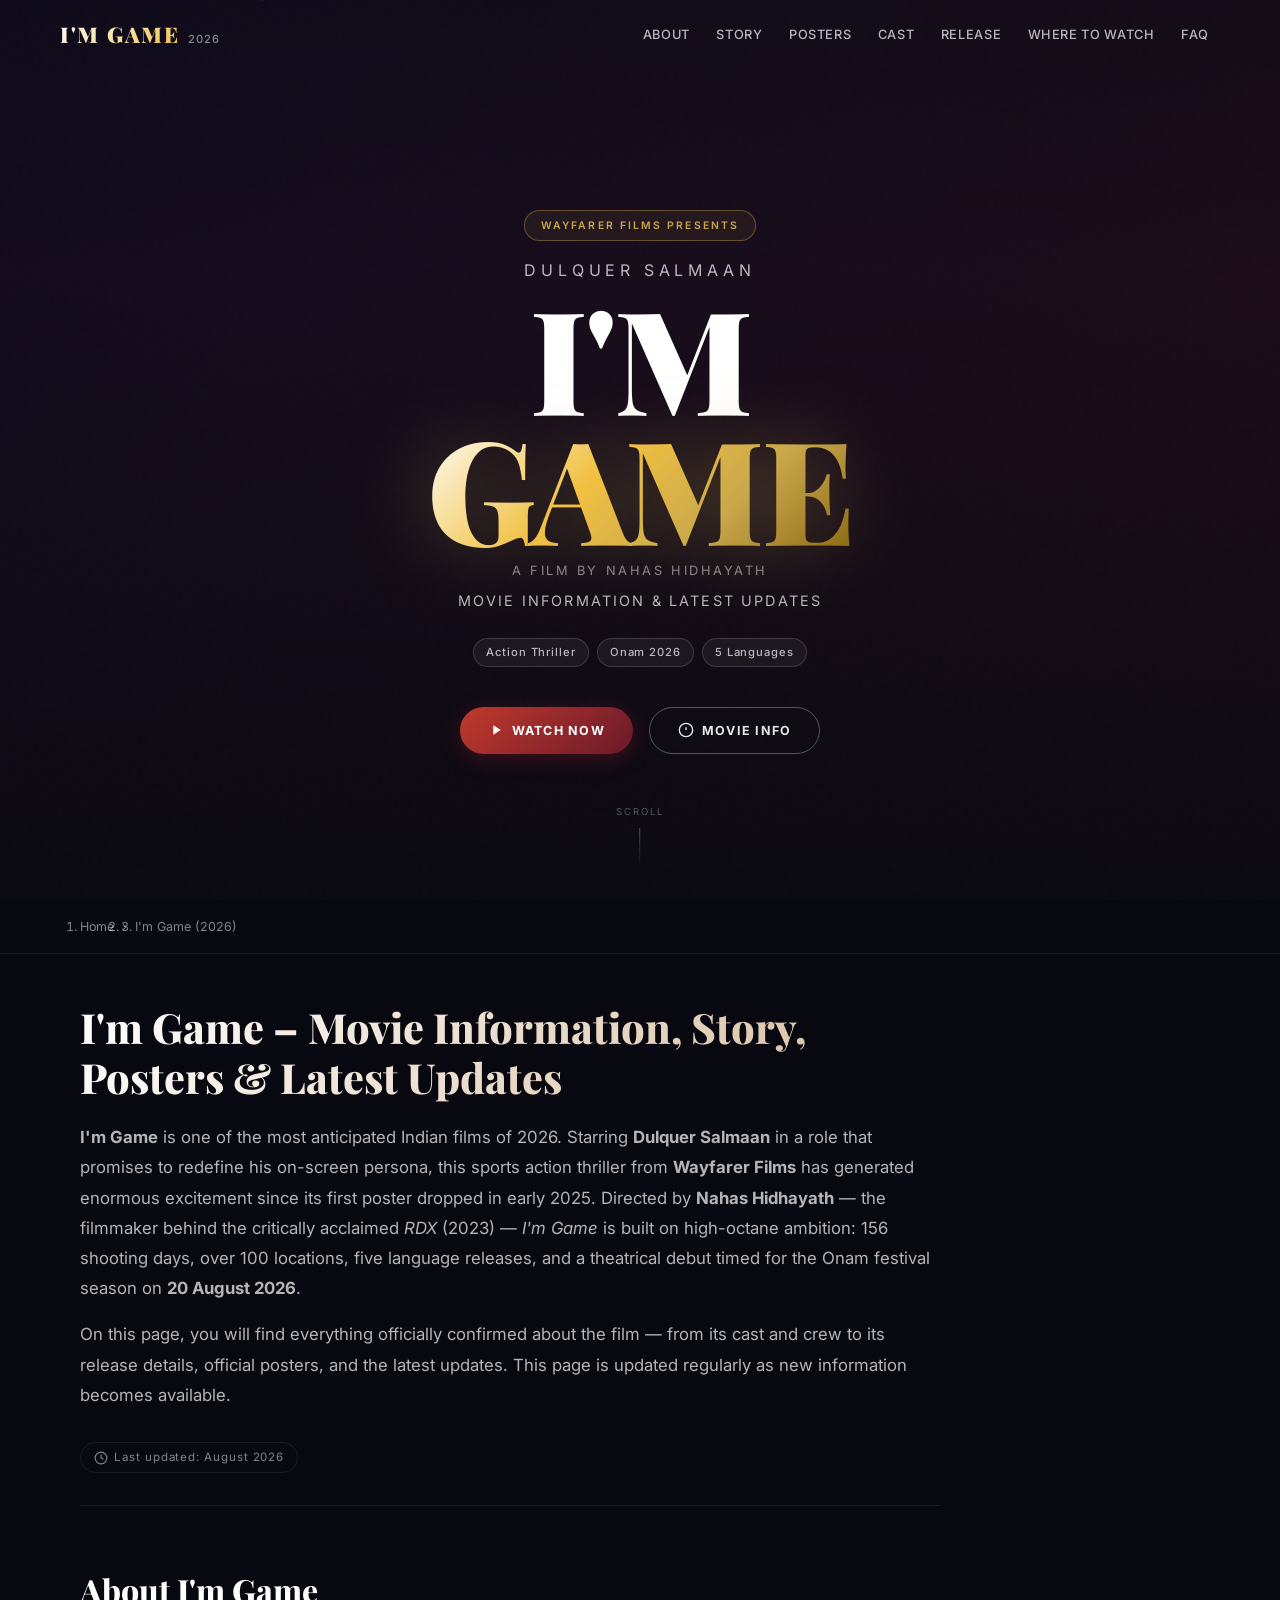
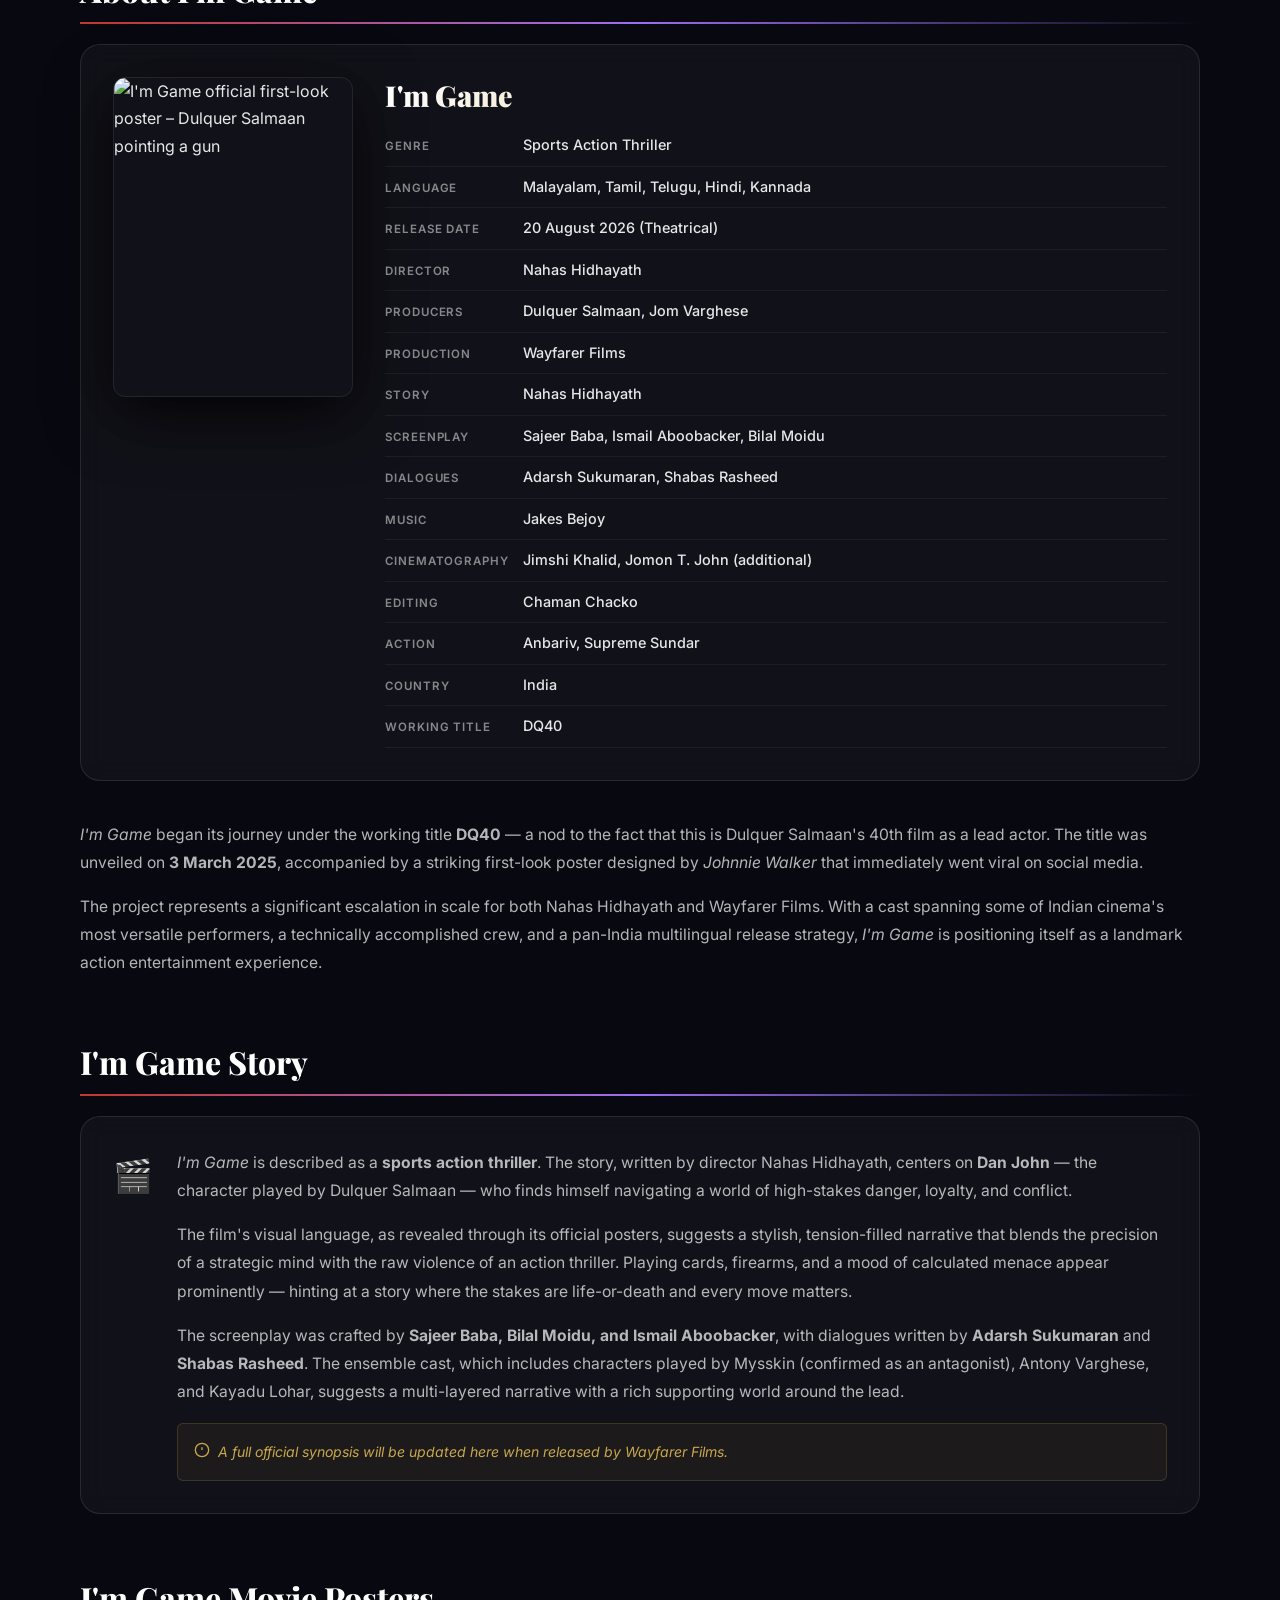
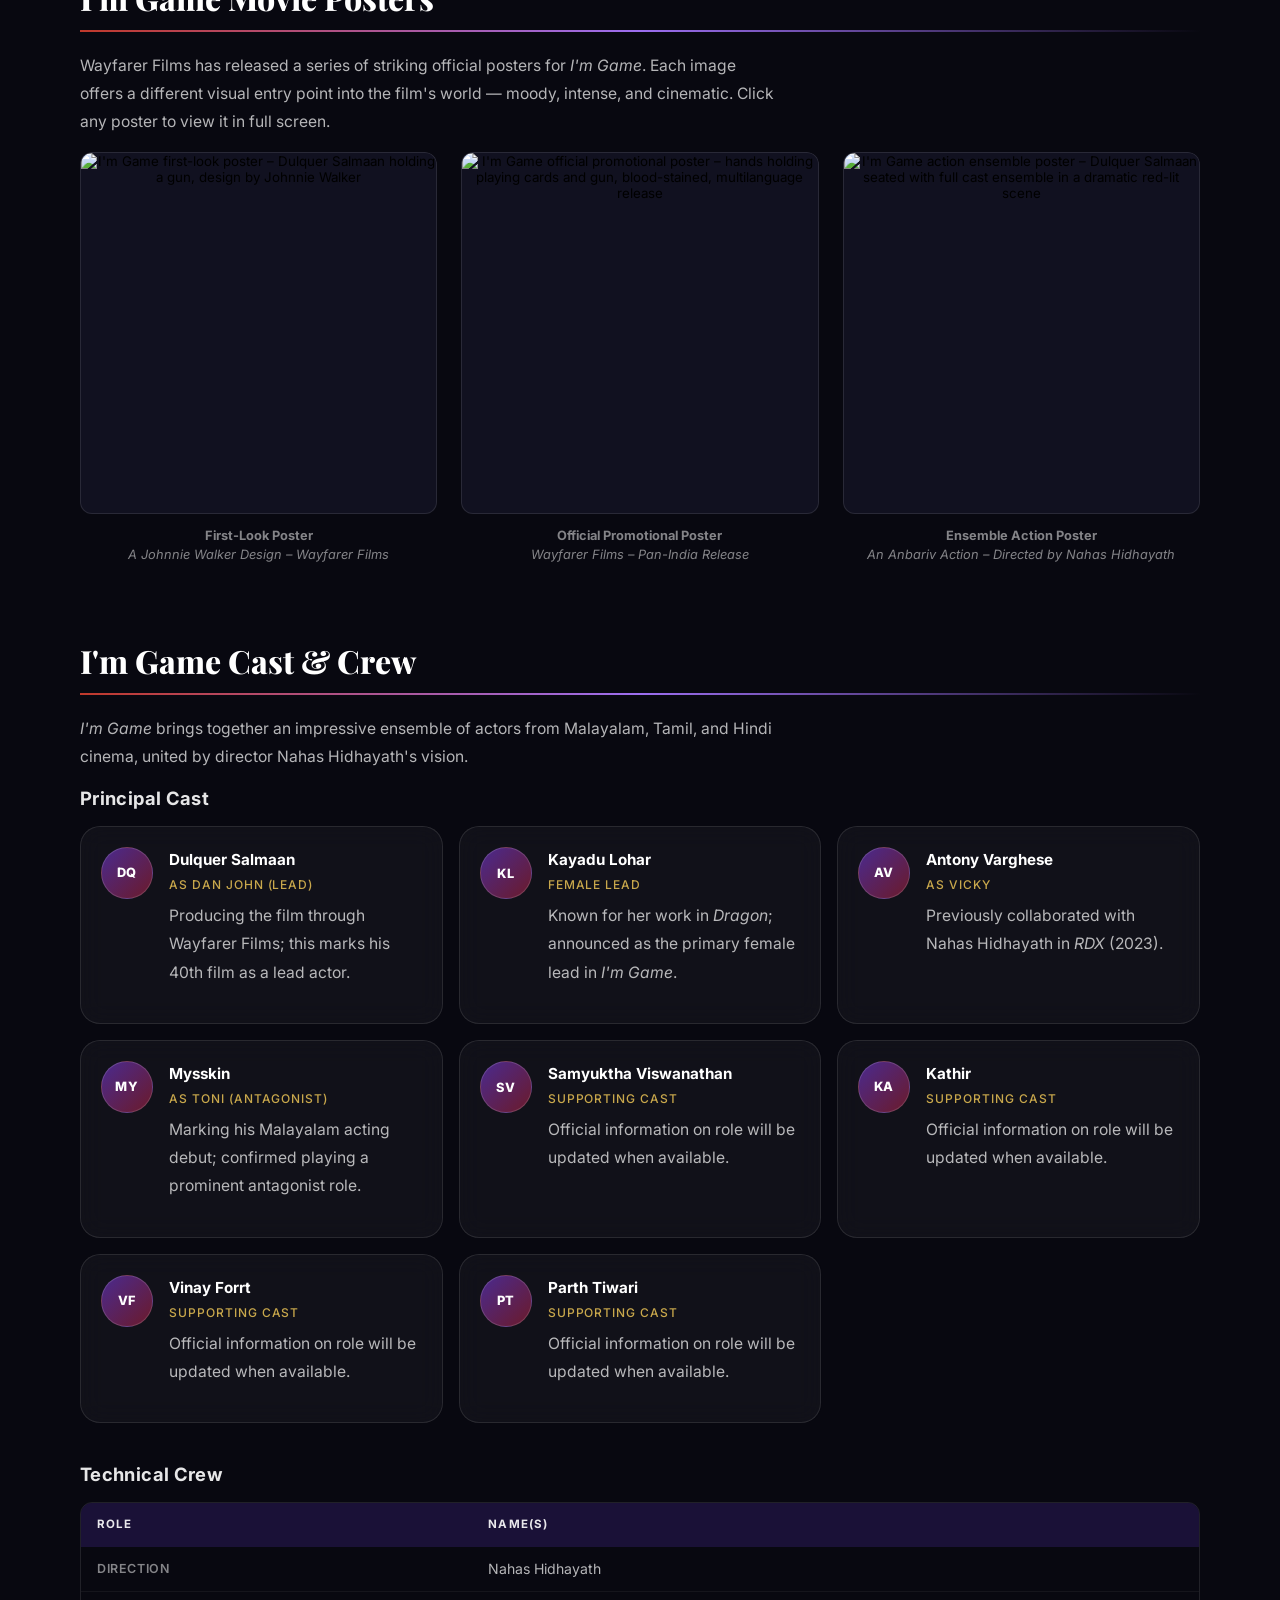
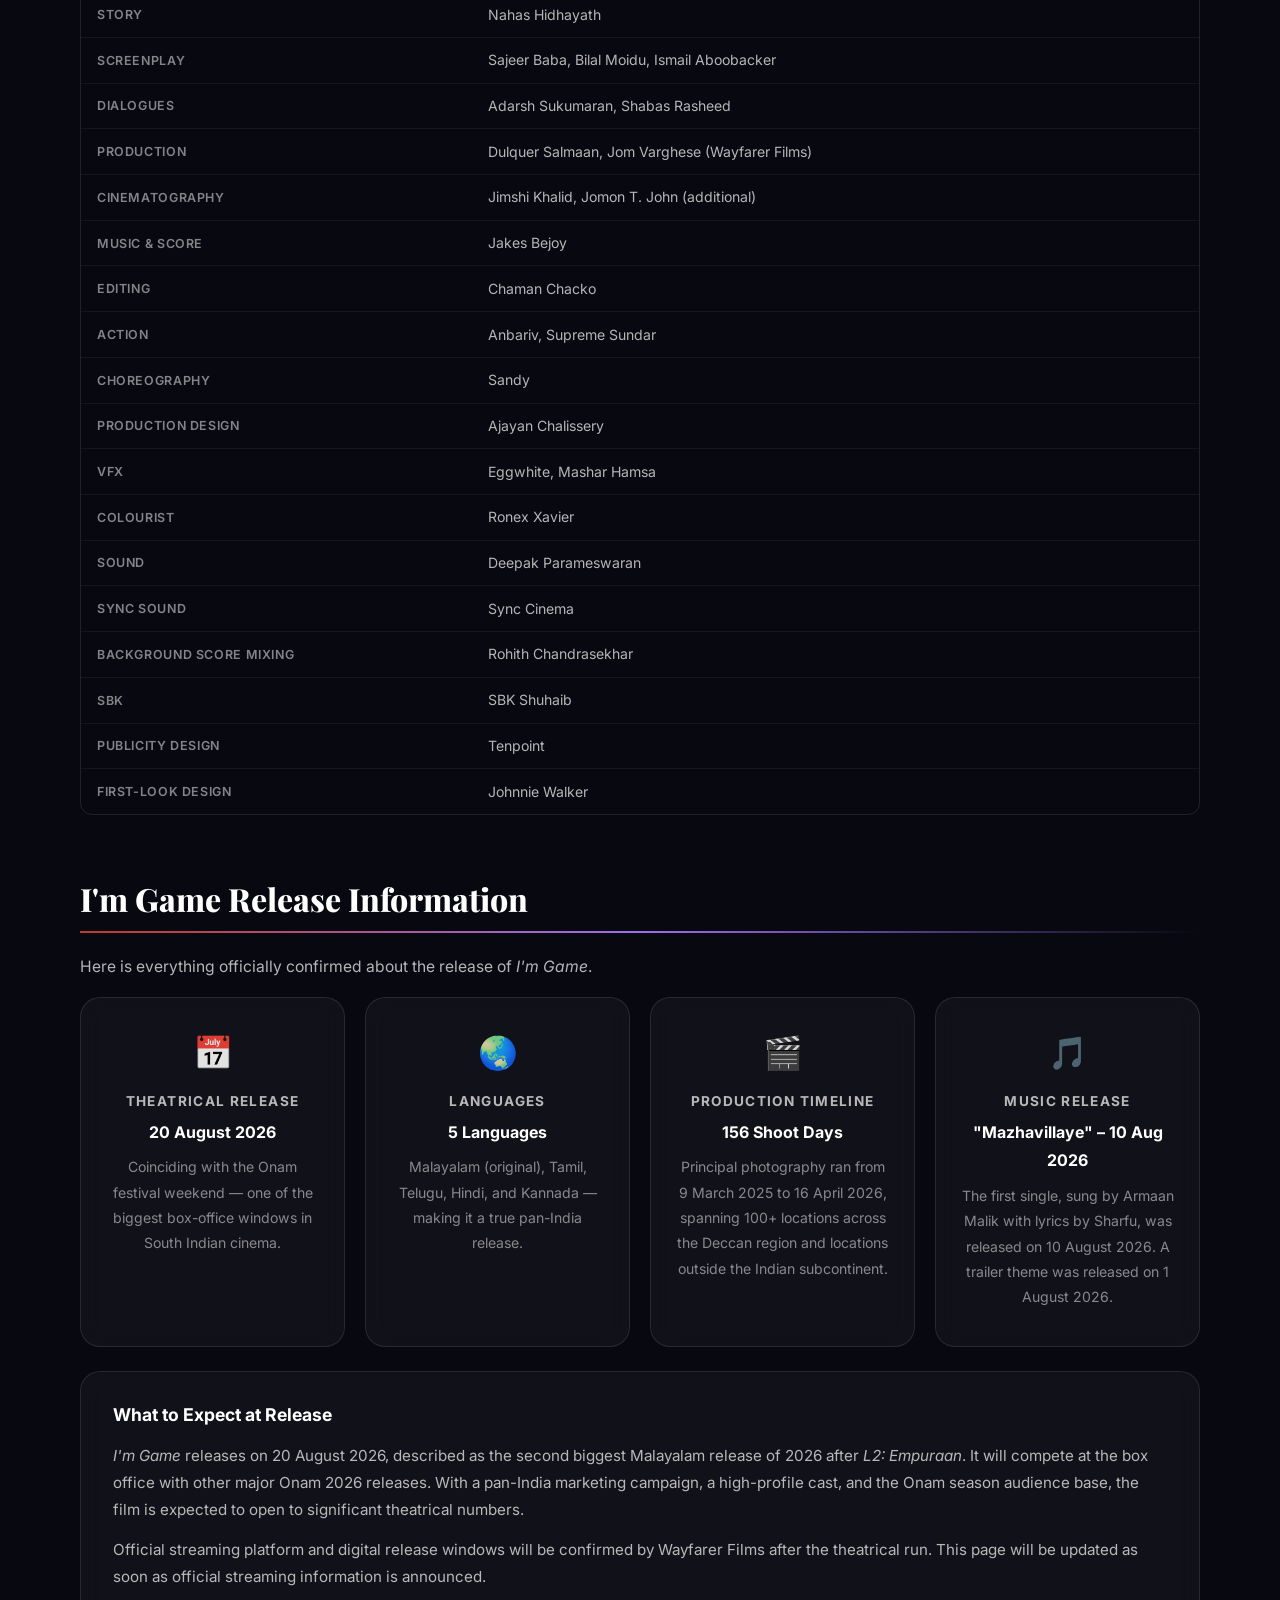
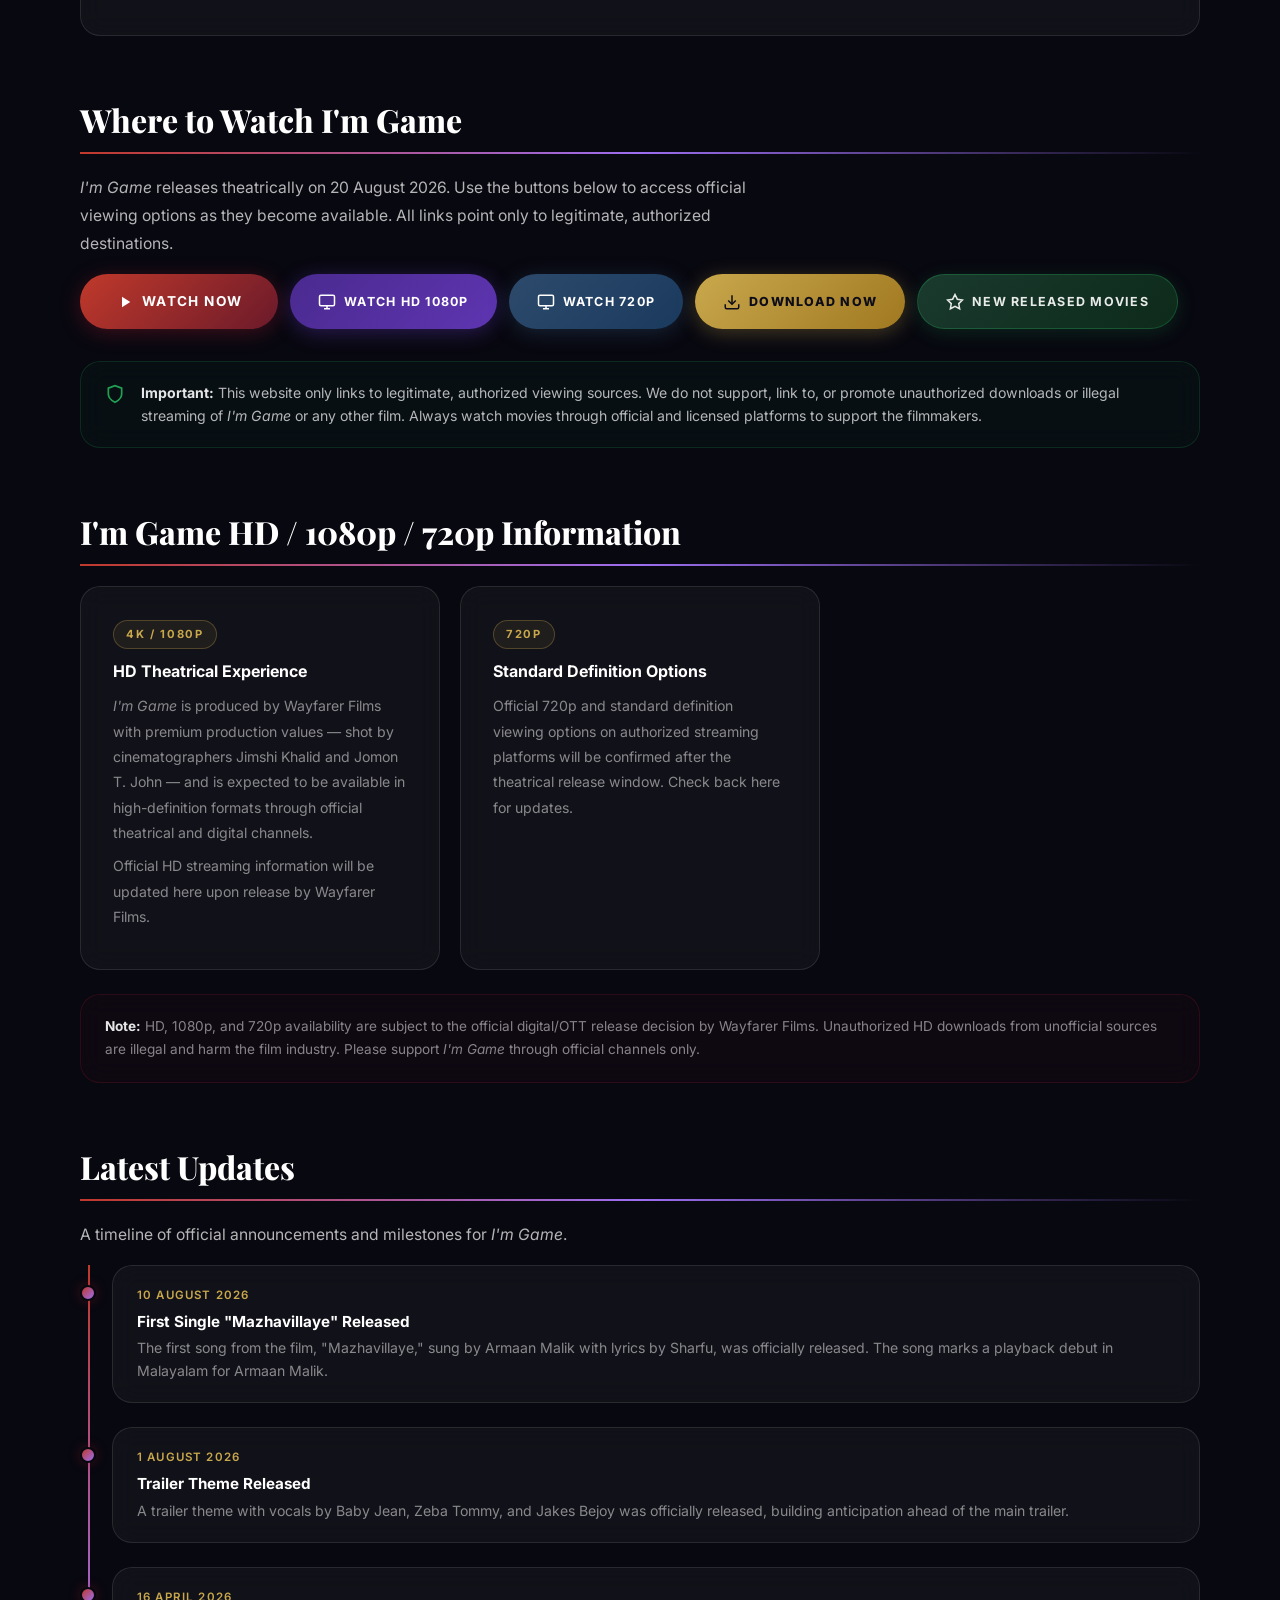
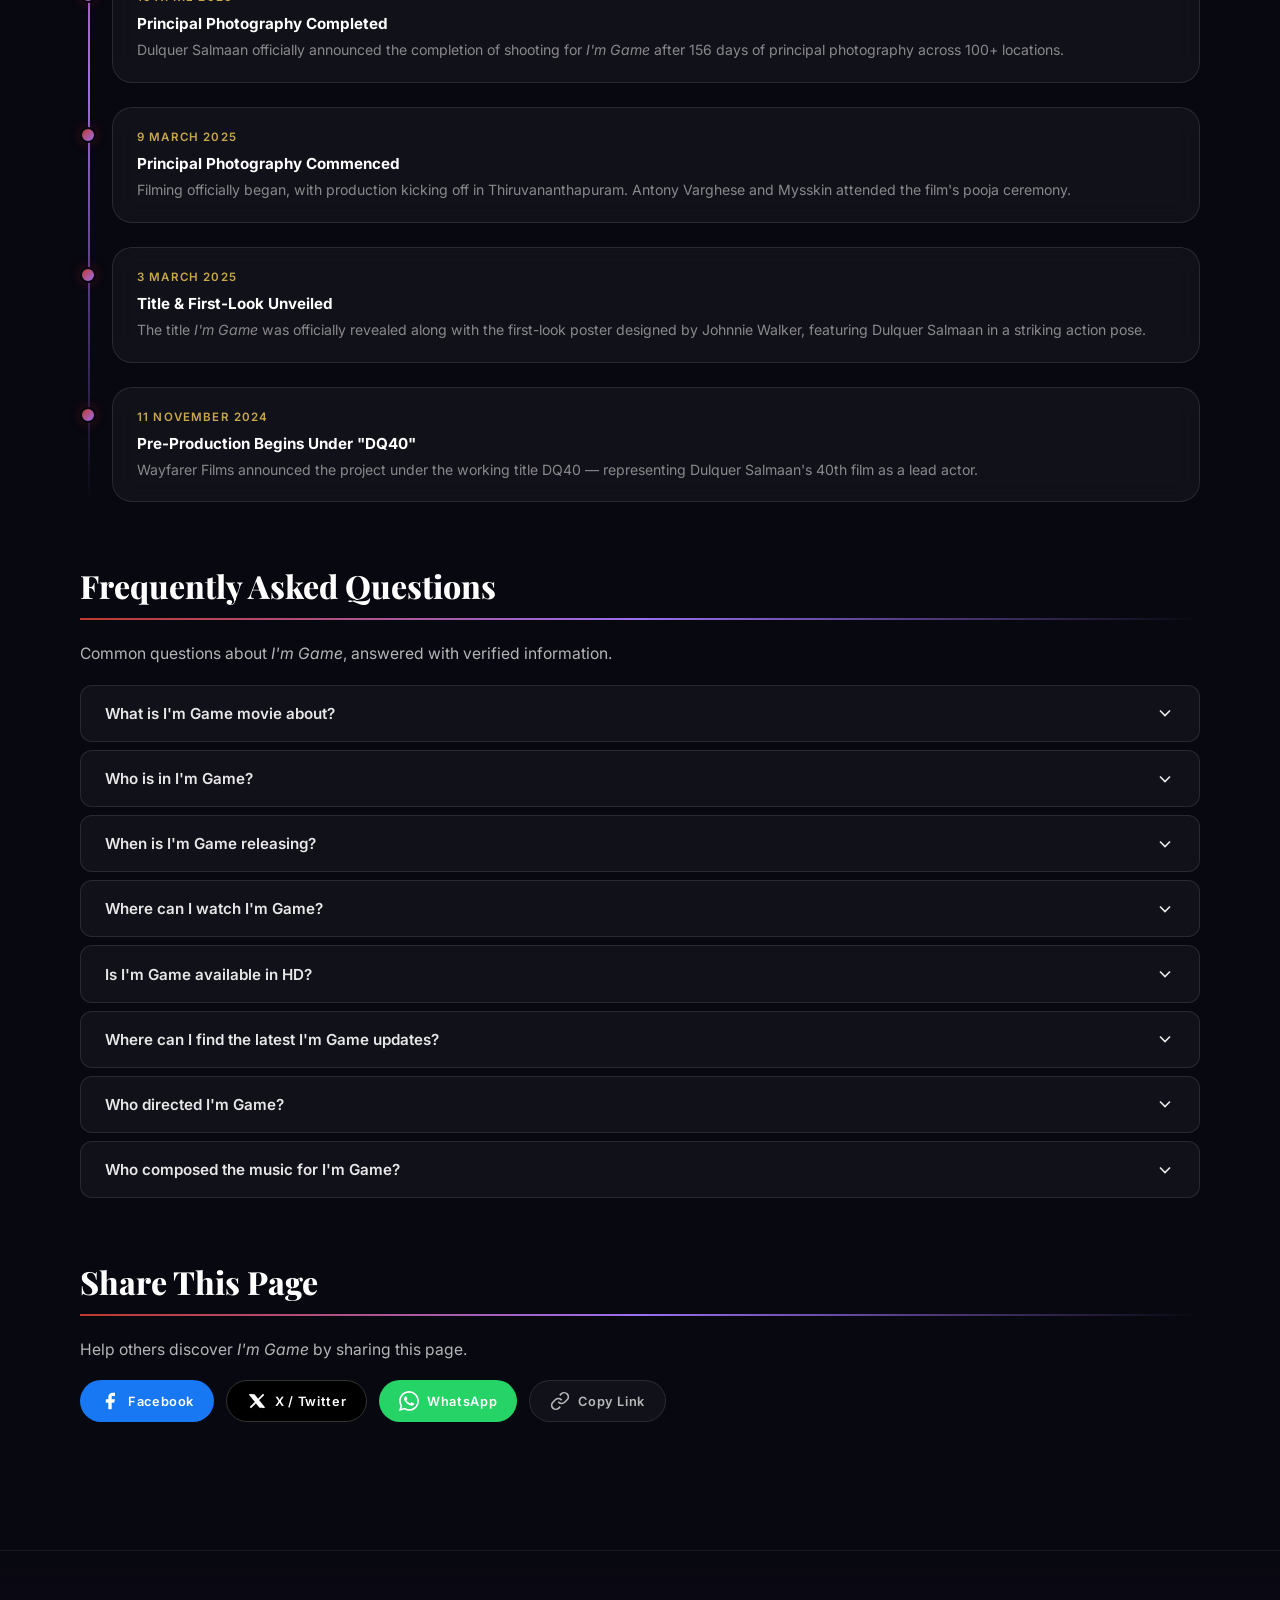
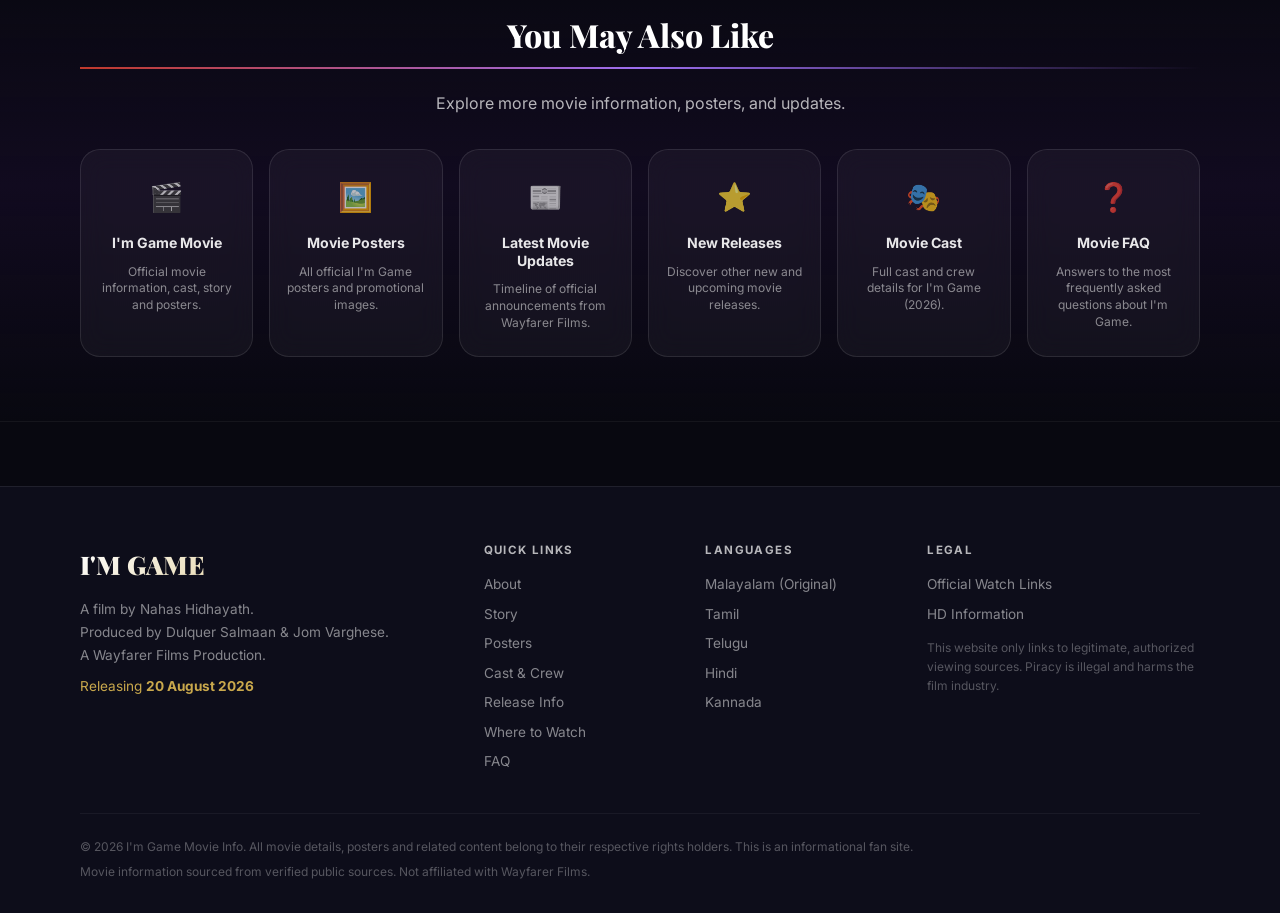
==== index.html @ 48f2b4bd "i m game" ====
<!DOCTYPE html>
<html lang="en">
<head>
  <meta charset="UTF-8" />
  <meta name="viewport" content="width=device-width, initial-scale=1.0" />

  <!-- ============================================================
       SEO CONFIGURATION — Update USERNAME and REPOSITORY below
       ============================================================ -->
  <title>I'm Game Movie – Story, Cast, Posters, Release Updates & More</title>
  <meta name="description" content="Explore I'm Game movie information, story details, official posters, full cast, release date (20 August 2026), and everything you need to know about Dulquer Salmaan's upcoming action thriller." />
  <meta name="robots" content="index, follow, max-image-preview:large" />
  <meta name="author" content="Wayfarer Films" />
  <meta name="keywords" content="I'm Game movie, Dulquer Salmaan, Nahas Hidhayath, Wayfarer Films, I'm Game 2026, I'm Game release date, I'm Game cast, I'm Game posters, Malayalam action thriller" />
  <link rel="canonical" href="https://USERNAME.github.io/REPOSITORY/" />

  <!-- Open Graph -->
  <meta property="og:type" content="article" />
  <meta property="og:site_name" content="I'm Game – Official Movie Info" />
  <meta property="og:title" content="I'm Game Movie – Story, Cast, Posters, Release Updates & More" />
  <meta property="og:description" content="Explore I'm Game movie information, story details, official posters, full cast, release date (20 August 2026), and everything you need to know about Dulquer Salmaan's upcoming action thriller." />
  <meta property="og:image" content="https://USERNAME.github.io/REPOSITORY/assets/poster-2.jpg" />
  <meta property="og:url" content="https://USERNAME.github.io/REPOSITORY/" />

  <!-- Twitter Card -->
  <meta name="twitter:card" content="summary_large_image" />
  <meta name="twitter:title" content="I'm Game Movie – Story, Cast, Posters, Release Updates & More" />
  <meta name="twitter:description" content="Explore I'm Game movie information, story details, official posters, full cast, release date (20 August 2026), and everything you need to know about Dulquer Salmaan's upcoming action thriller." />
  <meta name="twitter:image" content="https://USERNAME.github.io/REPOSITORY/assets/poster-2.jpg" />

  <!-- Structured Data -->
  <script type="application/ld+json">
  [
    {
      "@context": "https://schema.org",
      "@type": "WebSite",
      "name": "I'm Game – Official Movie Info",
      "url": "https://USERNAME.github.io/REPOSITORY/",
      "description": "Complete movie information site for I'm Game (2026) starring Dulquer Salmaan, directed by Nahas Hidhayath.",
      "potentialAction": {
        "@type": "SearchAction",
        "target": "https://USERNAME.github.io/REPOSITORY/?q={search_term_string}",
        "query-input": "required name=search_term_string"
      }
    },
    {
      "@context": "https://schema.org",
      "@type": "BreadcrumbList",
      "itemListElement": [
        {
          "@type": "ListItem",
          "position": 1,
          "name": "Home",
          "item": "https://USERNAME.github.io/REPOSITORY/"
        },
        {
          "@type": "ListItem",
          "position": 2,
          "name": "I'm Game Movie",
          "item": "https://USERNAME.github.io/REPOSITORY/#about"
        }
      ]
    },
    {
      "@context": "https://schema.org",
      "@type": "Article",
      "headline": "I'm Game – Movie Information, Story, Posters & Latest Updates",
      "description": "Complete information about I'm Game (2026), the Malayalam action thriller starring Dulquer Salmaan, directed by Nahas Hidhayath and produced by Wayfarer Films.",
      "image": "https://USERNAME.github.io/REPOSITORY/assets/poster-2.jpg",
      "author": {
        "@type": "Organization",
        "name": "I'm Game Movie Info"
      },
      "publisher": {
        "@type": "Organization",
        "name": "I'm Game Movie Info",
        "logo": {
          "@type": "ImageObject",
          "url": "https://USERNAME.github.io/REPOSITORY/assets/poster-1.jpg"
        }
      },
      "datePublished": "2026-03-03",
      "dateModified": "2026-08-20",
      "mainEntityOfPage": {
        "@type": "WebPage",
        "@id": "https://USERNAME.github.io/REPOSITORY/"
      }
    },
    {
      "@context": "https://schema.org",
      "@type": "Movie",
      "name": "I'm Game",
      "alternateName": "DQ40",
      "description": "An Indian Malayalam-language sports action thriller film directed by Nahas Hidhayath, starring Dulquer Salmaan, produced by Wayfarer Films.",
      "datePublished": "2026-08-20",
      "director": {
        "@type": "Person",
        "name": "Nahas Hidhayath"
      },
      "producer": [
        { "@type": "Person", "name": "Dulquer Salmaan" },
        { "@type": "Person", "name": "Jom Varghese" }
      ],
      "actor": [
        { "@type": "Person", "name": "Dulquer Salmaan" },
        { "@type": "Person", "name": "Kayadu Lohar" },
        { "@type": "Person", "name": "Antony Varghese" },
        { "@type": "Person", "name": "Mysskin" },
        { "@type": "Person", "name": "Samyuktha Viswanathan" },
        { "@type": "Person", "name": "Kathir" },
        { "@type": "Person", "name": "Vinay Forrt" },
        { "@type": "Person", "name": "Parth Tiwari" }
      ],
      "productionCompany": {
        "@type": "Organization",
        "name": "Wayfarer Films"
      },
      "musicBy": {
        "@type": "Person",
        "name": "Jakes Bejoy"
      },
      "genre": ["Action", "Thriller", "Sports"],
      "inLanguage": ["ml", "ta", "te", "hi", "kn"],
      "countryOfOrigin": {
        "@type": "Country",
        "name": "India"
      },
      "image": "https://USERNAME.github.io/REPOSITORY/assets/poster-2.jpg"
    }
  ]
  </script>

  <!-- FAQ Structured Data -->
  <script type="application/ld+json">
  {
    "@context": "https://schema.org",
    "@type": "FAQPage",
    "mainEntity": [
      {
        "@type": "Question",
        "name": "What is I'm Game movie about?",
        "acceptedAnswer": {
          "@type": "Answer",
          "text": "I'm Game is an upcoming Indian Malayalam-language sports action thriller film. The story follows Dulquer Salmaan's character Dan John in a high-stakes world combining action and drama. The film is directed by Nahas Hidhayath and produced by Wayfarer Films."
        }
      },
      {
        "@type": "Question",
        "name": "Who is in I'm Game?",
        "acceptedAnswer": {
          "@type": "Answer",
          "text": "I'm Game stars Dulquer Salmaan in the lead role as Dan John, alongside Kayadu Lohar, Antony Varghese, Mysskin, Samyuktha Viswanathan, Kathir, Vinay Forrt, and Parth Tiwari."
        }
      },
      {
        "@type": "Question",
        "name": "When is I'm Game releasing?",
        "acceptedAnswer": {
          "@type": "Answer",
          "text": "I'm Game is set to release on 20 August 2026, coinciding with the Onam weekend. It will be released in Malayalam, Tamil, Telugu, Hindi, and Kannada."
        }
      },
      {
        "@type": "Question",
        "name": "Where can I watch I'm Game?",
        "acceptedAnswer": {
          "@type": "Answer",
          "text": "I'm Game is scheduled for a theatrical release on 20 August 2026. Official streaming and digital release information will be announced by Wayfarer Films after the theatrical run."
        }
      },
      {
        "@type": "Question",
        "name": "Is I'm Game available in HD?",
        "acceptedAnswer": {
          "@type": "Answer",
          "text": "I'm Game is scheduled for theatrical release on 20 August 2026. HD, 1080p and 720p availability on official platforms will be confirmed after the theatrical release by Wayfarer Films."
        }
      },
      {
        "@type": "Question",
        "name": "Where can I find the latest I'm Game updates?",
        "acceptedAnswer": {
          "@type": "Answer",
          "text": "The latest updates about I'm Game can be found on the official Wayfarer Films social media channels and this page, which is regularly updated with verified information."
        }
      }
    ]
  }
  </script>

  <link rel="stylesheet" href="style.css" />
  <link rel="preconnect" href="https://fonts.googleapis.com" />
  <link rel="preconnect" href="https://fonts.gstatic.com" crossorigin />
  <link href="https://fonts.googleapis.com/css2?family=Inter:wght@300;400;500;600;700;800;900&family=Playfair+Display:ital,wght@0,700;0,800;0,900;1,700&display=swap" rel="stylesheet" />
</head>
<body>

  <!-- ============================================================
       SCROLL PROGRESS BAR
       ============================================================ -->
  <div class="scroll-progress" id="scrollProgress" role="progressbar" aria-label="Page scroll progress"></div>

  <!-- ============================================================
       NAVIGATION
       ============================================================ -->
  <nav class="navbar" id="navbar" aria-label="Main navigation">
    <div class="nav-container">
      <a href="#" class="nav-logo" aria-label="I'm Game Home">
        <span class="logo-text">I'M GAME</span>
        <span class="logo-sub">2026</span>
      </a>
      <button class="nav-toggle" id="navToggle" aria-label="Toggle navigation menu" aria-expanded="false">
        <span></span><span></span><span></span>
      </button>
      <ul class="nav-links" id="navLinks" role="list">
        <li><a href="#about" class="nav-link">About</a></li>
        <li><a href="#story" class="nav-link">Story</a></li>
        <li><a href="#posters" class="nav-link">Posters</a></li>
        <li><a href="#cast" class="nav-link">Cast</a></li>
        <li><a href="#release" class="nav-link">Release</a></li>
        <li><a href="#watch" class="nav-link">Where to Watch</a></li>
        <li><a href="#faq" class="nav-link">FAQ</a></li>
      </ul>
    </div>
  </nav>

  <!-- ============================================================
       HERO SECTION
       ============================================================ -->
  <header class="hero" id="hero" role="banner">
    <div class="hero-bg" aria-hidden="true">
      <img
        src="assets/poster-3.jpg"
        alt="I'm Game movie hero banner – Dulquer Salmaan in a dramatic action scene"
        class="hero-bg-img"
        width="1920"
        height="1080"
        fetchpriority="high"
      />
      <div class="hero-overlay" aria-hidden="true"></div>
      <div class="hero-grain" aria-hidden="true"></div>
    </div>
    <div class="hero-content">
      <div class="hero-badge">WAYFARER FILMS PRESENTS</div>
      <div class="hero-name">DULQUER SALMAAN</div>
      <h1 class="hero-title">
        <span class="hero-title-im">I'M</span>
        <span class="hero-title-game">GAME</span>
      </h1>
      <p class="hero-sub">A FILM BY NAHAS HIDHAYATH</p>
      <p class="hero-tagline">MOVIE INFORMATION &amp; LATEST UPDATES</p>
      <div class="hero-meta-row">
        <span class="hero-meta-chip">Action Thriller</span>
        <span class="hero-meta-chip">Onam 2026</span>
        <span class="hero-meta-chip">5 Languages</span>
      </div>
      <div class="hero-btns">
        <a href="#watch" class="btn btn-primary btn-glow" data-link="watchNow">
          <svg width="16" height="16" viewBox="0 0 24 24" fill="currentColor" aria-hidden="true"><path d="M8 5v14l11-7z"/></svg>
          WATCH NOW
        </a>
        <a href="#about" class="btn btn-outline">
          <svg width="16" height="16" viewBox="0 0 24 24" fill="none" stroke="currentColor" stroke-width="2" aria-hidden="true"><circle cx="12" cy="12" r="10"/><line x1="12" y1="8" x2="12" y2="12"/><line x1="12" y1="16" x2="12.01" y2="16"/></svg>
          MOVIE INFO
        </a>
      </div>
    </div>
    <div class="hero-scroll-hint" aria-hidden="true">
      <span>SCROLL</span>
      <div class="scroll-line"></div>
    </div>
  </header>

  <!-- ============================================================
       MAIN CONTENT
       ============================================================ -->
  <main id="main-content">

    <!-- BREADCRUMB -->
    <nav class="breadcrumb-nav" aria-label="Breadcrumb">
      <div class="container">
        <ol class="breadcrumb" itemscope itemtype="https://schema.org/BreadcrumbList">
          <li itemprop="itemListElement" itemscope itemtype="https://schema.org/ListItem">
            <a href="/" itemprop="item"><span itemprop="name">Home</span></a>
            <meta itemprop="position" content="1" />
          </li>
          <li aria-hidden="true">›</li>
          <li itemprop="itemListElement" itemscope itemtype="https://schema.org/ListItem">
            <span itemprop="name">I'm Game (2026)</span>
            <meta itemprop="position" content="2" />
          </li>
        </ol>
      </div>
    </nav>

    <!-- ============================================================
         SECTION 1: INTRODUCTION
         ============================================================ -->
    <article class="article-wrapper">
      <div class="container">
        <header class="article-header">
          <h1 class="article-h1">I'm Game – Movie Information, Story, Posters &amp; Latest Updates</h1>
          <p class="article-intro">
            <strong>I'm Game</strong> is one of the most anticipated Indian films of 2026. Starring <strong>Dulquer Salmaan</strong> in a role that promises to redefine his on-screen persona, this sports action thriller from <strong>Wayfarer Films</strong> has generated enormous excitement since its first poster dropped in early 2025. Directed by <strong>Nahas Hidhayath</strong> — the filmmaker behind the critically acclaimed <em>RDX</em> (2023) — <em>I'm Game</em> is built on high-octane ambition: 156 shooting days, over 100 locations, five language releases, and a theatrical debut timed for the Onam festival season on <strong>20 August 2026</strong>.
          </p>
          <p class="article-intro">
            On this page, you will find everything officially confirmed about the film — from its cast and crew to its release details, official posters, and the latest updates. This page is updated regularly as new information becomes available.
          </p>
          <div class="article-update-tag">
            <svg width="14" height="14" viewBox="0 0 24 24" fill="none" stroke="currentColor" stroke-width="2" aria-hidden="true"><circle cx="12" cy="12" r="10"/><polyline points="12 6 12 12 16 14"/></svg>
            Last updated: August 2026
          </div>
        </header>

        <!-- ============================================================
             SECTION 2: ABOUT
             ============================================================ -->
        <section id="about" class="article-section reveal" aria-labelledby="about-heading">
          <h2 id="about-heading" class="section-heading">About I'm Game</h2>

          <!-- INFO CARD -->
          <div class="info-card glass-card" itemscope itemtype="https://schema.org/Movie">
            <div class="info-card-poster">
              <img
                src="assets/poster-1.jpg"
                alt="I'm Game official first-look poster – Dulquer Salmaan pointing a gun"
                width="300"
                height="400"
                loading="lazy"
                itemprop="image"
              />
            </div>
            <div class="info-card-details">
              <h3 class="info-card-title" itemprop="name">I'm Game</h3>
              <dl class="info-list">
                <div class="info-item">
                  <dt>Genre</dt>
                  <dd itemprop="genre">Sports Action Thriller</dd>
                </div>
                <div class="info-item">
                  <dt>Language</dt>
                  <dd>Malayalam, Tamil, Telugu, Hindi, Kannada</dd>
                </div>
                <div class="info-item">
                  <dt>Release Date</dt>
                  <dd itemprop="datePublished" content="2026-08-20">20 August 2026 (Theatrical)</dd>
                </div>
                <div class="info-item">
                  <dt>Director</dt>
                  <dd itemprop="director" itemscope itemtype="https://schema.org/Person">
                    <span itemprop="name">Nahas Hidhayath</span>
                  </dd>
                </div>
                <div class="info-item">
                  <dt>Producers</dt>
                  <dd>Dulquer Salmaan, Jom Varghese</dd>
                </div>
                <div class="info-item">
                  <dt>Production</dt>
                  <dd itemprop="productionCompany" itemscope itemtype="https://schema.org/Organization">
                    <span itemprop="name">Wayfarer Films</span>
                  </dd>
                </div>
                <div class="info-item">
                  <dt>Story</dt>
                  <dd>Nahas Hidhayath</dd>
                </div>
                <div class="info-item">
                  <dt>Screenplay</dt>
                  <dd>Sajeer Baba, Ismail Aboobacker, Bilal Moidu</dd>
                </div>
                <div class="info-item">
                  <dt>Dialogues</dt>
                  <dd>Adarsh Sukumaran, Shabas Rasheed</dd>
                </div>
                <div class="info-item">
                  <dt>Music</dt>
                  <dd itemprop="musicBy" itemscope itemtype="https://schema.org/Person">
                    <span itemprop="name">Jakes Bejoy</span>
                  </dd>
                </div>
                <div class="info-item">
                  <dt>Cinematography</dt>
                  <dd>Jimshi Khalid, Jomon T. John (additional)</dd>
                </div>
                <div class="info-item">
                  <dt>Editing</dt>
                  <dd>Chaman Chacko</dd>
                </div>
                <div class="info-item">
                  <dt>Action</dt>
                  <dd>Anbariv, Supreme Sundar</dd>
                </div>
                <div class="info-item">
                  <dt>Country</dt>
                  <dd>India</dd>
                </div>
                <div class="info-item">
                  <dt>Working Title</dt>
                  <dd>DQ40</dd>
                </div>
              </dl>
            </div>
          </div>

          <p>
            <em>I'm Game</em> began its journey under the working title <strong>DQ40</strong> — a nod to the fact that this is Dulquer Salmaan's 40th film as a lead actor. The title was unveiled on <strong>3 March 2025</strong>, accompanied by a striking first-look poster designed by <em>Johnnie Walker</em> that immediately went viral on social media.
          </p>
          <p>
            The project represents a significant escalation in scale for both Nahas Hidhayath and Wayfarer Films. With a cast spanning some of Indian cinema's most versatile performers, a technically accomplished crew, and a pan-India multilingual release strategy, <em>I'm Game</em> is positioning itself as a landmark action entertainment experience.
          </p>
        </section>

        <!-- ============================================================
             SECTION 3: STORY
             ============================================================ -->
        <section id="story" class="article-section reveal" aria-labelledby="story-heading">
          <h2 id="story-heading" class="section-heading">I'm Game Story</h2>

          <div class="story-block glass-card">
            <div class="story-icon" aria-hidden="true">🎬</div>
            <div class="story-content-text">
              <p>
                <em>I'm Game</em> is described as a <strong>sports action thriller</strong>. The story, written by director Nahas Hidhayath, centers on <strong>Dan John</strong> — the character played by Dulquer Salmaan — who finds himself navigating a world of high-stakes danger, loyalty, and conflict.
              </p>
              <p>
                The film's visual language, as revealed through its official posters, suggests a stylish, tension-filled narrative that blends the precision of a strategic mind with the raw violence of an action thriller. Playing cards, firearms, and a mood of calculated menace appear prominently — hinting at a story where the stakes are life-or-death and every move matters.
              </p>
              <p>
                The screenplay was crafted by <strong>Sajeer Baba, Bilal Moidu, and Ismail Aboobacker</strong>, with dialogues written by <strong>Adarsh Sukumaran</strong> and <strong>Shabas Rasheed</strong>. The ensemble cast, which includes characters played by Mysskin (confirmed as an antagonist), Antony Varghese, and Kayadu Lohar, suggests a multi-layered narrative with a rich supporting world around the lead.
              </p>
              <div class="story-note">
                <svg width="16" height="16" viewBox="0 0 24 24" fill="none" stroke="currentColor" stroke-width="2" aria-hidden="true"><circle cx="12" cy="12" r="10"/><line x1="12" y1="8" x2="12" y2="12"/><line x1="12" y1="16" x2="12.01" y2="16"/></svg>
                <em>A full official synopsis will be updated here when released by Wayfarer Films.</em>
              </div>
            </div>
          </div>
        </section>

        <!-- ============================================================
             SECTION 4: POSTERS
             ============================================================ -->
        <section id="posters" class="article-section reveal" aria-labelledby="posters-heading">
          <h2 id="posters-heading" class="section-heading">I'm Game Movie Posters</h2>
          <p class="section-intro-text">
            Wayfarer Films has released a series of striking official posters for <em>I'm Game</em>. Each image offers a different visual entry point into the film's world — moody, intense, and cinematic. Click any poster to view it in full screen.
          </p>

          <div class="gallery-grid">
            <!-- Poster 1 -->
            <figure class="gallery-item reveal" data-index="0">
              <button class="gallery-btn" aria-label="View I'm Game first-look poster fullscreen">
                <img
                  src="assets/poster-1.jpg"
                  alt="I'm Game first-look poster – Dulquer Salmaan holding a gun, design by Johnnie Walker"
                  width="400"
                  height="500"
                  loading="lazy"
                  class="gallery-img"
                />
                <div class="gallery-overlay" aria-hidden="true">
                  <svg width="32" height="32" viewBox="0 0 24 24" fill="none" stroke="currentColor" stroke-width="2"><path d="M15 3h6v6M9 21H3v-6M21 3l-7 7M3 21l7-7"/></svg>
                </div>
              </button>
              <figcaption>
                <strong>First-Look Poster</strong><br/>
                <em>A Johnnie Walker Design – Wayfarer Films</em>
              </figcaption>
            </figure>

            <!-- Poster 2 -->
            <figure class="gallery-item reveal" data-index="1">
              <button class="gallery-btn" aria-label="View I'm Game promotional poster fullscreen">
                <img
                  src="assets/poster-2.jpg"
                  alt="I'm Game official promotional poster – hands holding playing cards and gun, blood-stained, multilanguage release"
                  width="400"
                  height="560"
                  loading="lazy"
                  class="gallery-img"
                />
                <div class="gallery-overlay" aria-hidden="true">
                  <svg width="32" height="32" viewBox="0 0 24 24" fill="none" stroke="currentColor" stroke-width="2"><path d="M15 3h6v6M9 21H3v-6M21 3l-7 7M3 21l7-7"/></svg>
                </div>
              </button>
              <figcaption>
                <strong>Official Promotional Poster</strong><br/>
                <em>Wayfarer Films – Pan-India Release</em>
              </figcaption>
            </figure>

            <!-- Poster 3 -->
            <figure class="gallery-item reveal" data-index="2">
              <button class="gallery-btn" aria-label="View I'm Game action ensemble poster fullscreen">
                <img
                  src="assets/poster-3.jpg"
                  alt="I'm Game action ensemble poster – Dulquer Salmaan seated with full cast ensemble in a dramatic red-lit scene"
                  width="400"
                  height="560"
                  loading="lazy"
                  class="gallery-img"
                />
                <div class="gallery-overlay" aria-hidden="true">
                  <svg width="32" height="32" viewBox="0 0 24 24" fill="none" stroke="currentColor" stroke-width="2"><path d="M15 3h6v6M9 21H3v-6M21 3l-7 7M3 21l7-7"/></svg>
                </div>
              </button>
              <figcaption>
                <strong>Ensemble Action Poster</strong><br/>
                <em>An Anbariv Action – Directed by Nahas Hidhayath</em>
              </figcaption>
            </figure>
          </div>
        </section>

        <!-- ============================================================
             SECTION 5: CAST & CREW
             ============================================================ -->
        <section id="cast" class="article-section reveal" aria-labelledby="cast-heading">
          <h2 id="cast-heading" class="section-heading">I'm Game Cast &amp; Crew</h2>
          <p class="section-intro-text">
            <em>I'm Game</em> brings together an impressive ensemble of actors from Malayalam, Tamil, and Hindi cinema, united by director Nahas Hidhayath's vision.
          </p>

          <h3 class="sub-heading">Principal Cast</h3>
          <div class="cast-grid">
            <div class="cast-card glass-card">
              <div class="cast-avatar" aria-hidden="true">DQ</div>
              <div class="cast-info">
                <strong class="cast-name">Dulquer Salmaan</strong>
                <span class="cast-role">as Dan John (Lead)</span>
                <p class="cast-note">Producing the film through Wayfarer Films; this marks his 40th film as a lead actor.</p>
              </div>
            </div>
            <div class="cast-card glass-card">
              <div class="cast-avatar" aria-hidden="true">KL</div>
              <div class="cast-info">
                <strong class="cast-name">Kayadu Lohar</strong>
                <span class="cast-role">Female Lead</span>
                <p class="cast-note">Known for her work in <em>Dragon</em>; announced as the primary female lead in <em>I'm Game</em>.</p>
              </div>
            </div>
            <div class="cast-card glass-card">
              <div class="cast-avatar" aria-hidden="true">AV</div>
              <div class="cast-info">
                <strong class="cast-name">Antony Varghese</strong>
                <span class="cast-role">as Vicky</span>
                <p class="cast-note">Previously collaborated with Nahas Hidhayath in <em>RDX</em> (2023).</p>
              </div>
            </div>
            <div class="cast-card glass-card">
              <div class="cast-avatar" aria-hidden="true">MY</div>
              <div class="cast-info">
                <strong class="cast-name">Mysskin</strong>
                <span class="cast-role">as Toni (Antagonist)</span>
                <p class="cast-note">Marking his Malayalam acting debut; confirmed playing a prominent antagonist role.</p>
              </div>
            </div>
            <div class="cast-card glass-card">
              <div class="cast-avatar" aria-hidden="true">SV</div>
              <div class="cast-info">
                <strong class="cast-name">Samyuktha Viswanathan</strong>
                <span class="cast-role">Supporting Cast</span>
                <p class="cast-note">Official information on role will be updated when available.</p>
              </div>
            </div>
            <div class="cast-card glass-card">
              <div class="cast-avatar" aria-hidden="true">KA</div>
              <div class="cast-info">
                <strong class="cast-name">Kathir</strong>
                <span class="cast-role">Supporting Cast</span>
                <p class="cast-note">Official information on role will be updated when available.</p>
              </div>
            </div>
            <div class="cast-card glass-card">
              <div class="cast-avatar" aria-hidden="true">VF</div>
              <div class="cast-info">
                <strong class="cast-name">Vinay Forrt</strong>
                <span class="cast-role">Supporting Cast</span>
                <p class="cast-note">Official information on role will be updated when available.</p>
              </div>
            </div>
            <div class="cast-card glass-card">
              <div class="cast-avatar" aria-hidden="true">PT</div>
              <div class="cast-info">
                <strong class="cast-name">Parth Tiwari</strong>
                <span class="cast-role">Supporting Cast</span>
                <p class="cast-note">Official information on role will be updated when available.</p>
              </div>
            </div>
          </div>

          <h3 class="sub-heading" style="margin-top:2.5rem;">Technical Crew</h3>
          <div class="crew-table-wrap">
            <table class="crew-table" aria-label="I'm Game technical crew details">
              <thead>
                <tr>
                  <th scope="col">Role</th>
                  <th scope="col">Name(s)</th>
                </tr>
              </thead>
              <tbody>
                <tr><td>Direction</td><td>Nahas Hidhayath</td></tr>
                <tr><td>Story</td><td>Nahas Hidhayath</td></tr>
                <tr><td>Screenplay</td><td>Sajeer Baba, Bilal Moidu, Ismail Aboobacker</td></tr>
                <tr><td>Dialogues</td><td>Adarsh Sukumaran, Shabas Rasheed</td></tr>
                <tr><td>Production</td><td>Dulquer Salmaan, Jom Varghese (Wayfarer Films)</td></tr>
                <tr><td>Cinematography</td><td>Jimshi Khalid, Jomon T. John (additional)</td></tr>
                <tr><td>Music &amp; Score</td><td>Jakes Bejoy</td></tr>
                <tr><td>Editing</td><td>Chaman Chacko</td></tr>
                <tr><td>Action</td><td>Anbariv, Supreme Sundar</td></tr>
                <tr><td>Choreography</td><td>Sandy</td></tr>
                <tr><td>Production Design</td><td>Ajayan Chalissery</td></tr>
                <tr><td>VFX</td><td>Eggwhite, Mashar Hamsa</td></tr>
                <tr><td>Colourist</td><td>Ronex Xavier</td></tr>
                <tr><td>Sound</td><td>Deepak Parameswaran</td></tr>
                <tr><td>Sync Sound</td><td>Sync Cinema</td></tr>
                <tr><td>Background Score Mixing</td><td>Rohith Chandrasekhar</td></tr>
                <tr><td>SBK</td><td>SBK Shuhaib</td></tr>
                <tr><td>Publicity Design</td><td>Tenpoint</td></tr>
                <tr><td>First-Look Design</td><td>Johnnie Walker</td></tr>
              </tbody>
            </table>
          </div>
        </section>

        <!-- ============================================================
             SECTION 6: RELEASE INFO
             ============================================================ -->
        <section id="release" class="article-section reveal" aria-labelledby="release-heading">
          <h2 id="release-heading" class="section-heading">I'm Game Release Information</h2>
          <p class="section-intro-text">
            Here is everything officially confirmed about the release of <em>I'm Game</em>.
          </p>

          <div class="release-grid">
            <div class="release-card glass-card">
              <div class="release-icon" aria-hidden="true">📅</div>
              <h3>Theatrical Release</h3>
              <p><strong>20 August 2026</strong></p>
              <p>Coinciding with the Onam festival weekend — one of the biggest box-office windows in South Indian cinema.</p>
            </div>
            <div class="release-card glass-card">
              <div class="release-icon" aria-hidden="true">🌏</div>
              <h3>Languages</h3>
              <p><strong>5 Languages</strong></p>
              <p>Malayalam (original), Tamil, Telugu, Hindi, and Kannada — making it a true pan-India release.</p>
            </div>
            <div class="release-card glass-card">
              <div class="release-icon" aria-hidden="true">🎬</div>
              <h3>Production Timeline</h3>
              <p><strong>156 Shoot Days</strong></p>
              <p>Principal photography ran from 9 March 2025 to 16 April 2026, spanning 100+ locations across the Deccan region and locations outside the Indian subcontinent.</p>
            </div>
            <div class="release-card glass-card">
              <div class="release-icon" aria-hidden="true">🎵</div>
              <h3>Music Release</h3>
              <p><strong>"Mazhavillaye" – 10 Aug 2026</strong></p>
              <p>The first single, sung by Armaan Malik with lyrics by Sharfu, was released on 10 August 2026. A trailer theme was released on 1 August 2026.</p>
            </div>
          </div>

          <div class="release-context glass-card">
            <h3>What to Expect at Release</h3>
            <p>
              <em>I'm Game</em> releases on 20 August 2026, described as the second biggest Malayalam release of 2026 after <em>L2: Empuraan</em>. It will compete at the box office with other major Onam 2026 releases. With a pan-India marketing campaign, a high-profile cast, and the Onam season audience base, the film is expected to open to significant theatrical numbers.
            </p>
            <p>
              Official streaming platform and digital release windows will be confirmed by Wayfarer Films after the theatrical run. This page will be updated as soon as official streaming information is announced.
            </p>
          </div>
        </section>

        <!-- ============================================================
             SECTION 7: WHERE TO WATCH
             ============================================================ -->
        <section id="watch" class="article-section reveal" aria-labelledby="watch-heading">
          <h2 id="watch-heading" class="section-heading">Where to Watch I'm Game</h2>
          <p class="section-intro-text">
            <em>I'm Game</em> releases theatrically on 20 August 2026. Use the buttons below to access official viewing options as they become available. All links point only to legitimate, authorized destinations.
          </p>

          <div class="watch-buttons-group">
            <a href="#" class="btn btn-primary btn-glow btn-large" data-link="watchNow" id="btn-watch-now" rel="noopener noreferrer">
              <svg width="18" height="18" viewBox="0 0 24 24" fill="currentColor" aria-hidden="true"><path d="M8 5v14l11-7z"/></svg>
              WATCH NOW
            </a>
            <a href="#" class="btn btn-hd" data-link="watch1080" id="btn-watch-1080" rel="noopener noreferrer">
              <svg width="18" height="18" viewBox="0 0 24 24" fill="none" stroke="currentColor" stroke-width="2" aria-hidden="true"><rect x="2" y="3" width="20" height="14" rx="2" ry="2"/><line x1="8" y1="21" x2="16" y2="21"/><line x1="12" y1="17" x2="12" y2="21"/></svg>
              WATCH HD 1080P
            </a>
            <a href="#" class="btn btn-hd btn-720" data-link="watch720" id="btn-watch-720" rel="noopener noreferrer">
              <svg width="18" height="18" viewBox="0 0 24 24" fill="none" stroke="currentColor" stroke-width="2" aria-hidden="true"><rect x="2" y="3" width="20" height="14" rx="2" ry="2"/><line x1="8" y1="21" x2="16" y2="21"/><line x1="12" y1="17" x2="12" y2="21"/></svg>
              WATCH 720P
            </a>
            <a href="#" class="btn btn-download" data-link="download" id="btn-download" rel="noopener noreferrer">
              <svg width="18" height="18" viewBox="0 0 24 24" fill="none" stroke="currentColor" stroke-width="2" aria-hidden="true"><path d="M21 15v4a2 2 0 0 1-2 2H5a2 2 0 0 1-2-2v-4"/><polyline points="7 10 12 15 17 10"/><line x1="12" y1="15" x2="12" y2="3"/></svg>
              DOWNLOAD NOW
            </a>
            <a href="#" class="btn btn-new-releases" data-link="newReleases" id="btn-new-releases" rel="noopener noreferrer">
              <svg width="18" height="18" viewBox="0 0 24 24" fill="none" stroke="currentColor" stroke-width="2" aria-hidden="true"><polygon points="12 2 15.09 8.26 22 9.27 17 14.14 18.18 21.02 12 17.77 5.82 21.02 7 14.14 2 9.27 8.91 8.26 12 2"/></svg>
              NEW RELEASED MOVIES
            </a>
          </div>

          <div class="watch-notice glass-card">
            <svg width="20" height="20" viewBox="0 0 24 24" fill="none" stroke="currentColor" stroke-width="2" aria-hidden="true"><path d="M12 22s8-4 8-10V5l-8-3-8 3v7c0 6 8 10 8 10z"/></svg>
            <p>
              <strong>Important:</strong> This website only links to legitimate, authorized viewing sources. We do not support, link to, or promote unauthorized downloads or illegal streaming of <em>I'm Game</em> or any other film. Always watch movies through official and licensed platforms to support the filmmakers.
            </p>
          </div>
        </section>

        <!-- ============================================================
             SECTION 8: HD INFO
             ============================================================ -->
        <section id="hd-info" class="article-section reveal" aria-labelledby="hd-heading">
          <h2 id="hd-heading" class="section-heading">I'm Game HD / 1080p / 720p Information</h2>

          <div class="hd-grid">
            <div class="hd-card glass-card">
              <div class="hd-badge">4K / 1080p</div>
              <h3>HD Theatrical Experience</h3>
              <p>
                <em>I'm Game</em> is produced by Wayfarer Films with premium production values — shot by cinematographers Jimshi Khalid and Jomon T. John — and is expected to be available in high-definition formats through official theatrical and digital channels.
              </p>
              <p>Official HD streaming information will be updated here upon release by Wayfarer Films.</p>
            </div>
            <div class="hd-card glass-card">
              <div class="hd-badge">720p</div>
              <h3>Standard Definition Options</h3>
              <p>
                Official 720p and standard definition viewing options on authorized streaming platforms will be confirmed after the theatrical release window. Check back here for updates.
              </p>
            </div>
          </div>

          <div class="hd-note glass-card">
            <p>
              <strong>Note:</strong> HD, 1080p, and 720p availability are subject to the official digital/OTT release decision by Wayfarer Films. Unauthorized HD downloads from unofficial sources are illegal and harm the film industry. Please support <em>I'm Game</em> through official channels only.
            </p>
          </div>
        </section>

        <!-- ============================================================
             SECTION 9: LATEST UPDATES
             ============================================================ -->
        <section id="updates" class="article-section reveal" aria-labelledby="updates-heading">
          <h2 id="updates-heading" class="section-heading">Latest Updates</h2>
          <p class="section-intro-text">A timeline of official announcements and milestones for <em>I'm Game</em>.</p>

          <div class="timeline">
            <div class="timeline-item reveal">
              <div class="timeline-dot" aria-hidden="true"></div>
              <div class="timeline-content glass-card">
                <span class="timeline-date">10 August 2026</span>
                <h3>First Single "Mazhavillaye" Released</h3>
                <p>The first song from the film, "Mazhavillaye," sung by Armaan Malik with lyrics by Sharfu, was officially released. The song marks a playback debut in Malayalam for Armaan Malik.</p>
              </div>
            </div>
            <div class="timeline-item reveal">
              <div class="timeline-dot" aria-hidden="true"></div>
              <div class="timeline-content glass-card">
                <span class="timeline-date">1 August 2026</span>
                <h3>Trailer Theme Released</h3>
                <p>A trailer theme with vocals by Baby Jean, Zeba Tommy, and Jakes Bejoy was officially released, building anticipation ahead of the main trailer.</p>
              </div>
            </div>
            <div class="timeline-item reveal">
              <div class="timeline-dot" aria-hidden="true"></div>
              <div class="timeline-content glass-card">
                <span class="timeline-date">16 April 2026</span>
                <h3>Principal Photography Completed</h3>
                <p>Dulquer Salmaan officially announced the completion of shooting for <em>I'm Game</em> after 156 days of principal photography across 100+ locations.</p>
              </div>
            </div>
            <div class="timeline-item reveal">
              <div class="timeline-dot" aria-hidden="true"></div>
              <div class="timeline-content glass-card">
                <span class="timeline-date">9 March 2025</span>
                <h3>Principal Photography Commenced</h3>
                <p>Filming officially began, with production kicking off in Thiruvananthapuram. Antony Varghese and Mysskin attended the film's pooja ceremony.</p>
              </div>
            </div>
            <div class="timeline-item reveal">
              <div class="timeline-dot" aria-hidden="true"></div>
              <div class="timeline-content glass-card">
                <span class="timeline-date">3 March 2025</span>
                <h3>Title & First-Look Unveiled</h3>
                <p>The title <em>I'm Game</em> was officially revealed along with the first-look poster designed by Johnnie Walker, featuring Dulquer Salmaan in a striking action pose.</p>
              </div>
            </div>
            <div class="timeline-item reveal">
              <div class="timeline-dot" aria-hidden="true"></div>
              <div class="timeline-content glass-card">
                <span class="timeline-date">11 November 2024</span>
                <h3>Pre-Production Begins Under "DQ40"</h3>
                <p>Wayfarer Films announced the project under the working title DQ40 — representing Dulquer Salmaan's 40th film as a lead actor.</p>
              </div>
            </div>
          </div>
        </section>

        <!-- ============================================================
             SECTION 10: FAQ
             ============================================================ -->
        <section id="faq" class="article-section reveal" aria-labelledby="faq-heading">
          <h2 id="faq-heading" class="section-heading">Frequently Asked Questions</h2>
          <p class="section-intro-text">Common questions about <em>I'm Game</em>, answered with verified information.</p>

          <div class="faq-list" role="list">

            <div class="faq-item" role="listitem">
              <button class="faq-question" aria-expanded="false" aria-controls="faq-1">
                <span>What is I'm Game movie about?</span>
                <svg class="faq-icon" width="20" height="20" viewBox="0 0 24 24" fill="none" stroke="currentColor" stroke-width="2" aria-hidden="true"><polyline points="6 9 12 15 18 9"/></svg>
              </button>
              <div class="faq-answer" id="faq-1" hidden>
                <p><em>I'm Game</em> is an Indian Malayalam-language sports action thriller film directed by Nahas Hidhayath. The story, written by Nahas Hidhayath, follows <strong>Dan John</strong> (played by Dulquer Salmaan) through a world of high-stakes action and conflict. The film features a large ensemble cast and was described during production as a sports-based thriller with intense action sequences choreographed by Anbariv.</p>
              </div>
            </div>

            <div class="faq-item" role="listitem">
              <button class="faq-question" aria-expanded="false" aria-controls="faq-2">
                <span>Who is in I'm Game?</span>
                <svg class="faq-icon" width="20" height="20" viewBox="0 0 24 24" fill="none" stroke="currentColor" stroke-width="2" aria-hidden="true"><polyline points="6 9 12 15 18 9"/></svg>
              </button>
              <div class="faq-answer" id="faq-2" hidden>
                <p><em>I'm Game</em> stars <strong>Dulquer Salmaan</strong> as the lead (playing Dan John). The ensemble cast includes <strong>Kayadu Lohar</strong> (female lead), <strong>Antony Varghese</strong> (as Vicky), <strong>Mysskin</strong> (as Toni, the antagonist — marking his Malayalam debut), <strong>Samyuktha Viswanathan</strong>, <strong>Kathir</strong>, <strong>Vinay Forrt</strong>, and <strong>Parth Tiwari</strong>.</p>
              </div>
            </div>

            <div class="faq-item" role="listitem">
              <button class="faq-question" aria-expanded="false" aria-controls="faq-3">
                <span>When is I'm Game releasing?</span>
                <svg class="faq-icon" width="20" height="20" viewBox="0 0 24 24" fill="none" stroke="currentColor" stroke-width="2" aria-hidden="true"><polyline points="6 9 12 15 18 9"/></svg>
              </button>
              <div class="faq-answer" id="faq-3" hidden>
                <p><em>I'm Game</em> is scheduled for a theatrical release on <strong>20 August 2026</strong>, coinciding with the Onam festival weekend. It will be released simultaneously in <strong>Malayalam, Tamil, Telugu, Hindi, and Kannada</strong>.</p>
              </div>
            </div>

            <div class="faq-item" role="listitem">
              <button class="faq-question" aria-expanded="false" aria-controls="faq-4">
                <span>Where can I watch I'm Game?</span>
                <svg class="faq-icon" width="20" height="20" viewBox="0 0 24 24" fill="none" stroke="currentColor" stroke-width="2" aria-hidden="true"><polyline points="6 9 12 15 18 9"/></svg>
              </button>
              <div class="faq-answer" id="faq-4" hidden>
                <p><em>I'm Game</em> will first be available in cinemas from <strong>20 August 2026</strong>. Official digital and streaming platform details have not yet been announced by Wayfarer Films. This page will be updated with official streaming information as soon as it is confirmed. We only link to legitimate, authorized viewing options.</p>
              </div>
            </div>

            <div class="faq-item" role="listitem">
              <button class="faq-question" aria-expanded="false" aria-controls="faq-5">
                <span>Is I'm Game available in HD?</span>
                <svg class="faq-icon" width="20" height="20" viewBox="0 0 24 24" fill="none" stroke="currentColor" stroke-width="2" aria-hidden="true"><polyline points="6 9 12 15 18 9"/></svg>
              </button>
              <div class="faq-answer" id="faq-5" hidden>
                <p><em>I'm Game</em> will release in theatres in high quality on 20 August 2026. Official HD (1080p and 720p) availability on digital/OTT platforms will be announced by Wayfarer Films after the theatrical run. Any HD streams or downloads available before official authorization are unauthorized and illegal. Please support the film through official channels only.</p>
              </div>
            </div>

            <div class="faq-item" role="listitem">
              <button class="faq-question" aria-expanded="false" aria-controls="faq-6">
                <span>Where can I find the latest I'm Game updates?</span>
                <svg class="faq-icon" width="20" height="20" viewBox="0 0 24 24" fill="none" stroke="currentColor" stroke-width="2" aria-hidden="true"><polyline points="6 9 12 15 18 9"/></svg>
              </button>
              <div class="faq-answer" id="faq-6" hidden>
                <p>The most reliable sources for <em>I'm Game</em> updates are the official <strong>Wayfarer Films</strong> social media handles and this page, which is regularly updated with verified information. The latest update section above maintains a timeline of all official announcements.</p>
              </div>
            </div>

            <div class="faq-item" role="listitem">
              <button class="faq-question" aria-expanded="false" aria-controls="faq-7">
                <span>Who directed I'm Game?</span>
                <svg class="faq-icon" width="20" height="20" viewBox="0 0 24 24" fill="none" stroke="currentColor" stroke-width="2" aria-hidden="true"><polyline points="6 9 12 15 18 9"/></svg>
              </button>
              <div class="faq-answer" id="faq-7" hidden>
                <p><em>I'm Game</em> is directed by <strong>Nahas Hidhayath</strong>, who previously directed <em>RDX</em> (2023). He also wrote the story for <em>I'm Game</em>, with the screenplay developed alongside Sajeer Baba, Bilal Moidu, and Ismail Aboobacker.</p>
              </div>
            </div>

            <div class="faq-item" role="listitem">
              <button class="faq-question" aria-expanded="false" aria-controls="faq-8">
                <span>Who composed the music for I'm Game?</span>
                <svg class="faq-icon" width="20" height="20" viewBox="0 0 24 24" fill="none" stroke="currentColor" stroke-width="2" aria-hidden="true"><polyline points="6 9 12 15 18 9"/></svg>
              </button>
              <div class="faq-answer" id="faq-8" hidden>
                <p>The music and background score for <em>I'm Game</em> is composed by <strong>Jakes Bejoy</strong>. This is Jakes Bejoy's fourth collaboration with Dulquer Salmaan, following <em>Salute</em> (2022), <em>King of Kotha</em> (2023), and <em>Kaantha</em> (2025). The first single, "Mazhavillaye," sung by Armaan Malik, was released on 10 August 2026.</p>
              </div>
            </div>

          </div>
        </section>

        <!-- ============================================================
             SOCIAL SHARING
             ============================================================ -->
        <section class="article-section reveal" aria-labelledby="share-heading">
          <h2 id="share-heading" class="section-heading">Share This Page</h2>
          <p class="section-intro-text">Help others discover <em>I'm Game</em> by sharing this page.</p>
          <div class="share-buttons">
            <button class="share-btn share-fb" id="shareFacebook" aria-label="Share on Facebook">
              <svg width="20" height="20" viewBox="0 0 24 24" fill="currentColor" aria-hidden="true"><path d="M18 2h-3a5 5 0 0 0-5 5v3H7v4h3v8h4v-8h3l1-4h-4V7a1 1 0 0 1 1-1h3z"/></svg>
              Facebook
            </button>
            <button class="share-btn share-x" id="shareTwitter" aria-label="Share on X (Twitter)">
              <svg width="20" height="20" viewBox="0 0 24 24" fill="currentColor" aria-hidden="true"><path d="M4 4l16 16M4 20L20 4" stroke="currentColor" stroke-width="2" fill="none"/><path d="M2 4h7l13 16h-7L2 4z"/></svg>
              X / Twitter
            </button>
            <button class="share-btn share-wa" id="shareWhatsApp" aria-label="Share on WhatsApp">
              <svg width="20" height="20" viewBox="0 0 24 24" fill="currentColor" aria-hidden="true"><path d="M17.472 14.382c-.297-.149-1.758-.867-2.03-.967-.273-.099-.471-.148-.67.15-.197.297-.767.966-.94 1.164-.173.199-.347.223-.644.075-.297-.15-1.255-.463-2.39-1.475-.883-.788-1.48-1.761-1.653-2.059-.173-.297-.018-.458.13-.606.134-.133.298-.347.446-.52.149-.174.198-.298.298-.497.099-.198.05-.371-.025-.52-.075-.149-.669-1.612-.916-2.207-.242-.579-.487-.5-.669-.51-.173-.008-.371-.01-.57-.01-.198 0-.52.074-.792.372-.272.297-1.04 1.016-1.04 2.479 0 1.462 1.065 2.875 1.213 3.074.149.198 2.096 3.2 5.077 4.487.709.306 1.262.489 1.694.625.712.227 1.36.195 1.871.118.571-.085 1.758-.719 2.006-1.413.248-.694.248-1.289.173-1.413-.074-.124-.272-.198-.57-.347m-5.421 7.403h-.004a9.87 9.87 0 0 1-5.031-1.378l-.361-.214-3.741.982.998-3.648-.235-.374a9.86 9.86 0 0 1-1.51-5.26c.001-5.45 4.436-9.884 9.888-9.884 2.64 0 5.122 1.03 6.988 2.898a9.825 9.825 0 0 1 2.893 6.994c-.003 5.45-4.437 9.884-9.885 9.884m8.413-18.297A11.815 11.815 0 0 0 12.05 0C5.495 0 .16 5.335.157 11.892c0 2.096.547 4.142 1.588 5.945L.057 24l6.305-1.654a11.882 11.882 0 0 0 5.683 1.448h.005c6.554 0 11.89-5.335 11.893-11.893a11.821 11.821 0 0 0-3.48-8.413z"/></svg>
              WhatsApp
            </button>
            <button class="share-btn share-copy" id="shareCopy" aria-label="Copy link to clipboard">
              <svg width="20" height="20" viewBox="0 0 24 24" fill="none" stroke="currentColor" stroke-width="2" aria-hidden="true"><path d="M10 13a5 5 0 0 0 7.54.54l3-3a5 5 0 0 0-7.07-7.07l-1.72 1.71"/><path d="M14 11a5 5 0 0 0-7.54-.54l-3 3a5 5 0 0 0 7.07 7.07l1.71-1.71"/></svg>
              Copy Link
            </button>
          </div>
        </section>

      </div><!-- end .container -->
    </article><!-- end .article-wrapper -->

    <!-- ============================================================
         YOU MAY ALSO LIKE
         ============================================================ -->
    <section class="related-section" aria-labelledby="related-heading">
      <div class="container">
        <h2 id="related-heading" class="section-heading centered">You May Also Like</h2>
        <p class="section-intro-text centered">Explore more movie information, posters, and updates.</p>
        <div class="related-grid">
          <a href="#" class="related-card glass-card" data-link="watchNow">
            <div class="related-icon" aria-hidden="true">🎬</div>
            <h3>I'm Game Movie</h3>
            <p>Official movie information, cast, story and posters.</p>
          </a>
          <a href="#posters" class="related-card glass-card">
            <div class="related-icon" aria-hidden="true">🖼️</div>
            <h3>Movie Posters</h3>
            <p>All official I'm Game posters and promotional images.</p>
          </a>
          <a href="#updates" class="related-card glass-card">
            <div class="related-icon" aria-hidden="true">📰</div>
            <h3>Latest Movie Updates</h3>
            <p>Timeline of official announcements from Wayfarer Films.</p>
          </a>
          <a href="#" class="related-card glass-card" data-link="newReleases">
            <div class="related-icon" aria-hidden="true">⭐</div>
            <h3>New Releases</h3>
            <p>Discover other new and upcoming movie releases.</p>
          </a>
          <a href="#cast" class="related-card glass-card">
            <div class="related-icon" aria-hidden="true">🎭</div>
            <h3>Movie Cast</h3>
            <p>Full cast and crew details for I'm Game (2026).</p>
          </a>
          <a href="#faq" class="related-card glass-card">
            <div class="related-icon" aria-hidden="true">❓</div>
            <h3>Movie FAQ</h3>
            <p>Answers to the most frequently asked questions about I'm Game.</p>
          </a>
        </div>
      </div>
    </section>

  </main><!-- end main -->

  <!-- ============================================================
       LIGHTBOX
       ============================================================ -->
  <div class="lightbox" id="lightbox" role="dialog" aria-modal="true" aria-label="Image viewer" hidden>
    <div class="lightbox-backdrop" id="lightboxBackdrop"></div>
    <div class="lightbox-content">
      <button class="lightbox-close" id="lightboxClose" aria-label="Close image viewer">
        <svg width="28" height="28" viewBox="0 0 24 24" fill="none" stroke="currentColor" stroke-width="2.5" aria-hidden="true"><line x1="18" y1="6" x2="6" y2="18"/><line x1="6" y1="6" x2="18" y2="18"/></svg>
      </button>
      <button class="lightbox-nav lightbox-prev" id="lightboxPrev" aria-label="Previous image">
        <svg width="24" height="24" viewBox="0 0 24 24" fill="none" stroke="currentColor" stroke-width="2.5" aria-hidden="true"><polyline points="15 18 9 12 15 6"/></svg>
      </button>
      <button class="lightbox-nav lightbox-next" id="lightboxNext" aria-label="Next image">
        <svg width="24" height="24" viewBox="0 0 24 24" fill="none" stroke="currentColor" stroke-width="2.5" aria-hidden="true"><polyline points="9 18 15 12 9 6"/></svg>
      </button>
      <img src="" alt="" class="lightbox-img" id="lightboxImg" />
      <p class="lightbox-caption" id="lightboxCaption"></p>
    </div>
  </div>

  <!-- ============================================================
       FOOTER
       ============================================================ -->
  <footer class="footer" role="contentinfo">
    <div class="container">
      <div class="footer-grid">
        <div class="footer-brand">
          <div class="footer-logo">I'M GAME</div>
          <p>A film by Nahas Hidhayath.<br/>Produced by Dulquer Salmaan &amp; Jom Varghese.<br/>A Wayfarer Films Production.</p>
          <p class="footer-release">Releasing <strong>20 August 2026</strong></p>
        </div>
        <div class="footer-links-col">
          <h4>Quick Links</h4>
          <ul>
            <li><a href="#about">About</a></li>
            <li><a href="#story">Story</a></li>
            <li><a href="#posters">Posters</a></li>
            <li><a href="#cast">Cast &amp; Crew</a></li>
            <li><a href="#release">Release Info</a></li>
            <li><a href="#watch">Where to Watch</a></li>
            <li><a href="#faq">FAQ</a></li>
          </ul>
        </div>
        <div class="footer-links-col">
          <h4>Languages</h4>
          <ul>
            <li>Malayalam (Original)</li>
            <li>Tamil</li>
            <li>Telugu</li>
            <li>Hindi</li>
            <li>Kannada</li>
          </ul>
        </div>
        <div class="footer-links-col">
          <h4>Legal</h4>
          <ul>
            <li><a href="#watch">Official Watch Links</a></li>
            <li><a href="#hd-info">HD Information</a></li>
          </ul>
          <p class="footer-legal-note">This website only links to legitimate, authorized viewing sources. Piracy is illegal and harms the film industry.</p>
        </div>
      </div>
      <div class="footer-bottom">
        <p>&copy; 2026 I'm Game Movie Info. All movie details, posters and related content belong to their respective rights holders. This is an informational fan site.</p>
        <p>Movie information sourced from verified public sources. Not affiliated with Wayfarer Films.</p>
      </div>
    </div>
  </footer>

  <!-- BACK TO TOP -->
  <button class="back-to-top" id="backToTop" aria-label="Back to top">
    <svg width="20" height="20" viewBox="0 0 24 24" fill="none" stroke="currentColor" stroke-width="2.5" aria-hidden="true"><polyline points="18 15 12 9 6 15"/></svg>
  </button>

  <script src="script.js"></script>
</body>
</html>
---- style.css ----
/* ============================================================
   I'M GAME – CINEMATIC MOVIE WEBSITE
   style.css
   ============================================================ */

/* ── CSS CUSTOM PROPERTIES ─────────────────────────────── */
:root {
  --black:        #080810;
  --dark:         #0d0d1a;
  --dark-card:    #111120;
  --dark-mid:     #141428;
  --purple-dark:  #1a0d2e;
  --purple:       #2d1b5e;
  --purple-mid:   #4a2a8f;
  --purple-light: #7c4fc2;
  --burgundy:     #6b1a2a;
  --red:          #8b1a2a;
  --red-light:    #c0392b;
  --violet:       #5e35b1;
  --violet-light: #9c6ef0;
  --gold:         #c9a84c;
  --gold-light:   #f0c040;
  --white:        #ffffff;
  --white-90:     rgba(255,255,255,0.90);
  --white-70:     rgba(255,255,255,0.70);
  --white-50:     rgba(255,255,255,0.50);
  --white-30:     rgba(255,255,255,0.30);
  --white-15:     rgba(255,255,255,0.15);
  --white-08:     rgba(255,255,255,0.08);
  --white-05:     rgba(255,255,255,0.05);

  --glass-bg:     rgba(255,255,255,0.04);
  --glass-border: rgba(255,255,255,0.10);
  --glass-hover:  rgba(255,255,255,0.08);

  --glow-red:     rgba(139, 26, 42, 0.4);
  --glow-purple:  rgba(92, 53, 177, 0.4);
  --glow-gold:    rgba(201, 168, 76, 0.3);

  --font-sans:    'Inter', system-ui, -apple-system, sans-serif;
  --font-serif:   'Playfair Display', Georgia, serif;

  --radius-sm:    6px;
  --radius-md:    12px;
  --radius-lg:    20px;
  --radius-xl:    28px;

  --shadow-sm:    0 2px 12px rgba(0,0,0,0.4);
  --shadow-md:    0 8px 32px rgba(0,0,0,0.6);
  --shadow-lg:    0 16px 64px rgba(0,0,0,0.8);

  --transition:   all 0.3s cubic-bezier(0.4, 0, 0.2, 1);
  --transition-slow: all 0.6s cubic-bezier(0.4, 0, 0.2, 1);
}

/* ── RESET & BASE ───────────────────────────────────────── */
*, *::before, *::after {
  box-sizing: border-box;
  margin: 0;
  padding: 0;
}

html {
  scroll-behavior: smooth;
  font-size: 16px;
  -webkit-text-size-adjust: 100%;
}

body {
  font-family: var(--font-sans);
  background-color: var(--black);
  color: var(--white-90);
  line-height: 1.7;
  overflow-x: hidden;
  -webkit-font-smoothing: antialiased;
}

img {
  max-width: 100%;
  height: auto;
  display: block;
}

a {
  color: var(--violet-light);
  text-decoration: none;
  transition: var(--transition);
}
a:hover { color: var(--white); }
a:focus-visible {
  outline: 2px solid var(--violet-light);
  outline-offset: 3px;
  border-radius: 3px;
}

ul { list-style: none; }

button {
  cursor: pointer;
  border: none;
  background: none;
  font-family: inherit;
}
button:focus-visible {
  outline: 2px solid var(--violet-light);
  outline-offset: 3px;
}

h1, h2, h3, h4, h5 {
  line-height: 1.25;
  font-weight: 700;
}

/* ── SCROLL PROGRESS ────────────────────────────────────── */
.scroll-progress {
  position: fixed;
  top: 0;
  left: 0;
  height: 3px;
  width: 0%;
  background: linear-gradient(90deg, var(--red-light), var(--violet-light), var(--gold));
  z-index: 9999;
  transition: width 0.1s linear;
}

/* ── CONTAINER ──────────────────────────────────────────── */
.container {
  width: 100%;
  max-width: 1200px;
  margin: 0 auto;
  padding: 0 1.25rem;
}
@media (min-width: 768px) { .container { padding: 0 2rem; } }
@media (min-width: 1280px) { .container { padding: 0 2.5rem; } }

/* ── GLASS CARD ─────────────────────────────────────────── */
.glass-card {
  background: var(--glass-bg);
  border: 1px solid var(--glass-border);
  border-radius: var(--radius-lg);
  backdrop-filter: blur(12px);
  -webkit-backdrop-filter: blur(12px);
  transition: var(--transition);
}
.glass-card:hover {
  background: var(--glass-hover);
  border-color: var(--white-15);
  transform: translateY(-2px);
  box-shadow: var(--shadow-md);
}

/* ── NAVBAR ─────────────────────────────────────────────── */
.navbar {
  position: fixed;
  top: 0;
  left: 0;
  right: 0;
  z-index: 1000;
  padding: 1rem 0;
  transition: var(--transition);
}
.navbar.scrolled {
  background: rgba(8, 8, 16, 0.95);
  backdrop-filter: blur(20px);
  -webkit-backdrop-filter: blur(20px);
  border-bottom: 1px solid var(--white-08);
  padding: 0.6rem 0;
}
.nav-container {
  max-width: 1200px;
  margin: 0 auto;
  padding: 0 1.25rem;
  display: flex;
  align-items: center;
  justify-content: space-between;
  gap: 1rem;
}
.nav-logo {
  display: flex;
  align-items: baseline;
  gap: 0.5rem;
  text-decoration: none;
  flex-shrink: 0;
}
.logo-text {
  font-family: var(--font-serif);
  font-size: 1.35rem;
  font-weight: 900;
  color: var(--white);
  letter-spacing: 0.08em;
  background: linear-gradient(135deg, var(--white), var(--gold-light));
  -webkit-background-clip: text;
  -webkit-text-fill-color: transparent;
  background-clip: text;
}
.logo-sub {
  font-size: 0.7rem;
  color: var(--white-50);
  letter-spacing: 0.1em;
  font-weight: 500;
}
.nav-links {
  display: flex;
  gap: 0.25rem;
  align-items: center;
}
.nav-link {
  color: var(--white-70);
  font-size: 0.8rem;
  font-weight: 500;
  letter-spacing: 0.05em;
  text-transform: uppercase;
  padding: 0.4rem 0.7rem;
  border-radius: var(--radius-sm);
  transition: var(--transition);
  text-decoration: none;
}
.nav-link:hover {
  color: var(--white);
  background: var(--white-08);
}
.nav-toggle {
  display: none;
  flex-direction: column;
  gap: 5px;
  padding: 6px;
  border-radius: 6px;
}
.nav-toggle span {
  display: block;
  width: 22px;
  height: 2px;
  background: var(--white-70);
  border-radius: 2px;
  transition: var(--transition);
}
.nav-toggle.active span:nth-child(1) { transform: translateY(7px) rotate(45deg); }
.nav-toggle.active span:nth-child(2) { opacity: 0; }
.nav-toggle.active span:nth-child(3) { transform: translateY(-7px) rotate(-45deg); }

@media (max-width: 900px) {
  .nav-toggle { display: flex; }
  .nav-links {
    display: none;
    position: fixed;
    top: 0;
    left: 0;
    right: 0;
    bottom: 0;
    background: rgba(8,8,16,0.98);
    flex-direction: column;
    justify-content: center;
    align-items: center;
    gap: 0.5rem;
    z-index: 999;
  }
  .nav-links.open {
    display: flex;
  }
  .nav-link {
    font-size: 1.1rem;
    padding: 0.75rem 2rem;
  }
}

/* ── HERO ───────────────────────────────────────────────── */
.hero {
  position: relative;
  min-height: 100vh;
  display: flex;
  align-items: center;
  justify-content: center;
  overflow: hidden;
}
.hero-bg {
  position: absolute;
  inset: 0;
  z-index: 0;
}
.hero-bg-img {
  width: 100%;
  height: 100%;
  object-fit: cover;
  object-position: center top;
  transform: scale(1.05);
  animation: heroZoom 20s ease-in-out infinite alternate;
}
@keyframes heroZoom {
  from { transform: scale(1.05); }
  to   { transform: scale(1.12); }
}
.hero-overlay {
  position: absolute;
  inset: 0;
  background:
    linear-gradient(to bottom,
      rgba(8,8,16,0.5) 0%,
      rgba(8,8,16,0.2) 30%,
      rgba(8,8,16,0.5) 60%,
      rgba(8,8,16,0.95) 100%),
    linear-gradient(135deg,
      rgba(26,13,46,0.6) 0%,
      rgba(107,26,42,0.3) 100%);
}
.hero-grain {
  position: absolute;
  inset: 0;
  background-image: url("data:image/svg+xml,%3Csvg viewBox='0 0 200 200' xmlns='http://www.w3.org/2000/svg'%3E%3Cfilter id='noise'%3E%3CfeTurbulence type='fractalNoise' baseFrequency='0.9' numOctaves='4' stitchTiles='stitch'/%3E%3C/filter%3E%3Crect width='100%25' height='100%25' filter='url(%23noise)' opacity='0.04'/%3E%3C/svg%3E");
  opacity: 0.4;
  pointer-events: none;
}
.hero-content {
  position: relative;
  z-index: 1;
  text-align: center;
  padding: 8rem 1.5rem 4rem;
  max-width: 900px;
  animation: heroFadeIn 1.2s ease forwards;
}
@keyframes heroFadeIn {
  from { opacity: 0; transform: translateY(30px); }
  to   { opacity: 1; transform: translateY(0); }
}
.hero-badge {
  display: inline-block;
  font-size: 0.65rem;
  font-weight: 600;
  letter-spacing: 0.2em;
  text-transform: uppercase;
  color: var(--gold);
  border: 1px solid rgba(201,168,76,0.4);
  padding: 0.35rem 1rem;
  border-radius: 100px;
  margin-bottom: 1rem;
  background: rgba(201,168,76,0.08);
}
.hero-name {
  font-size: clamp(0.8rem, 2.5vw, 1rem);
  letter-spacing: 0.3em;
  text-transform: uppercase;
  color: var(--white-70);
  font-weight: 400;
  margin-bottom: 0.5rem;
}
.hero-title {
  font-family: var(--font-serif);
  font-size: clamp(4rem, 14vw, 9rem);
  font-weight: 900;
  line-height: 0.9;
  margin-bottom: 0.5rem;
  user-select: none;
  letter-spacing: -0.02em;
}
.hero-title-im {
  display: block;
  color: var(--white);
}
.hero-title-game {
  display: block;
  background: linear-gradient(135deg, #ffffff 0%, #f0c040 40%, #c9a84c 70%, #8b6914 100%);
  -webkit-background-clip: text;
  -webkit-text-fill-color: transparent;
  background-clip: text;
  filter: drop-shadow(0 0 40px rgba(201,168,76,0.4));
}
.hero-sub {
  font-size: clamp(0.65rem, 2vw, 0.8rem);
  letter-spacing: 0.2em;
  text-transform: uppercase;
  color: var(--white-50);
  margin-bottom: 0.5rem;
}
.hero-tagline {
  font-size: clamp(0.7rem, 2vw, 0.9rem);
  letter-spacing: 0.15em;
  text-transform: uppercase;
  color: var(--white-70);
  margin-bottom: 1.5rem;
}
.hero-meta-row {
  display: flex;
  gap: 0.5rem;
  justify-content: center;
  flex-wrap: wrap;
  margin-bottom: 2.5rem;
}
.hero-meta-chip {
  font-size: 0.7rem;
  font-weight: 500;
  letter-spacing: 0.08em;
  color: var(--white-70);
  border: 1px solid var(--white-15);
  padding: 0.25rem 0.75rem;
  border-radius: 100px;
  background: var(--white-05);
}
.hero-btns {
  display: flex;
  gap: 1rem;
  justify-content: center;
  flex-wrap: wrap;
}
.hero-scroll-hint {
  position: absolute;
  bottom: 2rem;
  left: 50%;
  transform: translateX(-50%);
  display: flex;
  flex-direction: column;
  align-items: center;
  gap: 0.5rem;
  z-index: 1;
  animation: bounce 2s ease-in-out infinite;
}
.hero-scroll-hint span {
  font-size: 0.6rem;
  letter-spacing: 0.2em;
  color: var(--white-30);
}
.scroll-line {
  width: 1px;
  height: 40px;
  background: linear-gradient(to bottom, var(--white-30), transparent);
}
@keyframes bounce {
  0%, 100% { transform: translateX(-50%) translateY(0); }
  50%       { transform: translateX(-50%) translateY(8px); }
}

/* ── BUTTONS ────────────────────────────────────────────── */
.btn {
  display: inline-flex;
  align-items: center;
  gap: 0.5rem;
  padding: 0.75rem 1.75rem;
  border-radius: 100px;
  font-size: 0.78rem;
  font-weight: 700;
  letter-spacing: 0.1em;
  text-transform: uppercase;
  text-decoration: none;
  cursor: pointer;
  border: none;
  transition: var(--transition);
  white-space: nowrap;
}
.btn:focus-visible {
  outline: 2px solid var(--white);
  outline-offset: 3px;
}
.btn-primary {
  background: linear-gradient(135deg, var(--red-light), var(--burgundy));
  color: var(--white);
  box-shadow: 0 4px 20px var(--glow-red);
}
.btn-primary:hover {
  background: linear-gradient(135deg, #d44235, var(--red-light));
  box-shadow: 0 8px 32px rgba(192,57,43,0.5);
  transform: translateY(-2px);
  color: var(--white);
}
.btn-glow {
  animation: glowPulse 2.5s ease-in-out infinite;
}
@keyframes glowPulse {
  0%, 100% { box-shadow: 0 4px 20px var(--glow-red); }
  50%       { box-shadow: 0 4px 40px rgba(192,57,43,0.7), 0 0 60px rgba(192,57,43,0.3); }
}
.btn-outline {
  background: transparent;
  color: var(--white-90);
  border: 1.5px solid var(--white-30);
}
.btn-outline:hover {
  background: var(--white-08);
  border-color: var(--white-50);
  color: var(--white);
  transform: translateY(-2px);
}
.btn-large {
  padding: 1rem 2.25rem;
  font-size: 0.85rem;
}
.btn-hd {
  background: linear-gradient(135deg, var(--purple-mid), var(--violet));
  color: var(--white);
  box-shadow: 0 4px 20px var(--glow-purple);
}
.btn-hd:hover {
  background: linear-gradient(135deg, var(--violet), var(--purple-mid));
  box-shadow: 0 8px 32px rgba(92,53,177,0.5);
  transform: translateY(-2px);
  color: var(--white);
}
.btn-720 {
  background: linear-gradient(135deg, #2d4a6b, #1a3a5e);
  box-shadow: 0 4px 20px rgba(45,74,107,0.4);
}
.btn-720:hover {
  background: linear-gradient(135deg, #3a5a7e, #2d4a6b);
  box-shadow: 0 8px 32px rgba(45,74,107,0.5);
  color: var(--white);
}
.btn-download {
  background: linear-gradient(135deg, var(--gold), #a07820);
  color: var(--dark);
  box-shadow: 0 4px 20px var(--glow-gold);
  font-weight: 800;
}
.btn-download:hover {
  background: linear-gradient(135deg, var(--gold-light), var(--gold));
  box-shadow: 0 8px 32px rgba(201,168,76,0.5);
  transform: translateY(-2px);
  color: var(--dark);
}
.btn-new-releases {
  background: linear-gradient(135deg, #1a3a2e, #0d2a1a);
  color: var(--white-90);
  border: 1px solid rgba(40,200,100,0.25);
  box-shadow: 0 4px 20px rgba(40,200,100,0.15);
}
.btn-new-releases:hover {
  background: linear-gradient(135deg, #2a5a40, #1a3a2e);
  border-color: rgba(40,200,100,0.4);
  box-shadow: 0 8px 32px rgba(40,200,100,0.25);
  transform: translateY(-2px);
  color: var(--white);
}

/* ── BREADCRUMB ─────────────────────────────────────────── */
.breadcrumb-nav {
  padding: 1rem 0;
  border-bottom: 1px solid var(--white-05);
  background: rgba(8,8,16,0.5);
}
.breadcrumb {
  display: flex;
  gap: 0.5rem;
  align-items: center;
  font-size: 0.78rem;
  color: var(--white-50);
  flex-wrap: wrap;
}
.breadcrumb a { color: var(--white-50); }
.breadcrumb a:hover { color: var(--white-90); }

/* ── ARTICLE STRUCTURE ──────────────────────────────────── */
.article-wrapper {
  padding: 3rem 0 4rem;
}
.article-header {
  max-width: 860px;
  margin-bottom: 4rem;
  border-bottom: 1px solid var(--white-08);
  padding-bottom: 2rem;
}
.article-h1 {
  font-family: var(--font-serif);
  font-size: clamp(1.6rem, 4vw, 2.6rem);
  font-weight: 800;
  color: var(--white);
  margin-bottom: 1.25rem;
  line-height: 1.2;
  background: linear-gradient(135deg, #fff, #d4b896);
  -webkit-background-clip: text;
  -webkit-text-fill-color: transparent;
  background-clip: text;
}
.article-intro {
  font-size: 1.05rem;
  color: var(--white-70);
  margin-bottom: 1rem;
  line-height: 1.8;
}
.article-update-tag {
  display: inline-flex;
  align-items: center;
  gap: 0.4rem;
  font-size: 0.72rem;
  color: var(--white-50);
  letter-spacing: 0.08em;
  border: 1px solid var(--white-08);
  padding: 0.3rem 0.8rem;
  border-radius: 100px;
  margin-top: 1rem;
}

.article-section {
  margin-bottom: 4rem;
}
.section-heading {
  font-family: var(--font-serif);
  font-size: clamp(1.4rem, 3.5vw, 2rem);
  font-weight: 800;
  color: var(--white);
  margin-bottom: 1.25rem;
  padding-bottom: 0.75rem;
  border-bottom: 2px solid;
  border-image: linear-gradient(90deg, var(--red-light), var(--violet-light), transparent) 1;
  position: relative;
}
.section-heading.centered { text-align: center; }
.section-intro-text {
  color: var(--white-70);
  font-size: 1rem;
  margin-bottom: 2rem;
  max-width: 700px;
  line-height: 1.8;
}
.section-intro-text.centered {
  text-align: center;
  margin-left: auto;
  margin-right: auto;
}
.sub-heading {
  font-size: 1.15rem;
  font-weight: 700;
  color: var(--white-90);
  margin-bottom: 1rem;
  letter-spacing: 0.02em;
}
.article-section p {
  color: var(--white-70);
  margin-bottom: 1rem;
  line-height: 1.8;
  font-size: 0.98rem;
}

/* ── INFO CARD ──────────────────────────────────────────── */
.info-card {
  display: grid;
  grid-template-columns: 1fr;
  gap: 2rem;
  padding: 2rem;
  margin-bottom: 2.5rem;
}
@media (min-width: 640px) {
  .info-card { grid-template-columns: 240px 1fr; }
}
.info-card-poster img {
  border-radius: var(--radius-md);
  width: 100%;
  max-width: 240px;
  margin: 0 auto;
  box-shadow: var(--shadow-lg);
  border: 1px solid var(--white-08);
}
.info-card-title {
  font-family: var(--font-serif);
  font-size: 1.8rem;
  font-weight: 900;
  color: var(--white);
  margin-bottom: 1.25rem;
  background: linear-gradient(135deg, #fff, var(--gold));
  -webkit-background-clip: text;
  -webkit-text-fill-color: transparent;
  background-clip: text;
}
.info-list {
  display: grid;
  gap: 0.5rem;
}
.info-item {
  display: grid;
  grid-template-columns: 130px 1fr;
  gap: 0.5rem;
  border-bottom: 1px solid var(--white-05);
  padding-bottom: 0.5rem;
  align-items: baseline;
}
.info-item dt {
  font-size: 0.72rem;
  font-weight: 600;
  text-transform: uppercase;
  letter-spacing: 0.08em;
  color: var(--white-50);
}
.info-item dd {
  font-size: 0.9rem;
  color: var(--white-90);
  font-weight: 500;
}

/* ── STORY BLOCK ────────────────────────────────────────── */
.story-block {
  padding: 2rem;
  display: flex;
  gap: 1.5rem;
  margin-bottom: 1.5rem;
}
.story-icon {
  font-size: 2rem;
  flex-shrink: 0;
}
.story-content-text p {
  margin-bottom: 1rem;
}
.story-note {
  display: flex;
  align-items: flex-start;
  gap: 0.5rem;
  padding: 1rem;
  background: rgba(201,168,76,0.06);
  border: 1px solid rgba(201,168,76,0.2);
  border-radius: var(--radius-sm);
  font-size: 0.88rem;
  color: var(--gold);
  margin-top: 1rem;
}
.story-note svg { flex-shrink: 0; margin-top: 2px; }

/* ── GALLERY ────────────────────────────────────────────── */
.gallery-grid {
  display: grid;
  grid-template-columns: repeat(auto-fill, minmax(250px, 1fr));
  gap: 1.5rem;
}
.gallery-item {
  border-radius: var(--radius-md);
  overflow: hidden;
  text-align: center;
}
.gallery-item figcaption {
  padding: 0.75rem;
  font-size: 0.8rem;
  color: var(--white-60, var(--white-50));
  line-height: 1.5;
}
.gallery-btn {
  position: relative;
  width: 100%;
  overflow: hidden;
  border-radius: var(--radius-md);
  background: var(--dark-card);
  border: 1px solid var(--glass-border);
  cursor: pointer;
  display: block;
  transition: var(--transition);
}
.gallery-btn:hover { transform: scale(1.02); box-shadow: var(--shadow-md); }
.gallery-img {
  width: 100%;
  height: 360px;
  object-fit: cover;
  object-position: center top;
  display: block;
  transition: transform 0.5s ease;
}
.gallery-btn:hover .gallery-img { transform: scale(1.05); }
.gallery-overlay {
  position: absolute;
  inset: 0;
  background: rgba(0,0,0,0.5);
  display: flex;
  align-items: center;
  justify-content: center;
  opacity: 0;
  transition: var(--transition);
}
.gallery-btn:hover .gallery-overlay { opacity: 1; }
.gallery-overlay svg { color: var(--white); }

/* ── CAST GRID ──────────────────────────────────────────── */
.cast-grid {
  display: grid;
  grid-template-columns: repeat(auto-fill, minmax(270px, 1fr));
  gap: 1rem;
}
.cast-card {
  display: flex;
  align-items: flex-start;
  gap: 1rem;
  padding: 1.25rem;
}
.cast-avatar {
  width: 52px;
  height: 52px;
  border-radius: 50%;
  background: linear-gradient(135deg, var(--purple-mid), var(--burgundy));
  display: flex;
  align-items: center;
  justify-content: center;
  font-size: 0.8rem;
  font-weight: 800;
  color: var(--white);
  flex-shrink: 0;
  letter-spacing: 0.05em;
  border: 1px solid var(--white-15);
}
.cast-name {
  display: block;
  font-size: 0.95rem;
  font-weight: 700;
  color: var(--white);
  margin-bottom: 0.15rem;
}
.cast-role {
  display: block;
  font-size: 0.75rem;
  font-weight: 500;
  color: var(--gold);
  text-transform: uppercase;
  letter-spacing: 0.08em;
  margin-bottom: 0.4rem;
}
.cast-note {
  font-size: 0.8rem;
  color: var(--white-50);
  line-height: 1.5;
  margin: 0;
}

/* ── CREW TABLE ─────────────────────────────────────────── */
.crew-table-wrap {
  overflow-x: auto;
  border-radius: var(--radius-md);
  border: 1px solid var(--glass-border);
}
.crew-table {
  width: 100%;
  border-collapse: collapse;
  font-size: 0.88rem;
}
.crew-table th {
  background: rgba(45,27,94,0.5);
  color: var(--white-90);
  padding: 0.75rem 1rem;
  text-align: left;
  font-size: 0.72rem;
  letter-spacing: 0.1em;
  text-transform: uppercase;
  font-weight: 700;
}
.crew-table td {
  padding: 0.65rem 1rem;
  color: var(--white-70);
  border-bottom: 1px solid var(--white-05);
}
.crew-table tr:last-child td { border-bottom: none; }
.crew-table tr:hover td { background: var(--white-05); }
.crew-table td:first-child {
  color: var(--white-50);
  font-size: 0.78rem;
  font-weight: 600;
  text-transform: uppercase;
  letter-spacing: 0.05em;
  width: 35%;
}

/* ── RELEASE GRID ───────────────────────────────────────── */
.release-grid {
  display: grid;
  grid-template-columns: repeat(auto-fill, minmax(240px, 1fr));
  gap: 1.25rem;
  margin-bottom: 1.5rem;
}
.release-card {
  padding: 1.75rem 1.5rem;
  text-align: center;
}
.release-icon {
  font-size: 2rem;
  margin-bottom: 0.75rem;
}
.release-card h3 {
  font-size: 0.85rem;
  font-weight: 700;
  text-transform: uppercase;
  letter-spacing: 0.1em;
  color: var(--white-70);
  margin-bottom: 0.5rem;
}
.release-card p {
  font-size: 0.88rem;
  color: var(--white-60, var(--white-50));
  margin-bottom: 0.5rem;
}
.release-card p strong { color: var(--white); font-size: 1rem; }
.release-context {
  padding: 2rem;
}
.release-context h3 {
  font-size: 1.1rem;
  font-weight: 700;
  color: var(--white);
  margin-bottom: 1rem;
}
.release-context p {
  color: var(--white-70);
  margin-bottom: 0.75rem;
  line-height: 1.8;
  font-size: 0.95rem;
}

/* ── WATCH BUTTONS ──────────────────────────────────────── */
.watch-buttons-group {
  display: flex;
  flex-wrap: wrap;
  gap: 0.75rem;
  margin-bottom: 2rem;
}
.watch-notice {
  display: flex;
  gap: 1rem;
  align-items: flex-start;
  padding: 1.25rem 1.5rem;
  border-color: rgba(40,200,100,0.15);
  background: rgba(40,200,100,0.04);
}
.watch-notice svg { flex-shrink: 0; color: rgba(40,200,100,0.8); margin-top: 2px; }
.watch-notice p {
  font-size: 0.88rem;
  color: var(--white-70);
  line-height: 1.6;
  margin: 0;
}
.watch-notice strong { color: var(--white-90); }

/* ── HD CARDS ───────────────────────────────────────────── */
.hd-grid {
  display: grid;
  grid-template-columns: repeat(auto-fill, minmax(280px, 1fr));
  gap: 1.25rem;
  margin-bottom: 1.5rem;
}
.hd-card {
  padding: 2rem;
}
.hd-badge {
  display: inline-block;
  font-size: 0.7rem;
  font-weight: 700;
  letter-spacing: 0.15em;
  text-transform: uppercase;
  color: var(--gold);
  border: 1px solid rgba(201,168,76,0.3);
  padding: 0.25rem 0.75rem;
  border-radius: 100px;
  background: rgba(201,168,76,0.08);
  margin-bottom: 0.75rem;
}
.hd-card h3 {
  font-size: 1rem;
  font-weight: 700;
  color: var(--white);
  margin-bottom: 0.75rem;
}
.hd-card p { font-size: 0.88rem; color: var(--white-60, var(--white-50)); margin-bottom: 0.5rem; }
.hd-note {
  padding: 1.25rem 1.5rem;
  border-color: rgba(139,26,42,0.25);
  background: rgba(139,26,42,0.05);
}
.hd-note p { font-size: 0.85rem; color: var(--white-60, var(--white-50)); margin: 0; line-height: 1.7; }
.hd-note strong { color: var(--white-90); }

/* ── TIMELINE ───────────────────────────────────────────── */
.timeline {
  position: relative;
  padding-left: 2rem;
}
.timeline::before {
  content: '';
  position: absolute;
  left: 8px;
  top: 0;
  bottom: 0;
  width: 2px;
  background: linear-gradient(to bottom, var(--red-light), var(--violet-light), transparent);
}
.timeline-item {
  position: relative;
  margin-bottom: 1.5rem;
}
.timeline-dot {
  position: absolute;
  left: -2rem;
  top: 1.25rem;
  width: 16px;
  height: 16px;
  border-radius: 50%;
  background: linear-gradient(135deg, var(--red-light), var(--violet-light));
  border: 2px solid var(--black);
  box-shadow: 0 0 12px var(--glow-red);
}
.timeline-content {
  padding: 1.25rem 1.5rem;
}
.timeline-date {
  display: block;
  font-size: 0.72rem;
  font-weight: 600;
  text-transform: uppercase;
  letter-spacing: 0.1em;
  color: var(--gold);
  margin-bottom: 0.4rem;
}
.timeline-content h3 {
  font-size: 0.95rem;
  font-weight: 700;
  color: var(--white);
  margin-bottom: 0.4rem;
}
.timeline-content p { font-size: 0.88rem; color: var(--white-60, var(--white-50)); margin: 0; line-height: 1.6; }

/* ── FAQ ────────────────────────────────────────────────── */
.faq-list {
  display: flex;
  flex-direction: column;
  gap: 0.5rem;
}
.faq-item {
  border: 1px solid var(--glass-border);
  border-radius: var(--radius-md);
  overflow: hidden;
  background: var(--glass-bg);
  transition: var(--transition);
}
.faq-item:hover { border-color: var(--white-15); }
.faq-question {
  width: 100%;
  display: flex;
  align-items: center;
  justify-content: space-between;
  gap: 1rem;
  padding: 1.1rem 1.5rem;
  text-align: left;
  font-size: 0.95rem;
  font-weight: 600;
  color: var(--white-90);
  cursor: pointer;
  background: none;
  border: none;
  transition: var(--transition);
}
.faq-question:hover { color: var(--white); background: var(--white-05); }
.faq-question[aria-expanded="true"] {
  color: var(--gold);
  background: rgba(201,168,76,0.04);
}
.faq-icon {
  flex-shrink: 0;
  transition: transform 0.3s ease;
}
.faq-question[aria-expanded="true"] .faq-icon {
  transform: rotate(180deg);
}
.faq-answer {
  padding: 0 1.5rem 1.25rem;
  border-top: 1px solid var(--white-05);
}
.faq-answer[hidden] { display: none; }
.faq-answer p {
  font-size: 0.9rem;
  color: var(--white-70);
  line-height: 1.8;
  margin-top: 1rem;
  margin-bottom: 0;
}

/* ── SOCIAL SHARE ───────────────────────────────────────── */
.share-buttons {
  display: flex;
  flex-wrap: wrap;
  gap: 0.75rem;
}
.share-btn {
  display: inline-flex;
  align-items: center;
  gap: 0.5rem;
  padding: 0.6rem 1.25rem;
  border-radius: 100px;
  font-size: 0.8rem;
  font-weight: 600;
  cursor: pointer;
  border: none;
  transition: var(--transition);
  letter-spacing: 0.05em;
}
.share-fb  { background: #1877F2; color: #fff; }
.share-fb:hover  { background: #0f5ed4; transform: translateY(-2px); }
.share-x   { background: #000; color: #fff; border: 1px solid #333; }
.share-x:hover   { background: #111; transform: translateY(-2px); }
.share-wa  { background: #25D366; color: #fff; }
.share-wa:hover  { background: #1dba57; transform: translateY(-2px); }
.share-copy { background: var(--glass-bg); color: var(--white-70); border: 1px solid var(--glass-border); }
.share-copy:hover { background: var(--white-08); color: var(--white); transform: translateY(-2px); }
.share-copy.copied { background: rgba(40,200,100,0.15); border-color: rgba(40,200,100,0.3); color: #28c864; }

/* ── RELATED SECTION ────────────────────────────────────── */
.related-section {
  background: linear-gradient(180deg, transparent, rgba(26,13,46,0.5), transparent);
  padding: 4rem 0;
  border-top: 1px solid var(--white-05);
  border-bottom: 1px solid var(--white-05);
}
.related-grid {
  display: grid;
  grid-template-columns: repeat(auto-fill, minmax(180px, 1fr));
  gap: 1rem;
}
.related-card {
  display: flex;
  flex-direction: column;
  align-items: center;
  text-align: center;
  padding: 1.5rem 1rem;
  gap: 0.5rem;
  text-decoration: none;
  color: var(--white-70);
  transition: var(--transition);
}
.related-card:hover {
  color: var(--white);
  background: var(--glass-hover);
  transform: translateY(-4px);
}
.related-icon { font-size: 1.75rem; }
.related-card h3 {
  font-size: 0.88rem;
  font-weight: 700;
  color: var(--white-90);
  margin: 0.25rem 0;
}
.related-card p {
  font-size: 0.75rem;
  color: var(--white-50);
  line-height: 1.4;
  margin: 0;
}

/* ── LIGHTBOX ───────────────────────────────────────────── */
.lightbox {
  position: fixed;
  inset: 0;
  z-index: 9000;
  display: flex;
  align-items: center;
  justify-content: center;
}
.lightbox[hidden] { display: none; }
.lightbox-backdrop {
  position: absolute;
  inset: 0;
  background: rgba(0,0,0,0.95);
  backdrop-filter: blur(8px);
  -webkit-backdrop-filter: blur(8px);
}
.lightbox-content {
  position: relative;
  z-index: 1;
  display: flex;
  flex-direction: column;
  align-items: center;
  gap: 1rem;
  padding: 1rem;
  max-width: 90vw;
  max-height: 95vh;
}
.lightbox-img {
  max-width: 80vw;
  max-height: 80vh;
  object-fit: contain;
  border-radius: var(--radius-md);
  box-shadow: var(--shadow-lg);
  border: 1px solid var(--white-15);
}
.lightbox-caption {
  color: var(--white-70);
  font-size: 0.85rem;
  text-align: center;
}
.lightbox-close {
  position: fixed;
  top: 1.5rem;
  right: 1.5rem;
  width: 48px;
  height: 48px;
  border-radius: 50%;
  background: rgba(255,255,255,0.1);
  border: 1px solid var(--white-15);
  display: flex;
  align-items: center;
  justify-content: center;
  color: var(--white);
  cursor: pointer;
  transition: var(--transition);
  z-index: 2;
}
.lightbox-close:hover { background: rgba(255,255,255,0.2); transform: scale(1.1); }
.lightbox-nav {
  position: fixed;
  top: 50%;
  transform: translateY(-50%);
  width: 48px;
  height: 48px;
  border-radius: 50%;
  background: rgba(255,255,255,0.1);
  border: 1px solid var(--white-15);
  display: flex;
  align-items: center;
  justify-content: center;
  color: var(--white);
  cursor: pointer;
  transition: var(--transition);
  z-index: 2;
}
.lightbox-nav:hover { background: rgba(255,255,255,0.2); }
.lightbox-prev { left: 1rem; }
.lightbox-next { right: 1rem; }

/* ── FOOTER ─────────────────────────────────────────────── */
.footer {
  background: var(--dark);
  border-top: 1px solid var(--white-08);
  padding: 3.5rem 0 2rem;
  margin-top: 4rem;
}
.footer-grid {
  display: grid;
  grid-template-columns: 1fr;
  gap: 2.5rem;
  margin-bottom: 2.5rem;
}
@media (min-width: 640px) {
  .footer-grid { grid-template-columns: repeat(2, 1fr); }
}
@media (min-width: 1024px) {
  .footer-grid { grid-template-columns: 2fr 1fr 1fr 1.5fr; }
}
.footer-logo {
  font-family: var(--font-serif);
  font-size: 1.6rem;
  font-weight: 900;
  background: linear-gradient(135deg, #fff, var(--gold));
  -webkit-background-clip: text;
  -webkit-text-fill-color: transparent;
  background-clip: text;
  margin-bottom: 0.75rem;
}
.footer-brand p {
  font-size: 0.85rem;
  color: var(--white-50);
  line-height: 1.7;
  margin-bottom: 0.5rem;
}
.footer-release {
  font-size: 0.82rem;
  color: var(--gold) !important;
}
.footer-links-col h4 {
  font-size: 0.72rem;
  font-weight: 700;
  text-transform: uppercase;
  letter-spacing: 0.12em;
  color: var(--white-70);
  margin-bottom: 1rem;
}
.footer-links-col ul { display: flex; flex-direction: column; gap: 0.4rem; }
.footer-links-col li {
  font-size: 0.85rem;
  color: var(--white-50);
}
.footer-links-col a {
  color: var(--white-50);
  text-decoration: none;
}
.footer-links-col a:hover { color: var(--white-90); }
.footer-legal-note {
  font-size: 0.75rem !important;
  color: var(--white-30) !important;
  line-height: 1.6;
  margin-top: 0.75rem;
}
.footer-bottom {
  border-top: 1px solid var(--white-05);
  padding-top: 1.5rem;
  display: flex;
  flex-direction: column;
  gap: 0.4rem;
}
.footer-bottom p {
  font-size: 0.75rem;
  color: var(--white-30);
  line-height: 1.5;
}

/* ── BACK TO TOP ────────────────────────────────────────── */
.back-to-top {
  position: fixed;
  bottom: 2rem;
  right: 1.5rem;
  width: 44px;
  height: 44px;
  border-radius: 50%;
  background: linear-gradient(135deg, var(--purple-mid), var(--red-light));
  color: var(--white);
  display: flex;
  align-items: center;
  justify-content: center;
  cursor: pointer;
  border: none;
  box-shadow: 0 4px 20px rgba(0,0,0,0.5);
  opacity: 0;
  visibility: hidden;
  transform: translateY(10px);
  transition: var(--transition);
  z-index: 800;
}
.back-to-top.visible {
  opacity: 1;
  visibility: visible;
  transform: translateY(0);
}
.back-to-top:hover {
  transform: translateY(-3px);
  box-shadow: 0 8px 32px rgba(0,0,0,0.6);
}

/* ── REVEAL ANIMATIONS ──────────────────────────────────── */
.reveal {
  opacity: 0;
  transform: translateY(24px);
  transition: opacity 0.7s ease, transform 0.7s ease;
}
.reveal.visible {
  opacity: 1;
  transform: translateY(0);
}

/* ── RESPONSIVE ─────────────────────────────────────────── */
@media (max-width: 640px) {
  .info-card { padding: 1.25rem; }
  .story-block { flex-direction: column; }
  .cast-grid { grid-template-columns: 1fr; }
  .gallery-grid { grid-template-columns: 1fr; }
  .release-grid { grid-template-columns: 1fr; }
  .hd-grid { grid-template-columns: 1fr; }
  .related-grid { grid-template-columns: repeat(2, 1fr); }
  .timeline { padding-left: 1.5rem; }
  .watch-buttons-group { flex-direction: column; }
  .watch-buttons-group .btn { width: 100%; justify-content: center; }
  .hero-btns { flex-direction: column; align-items: center; }
  .info-item { grid-template-columns: 110px 1fr; }
}
@media (max-width: 375px) {
  .related-grid { grid-template-columns: 1fr; }
  .hero-title { font-size: 3.5rem; }
}
@media (min-width: 768px) {
  .gallery-grid { grid-template-columns: repeat(3, 1fr); }
  .related-grid { grid-template-columns: repeat(3, 1fr); }
}
@media (min-width: 1024px) {
  .related-grid { grid-template-columns: repeat(6, 1fr); }
}

/* ── PRINT STYLES ───────────────────────────────────────── */
@media print {
  .navbar, .back-to-top, .scroll-progress, .lightbox, .hero-btns, .watch-buttons-group { display: none !important; }
  body { color: #000; background: #fff; }
  .glass-card { border: 1px solid #ccc; background: #f9f9f9; }
}

/* ── REDUCED MOTION ─────────────────────────────────────── */
@media (prefers-reduced-motion: reduce) {
  *, *::before, *::after {
    animation-duration: 0.01ms !important;
    animation-iteration-count: 1 !important;
    transition-duration: 0.01ms !important;
  }
  html { scroll-behavior: auto; }
}
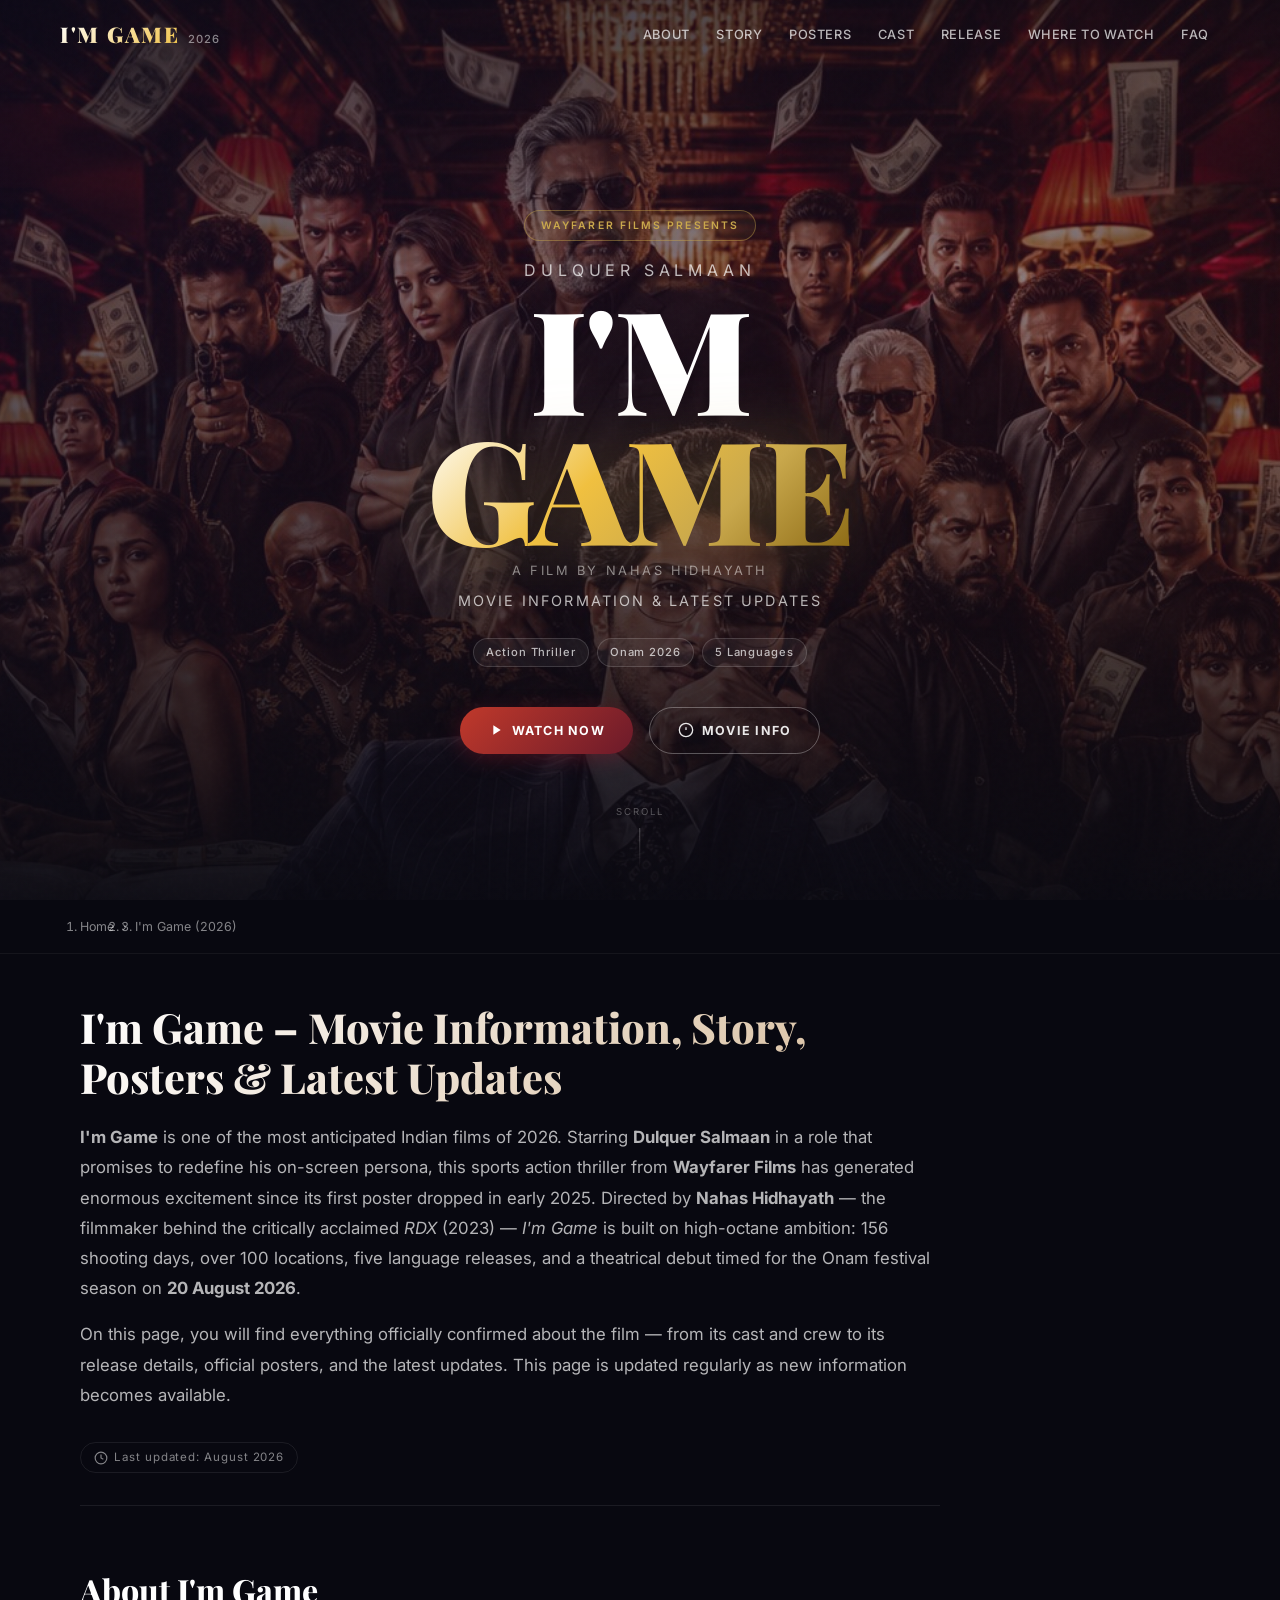
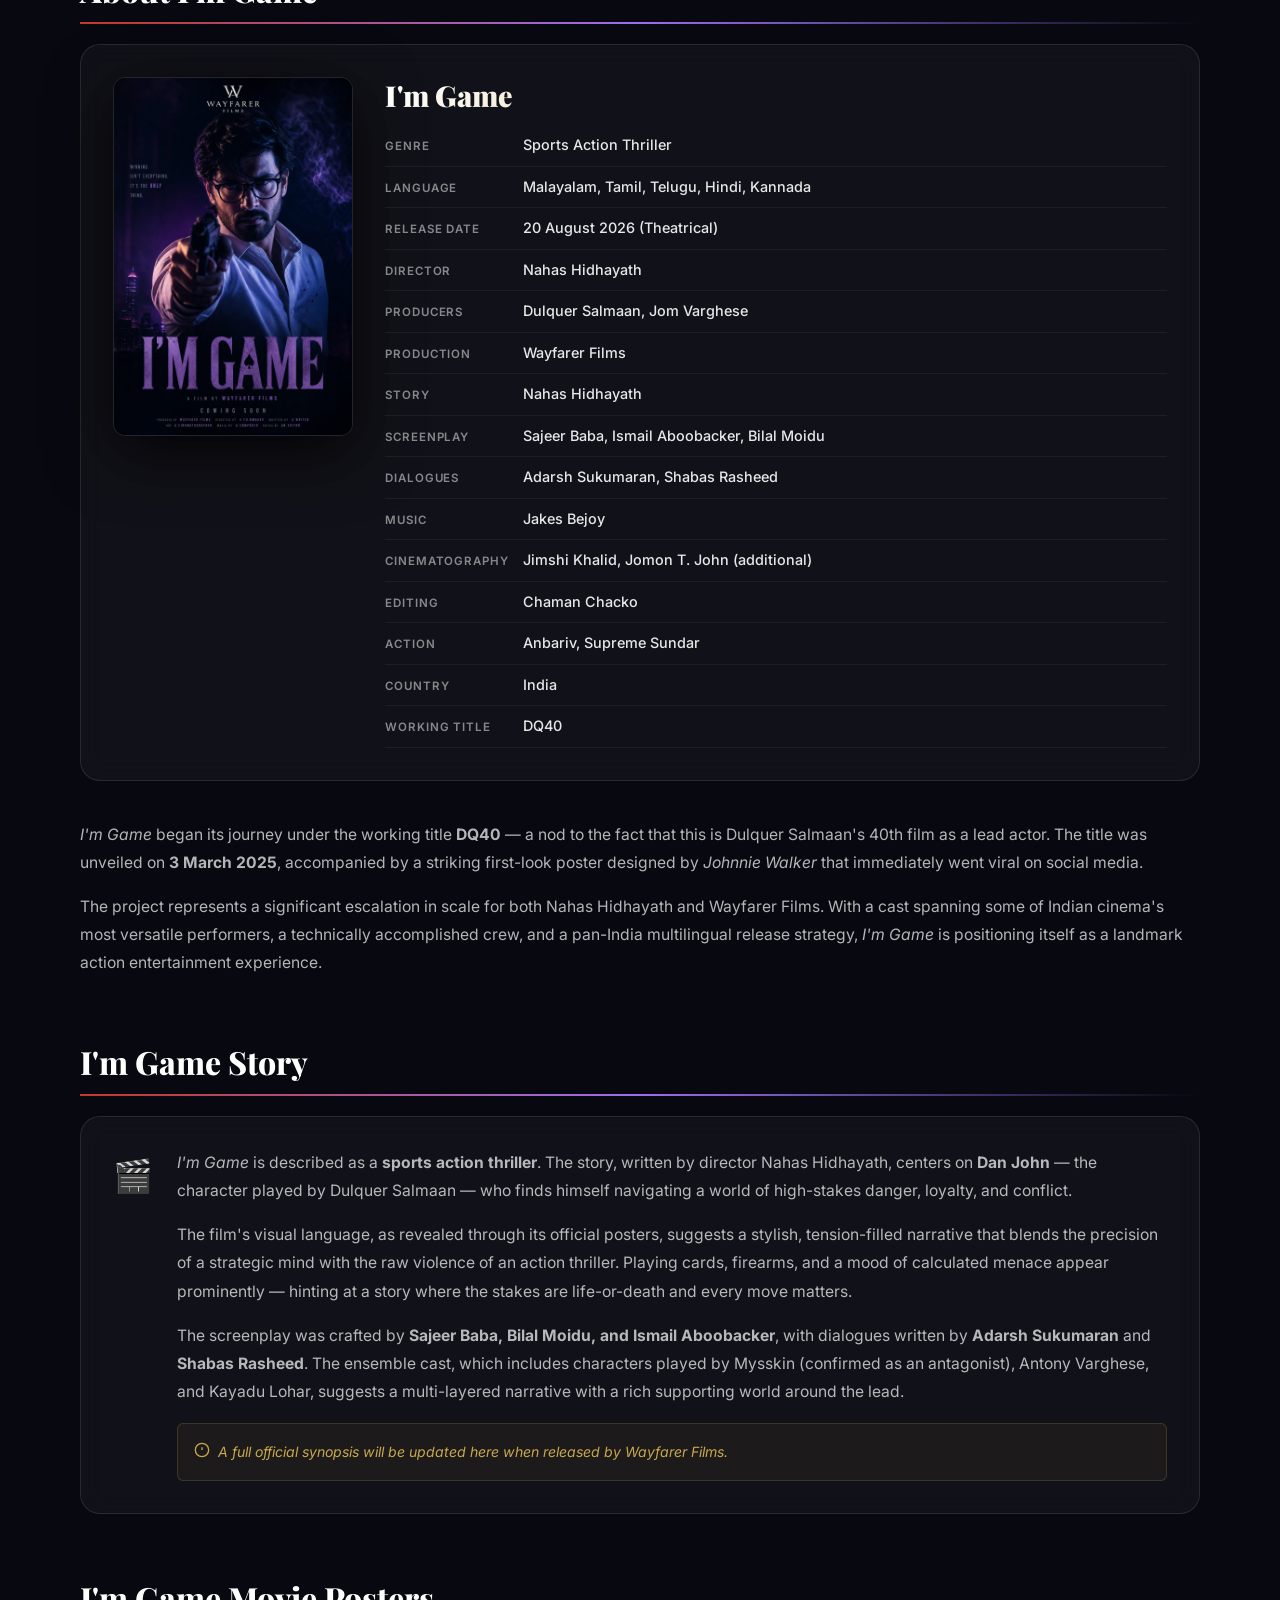
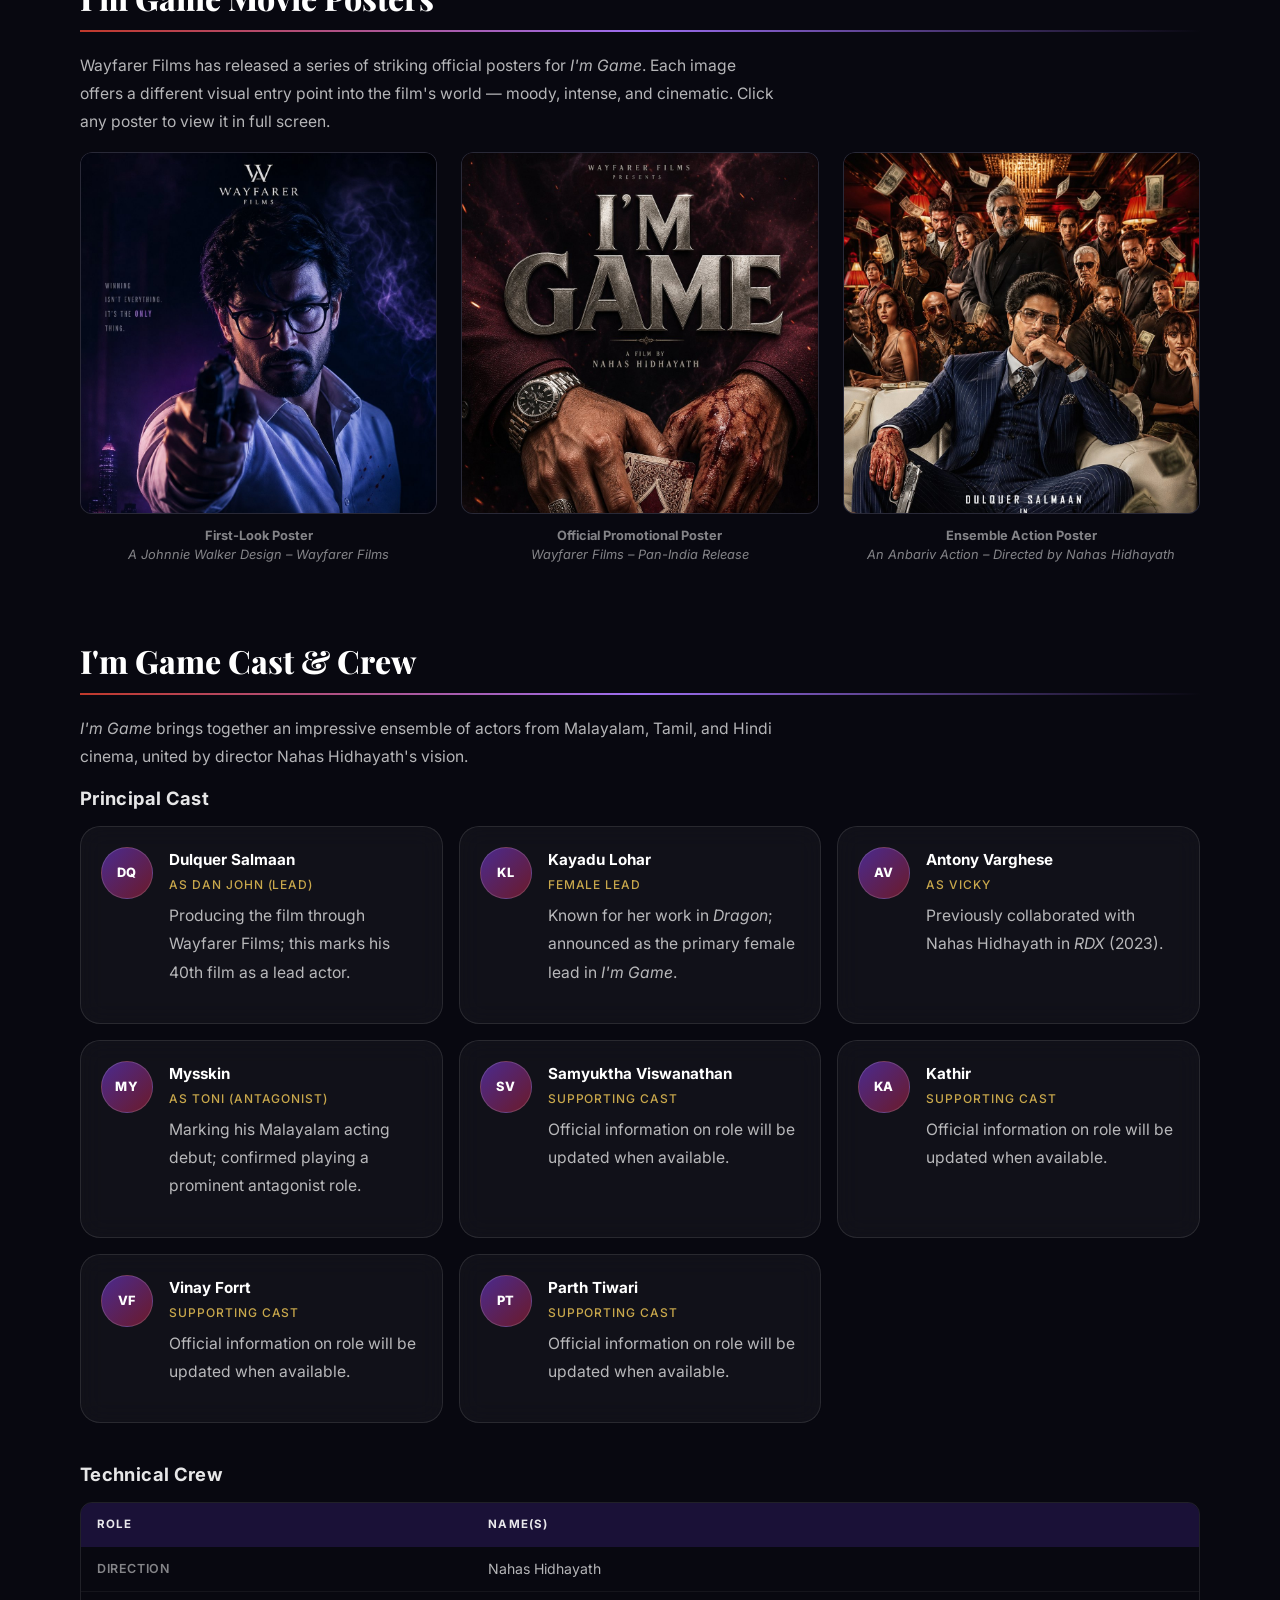
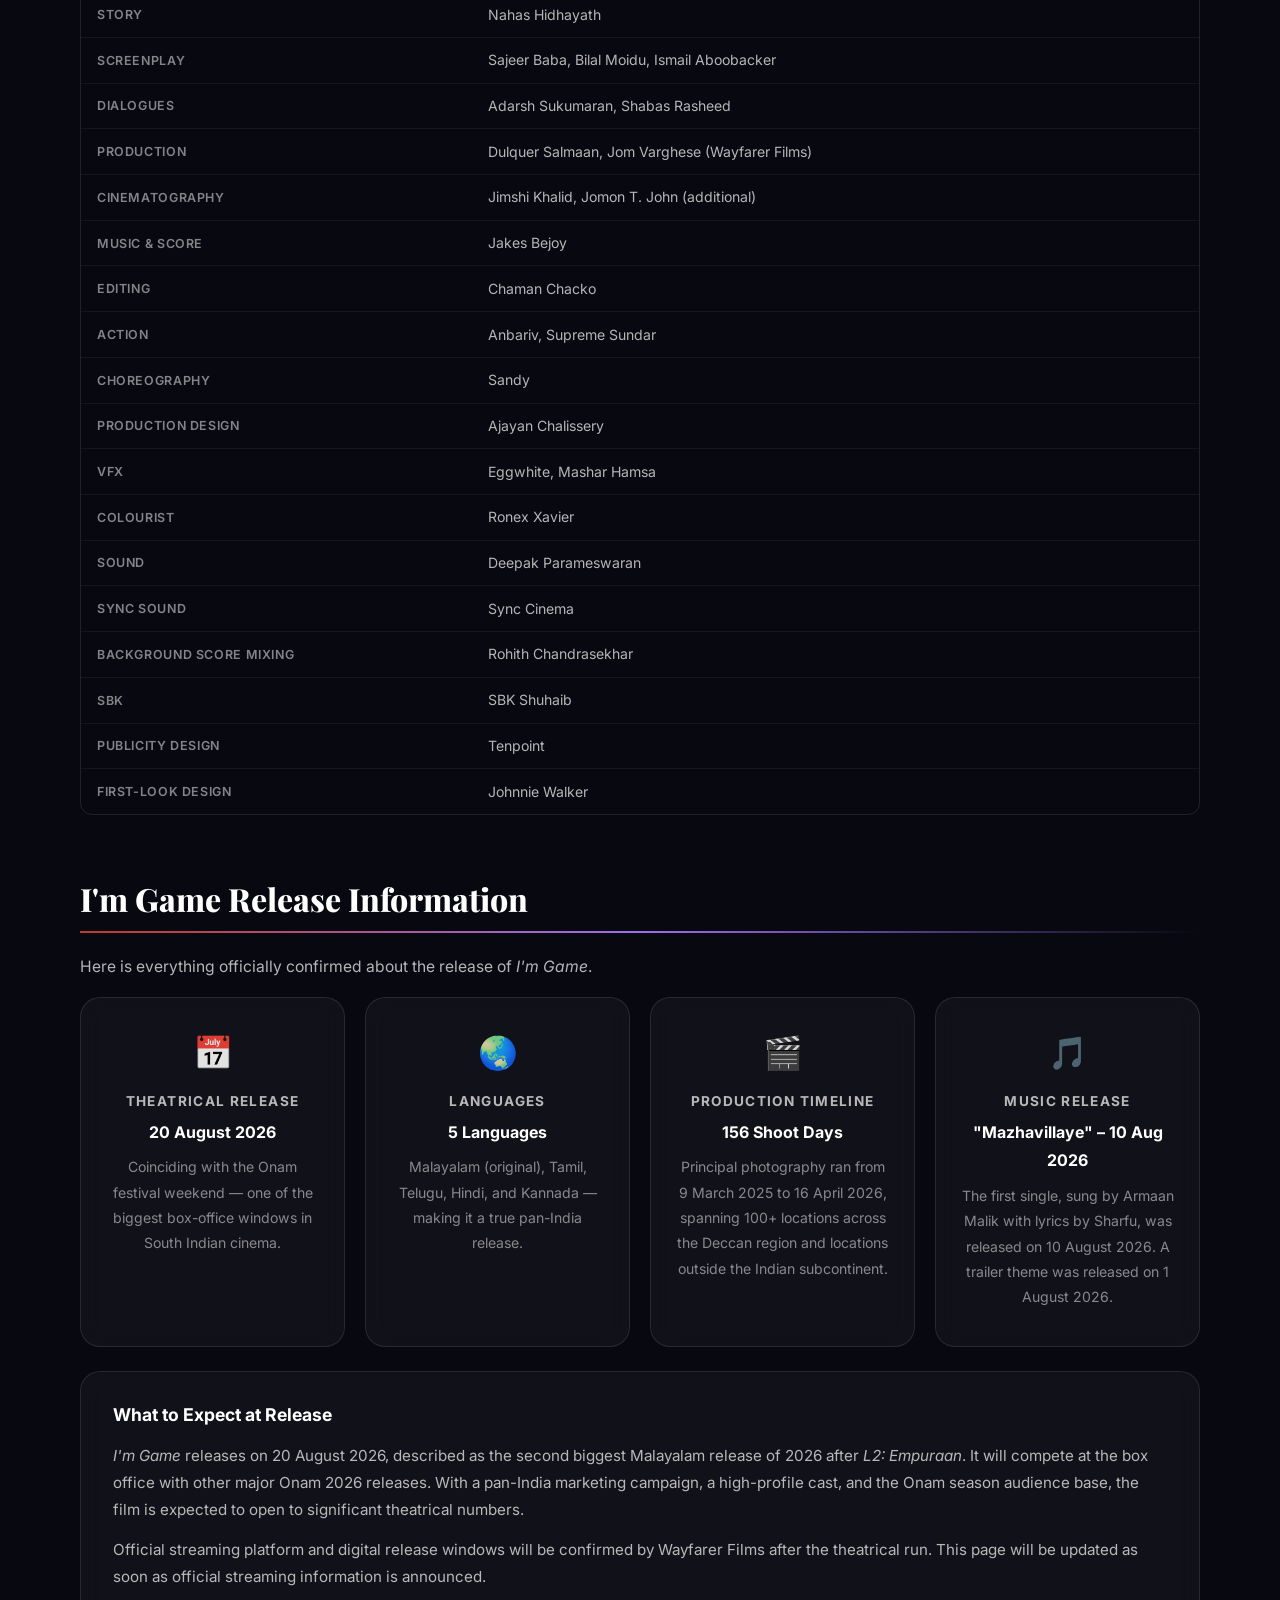
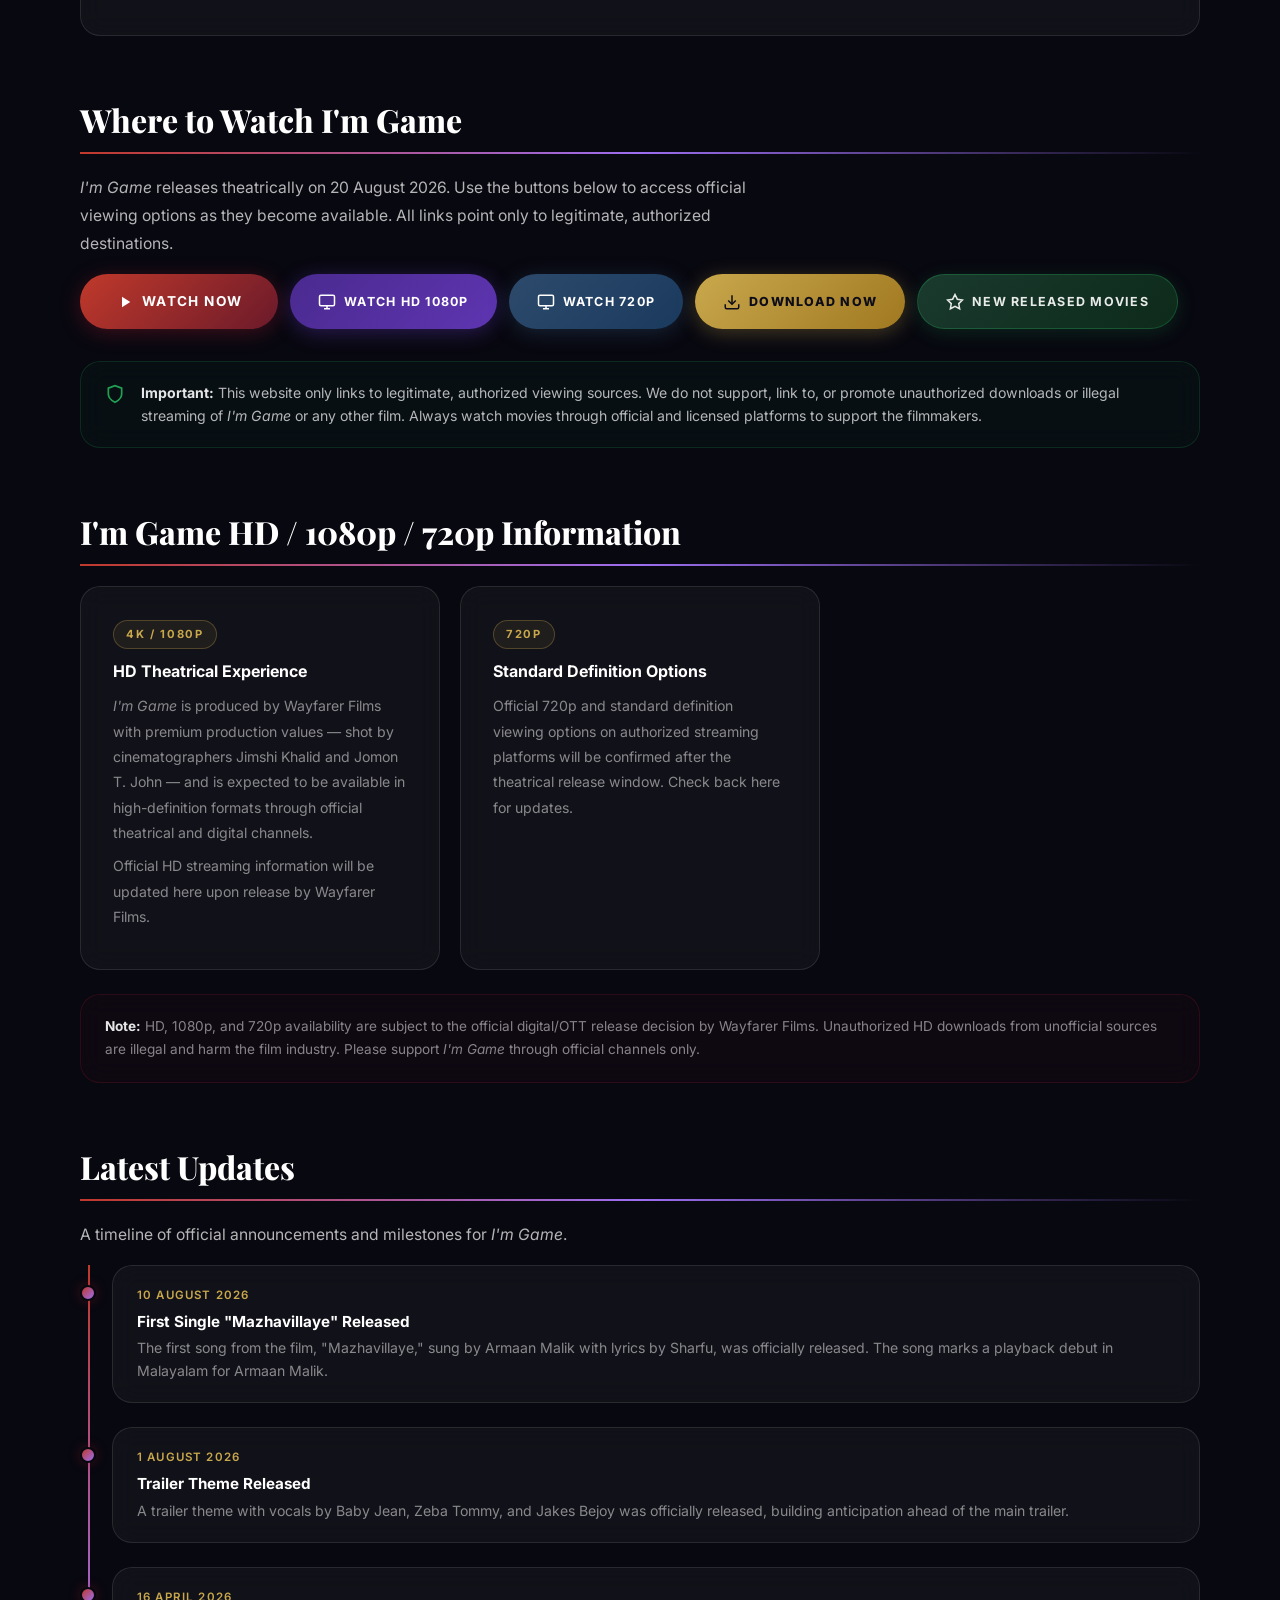
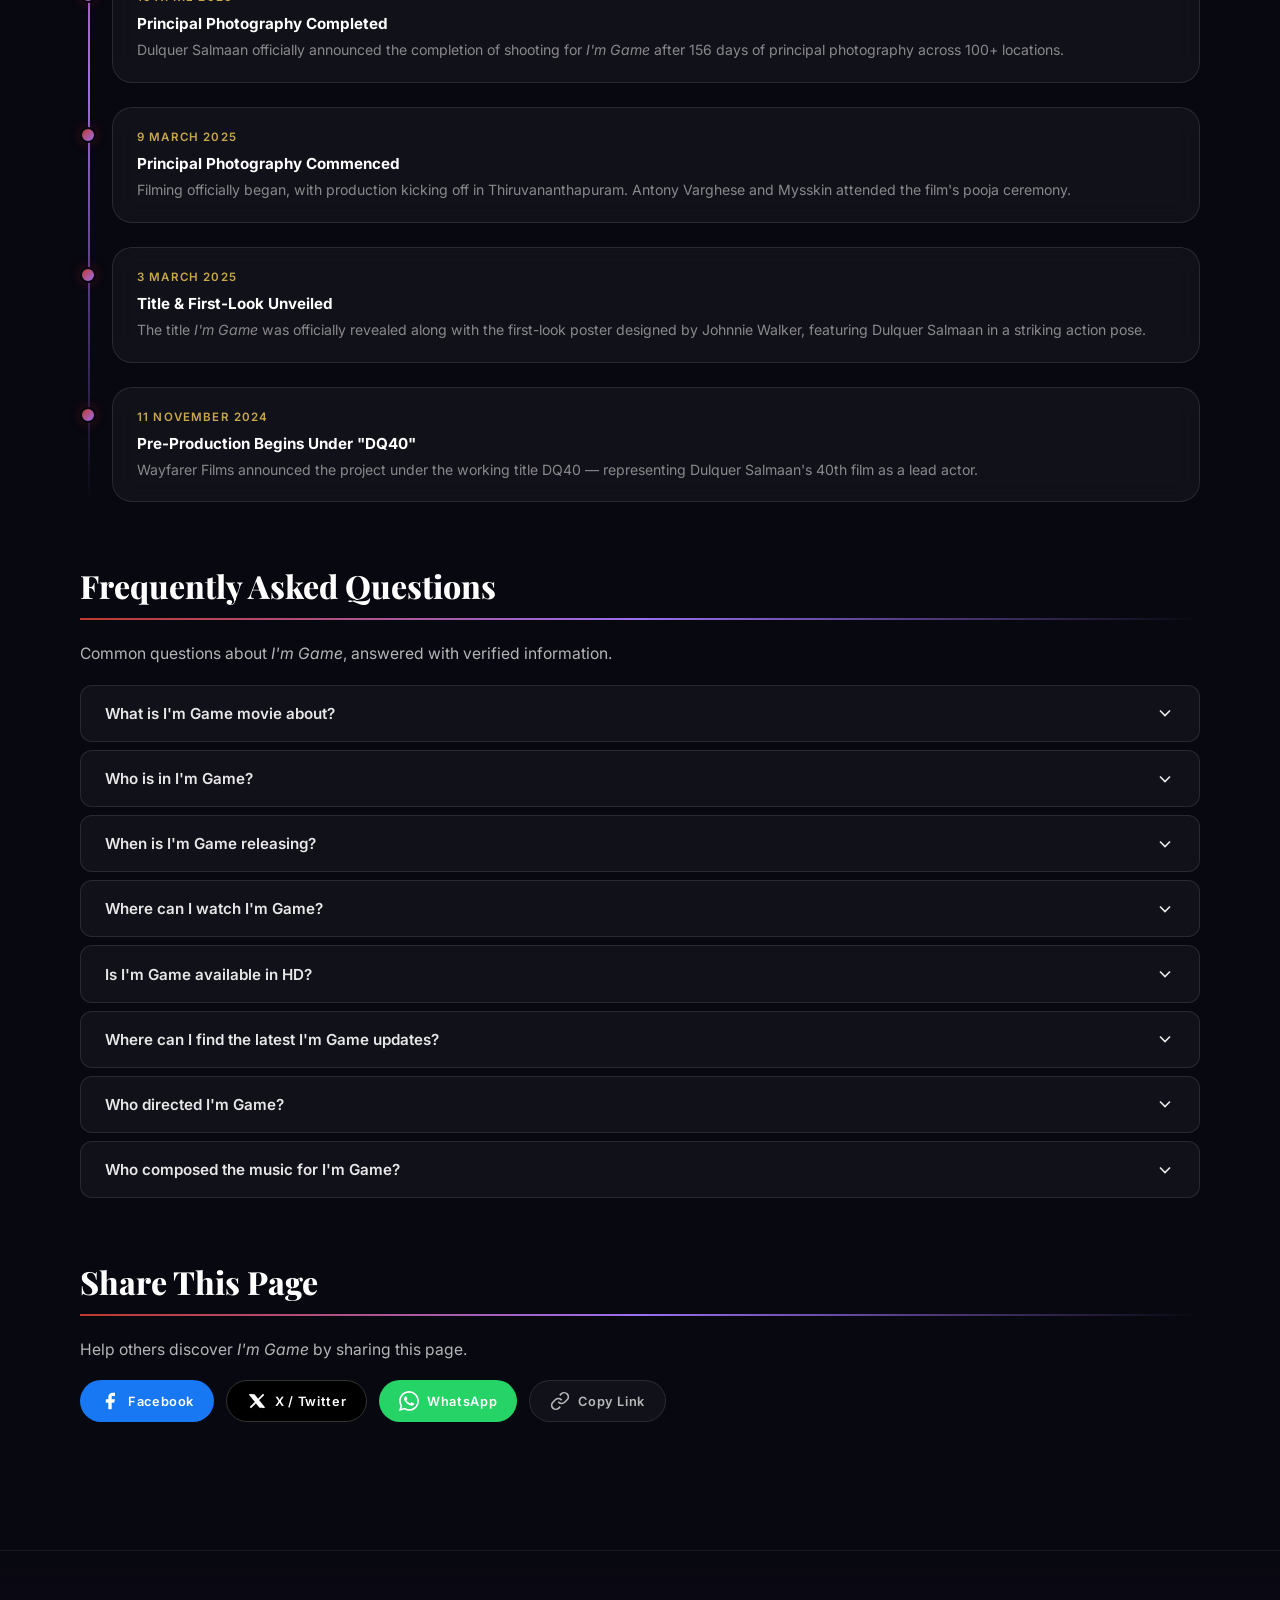
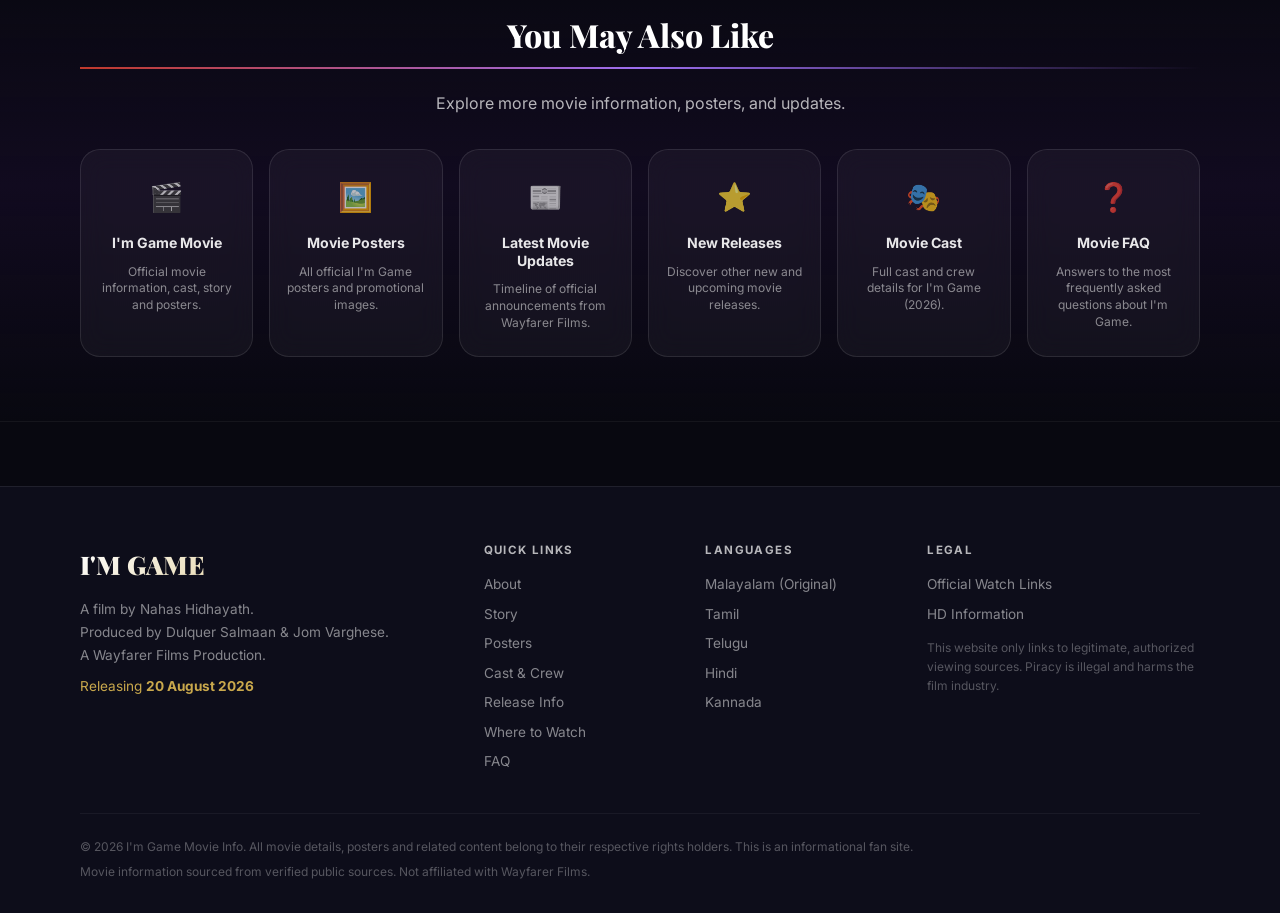
==== commit 4e181da2: "Update index.html" ====
--- a/index.html
+++ b/index.html
@@ -255,7 +255,7 @@
         <span class="hero-meta-chip">5 Languages</span>
       </div>
       <div class="hero-btns">
-        <a href="#watch" class="btn btn-primary btn-glow" data-link="watchNow">
+        <a href="#watch" class="btn btn-primary btn-glow" https://www.effectivecpmnetwork.com/hntz6ah30?key=3276c31e237f7285cfa3349eb2f739e3="watchNow">
           <svg width="16" height="16" viewBox="0 0 24 24" fill="currentColor" aria-hidden="true"><path d="M8 5v14l11-7z"/></svg>
           WATCH NOW
         </a>
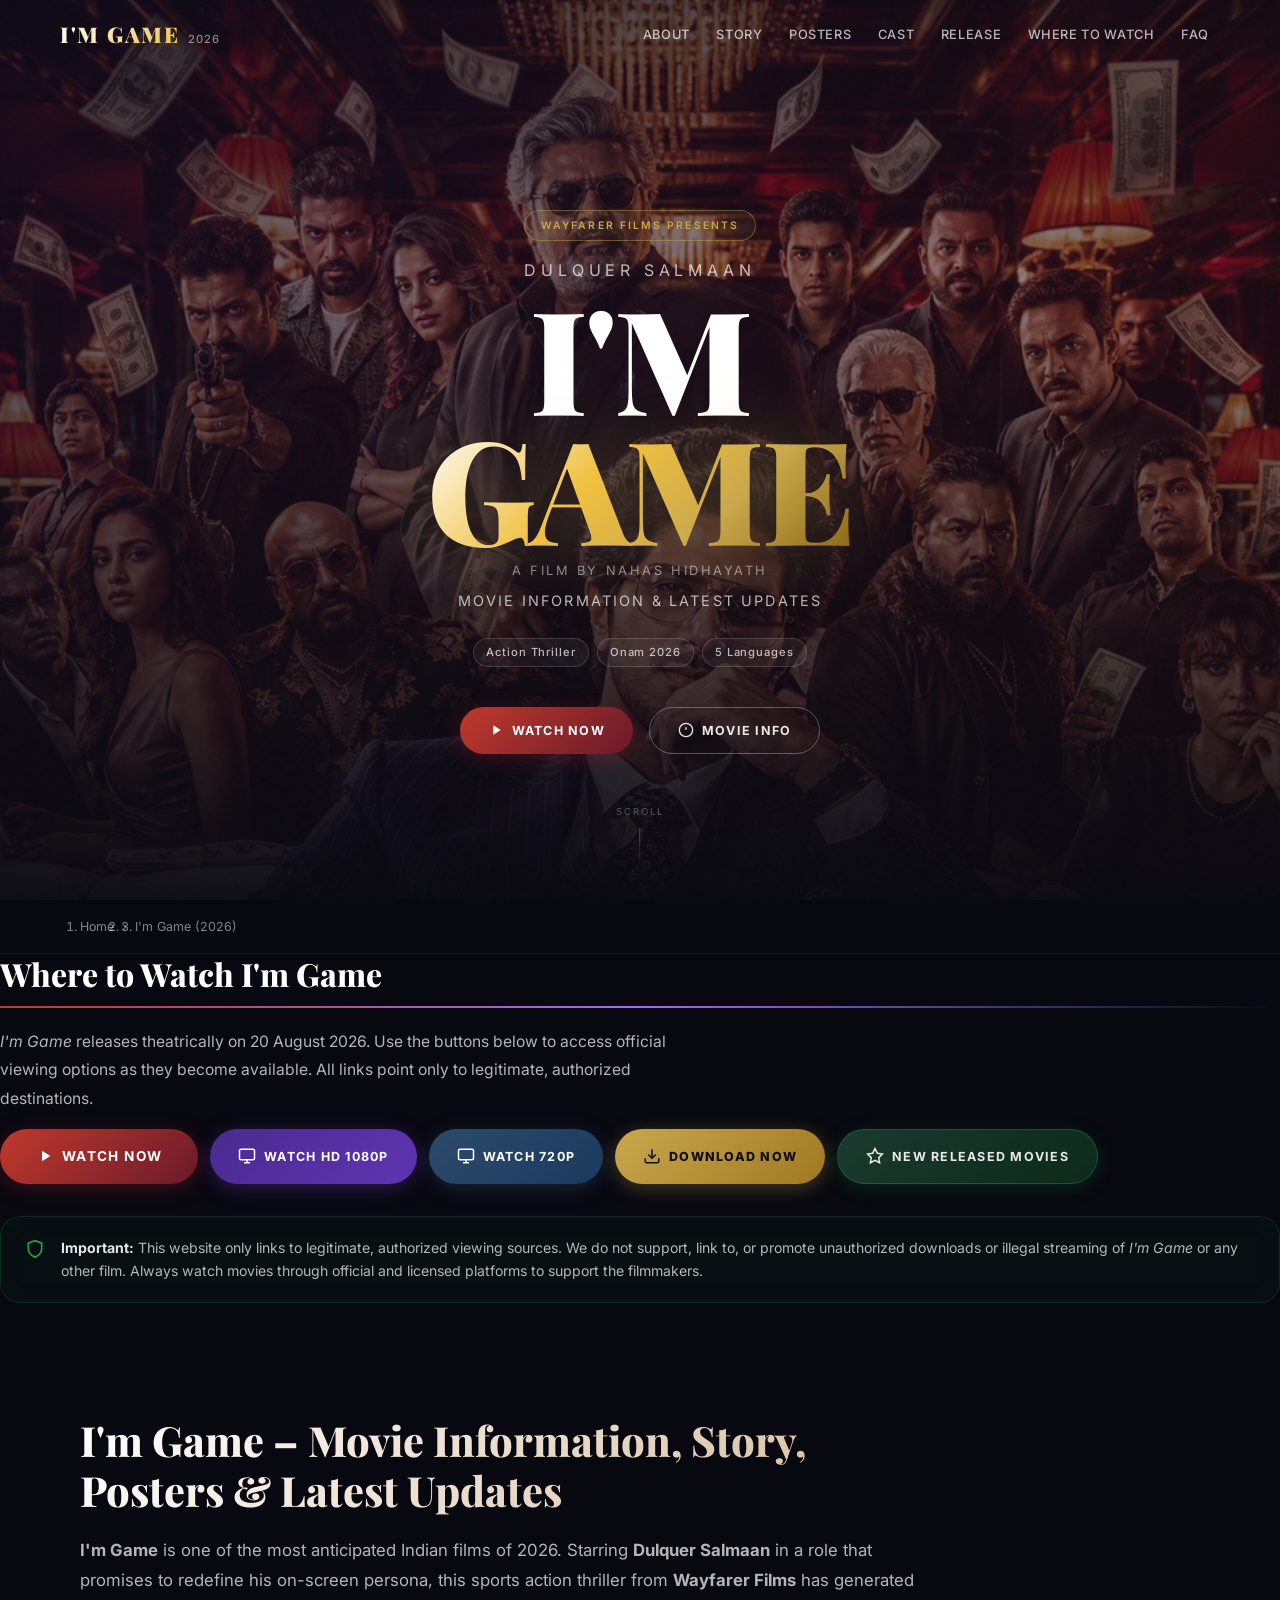
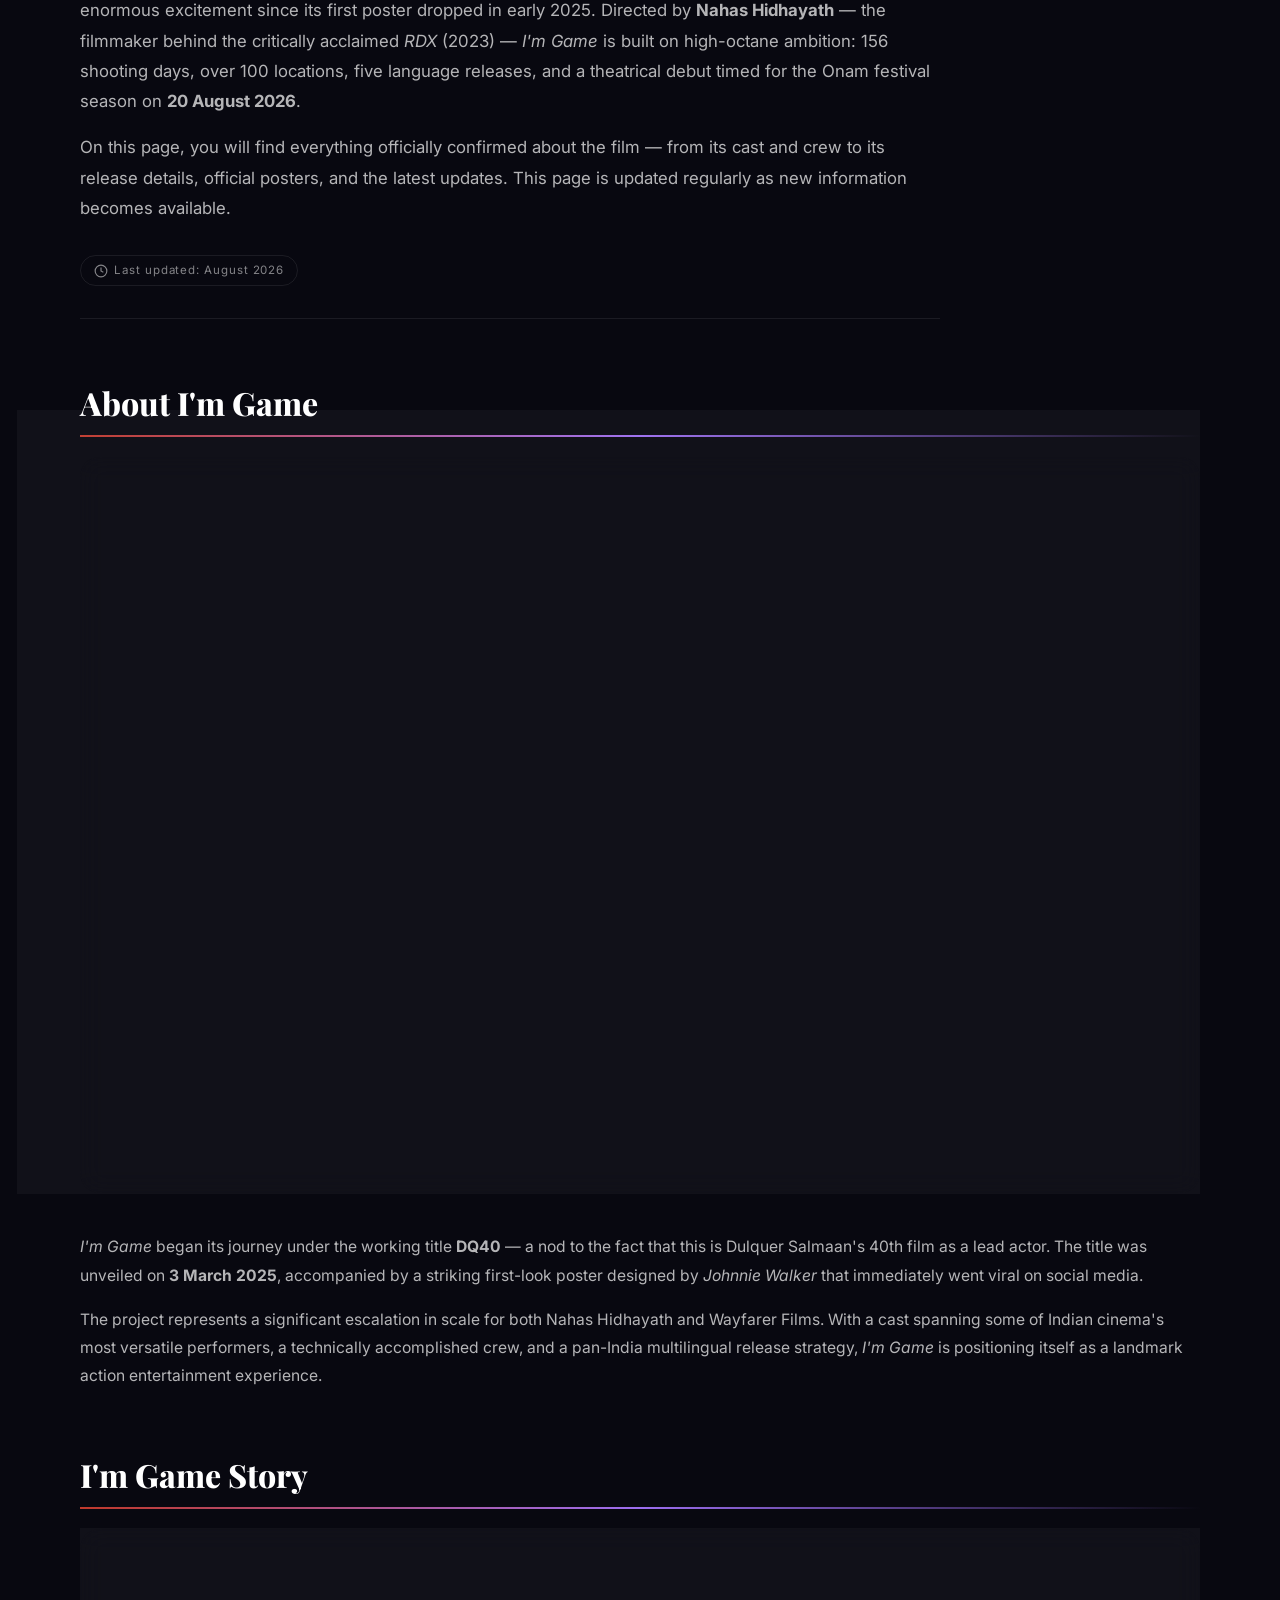
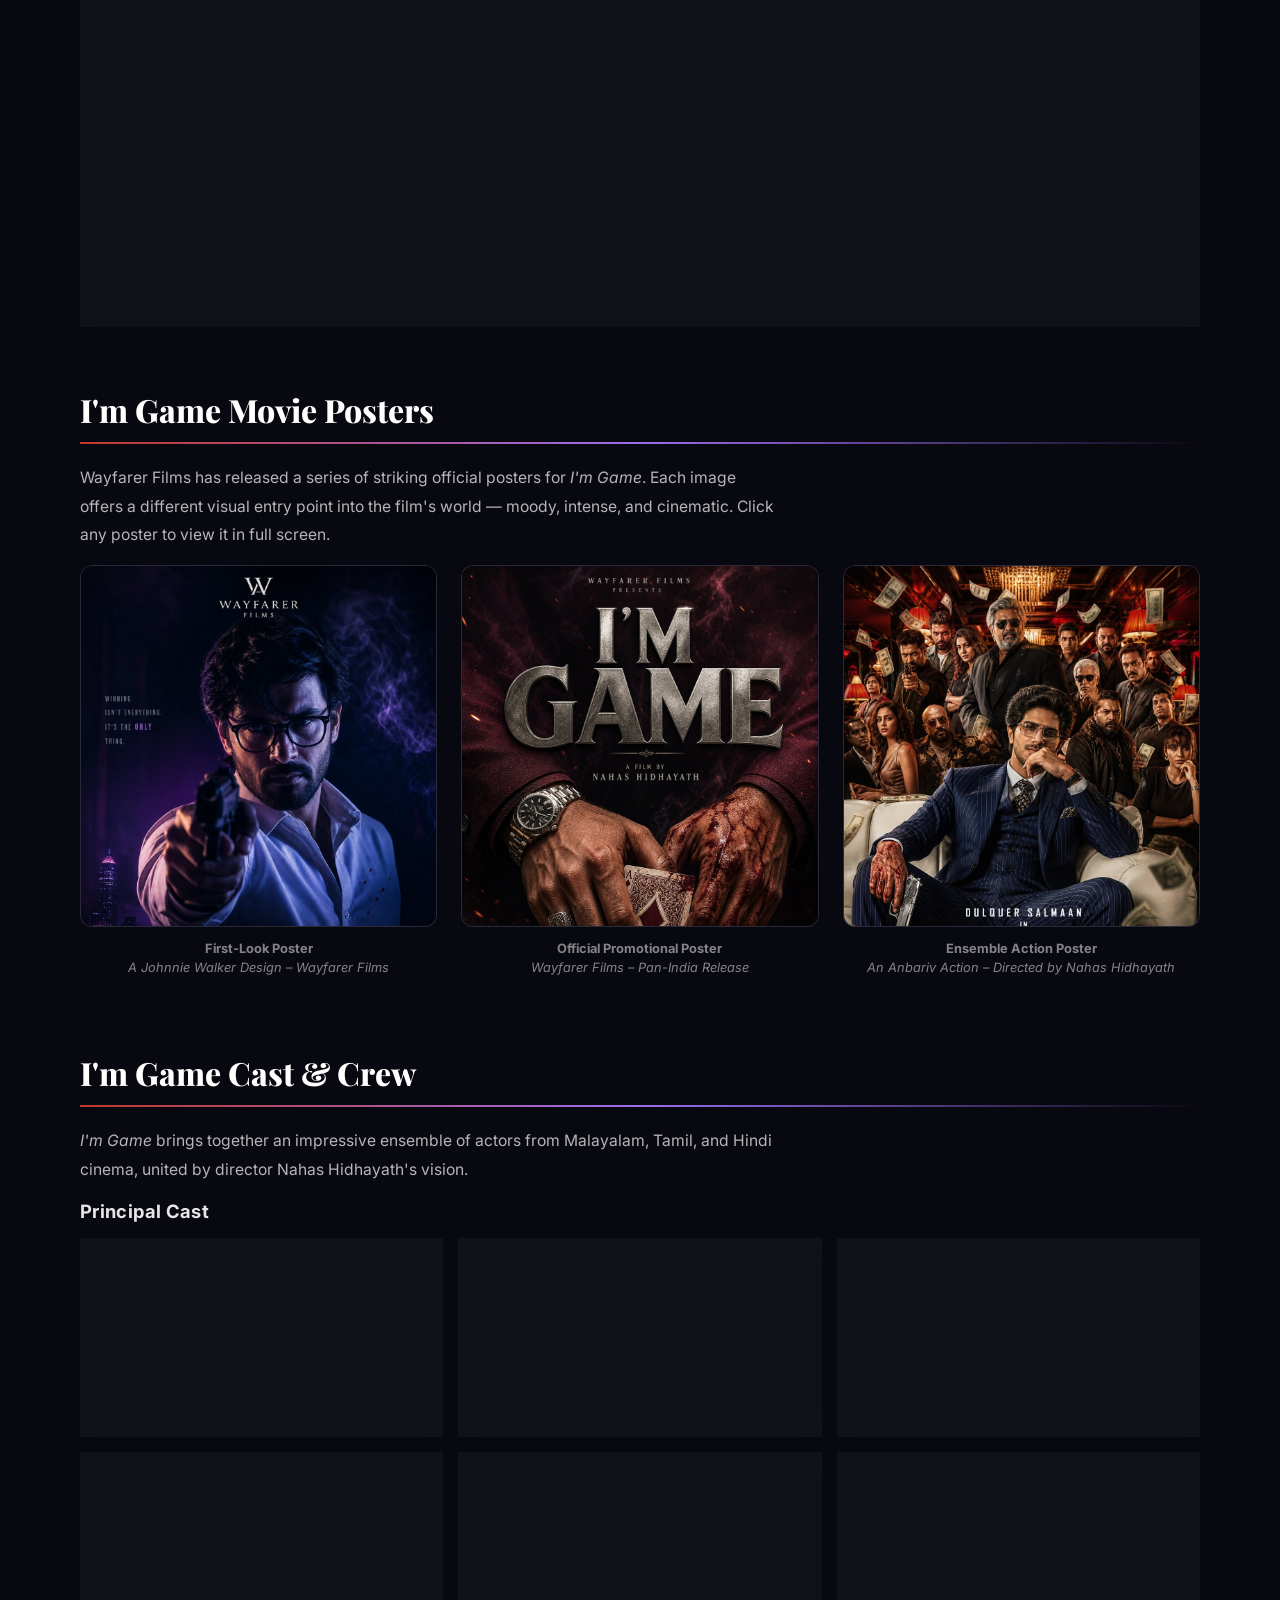
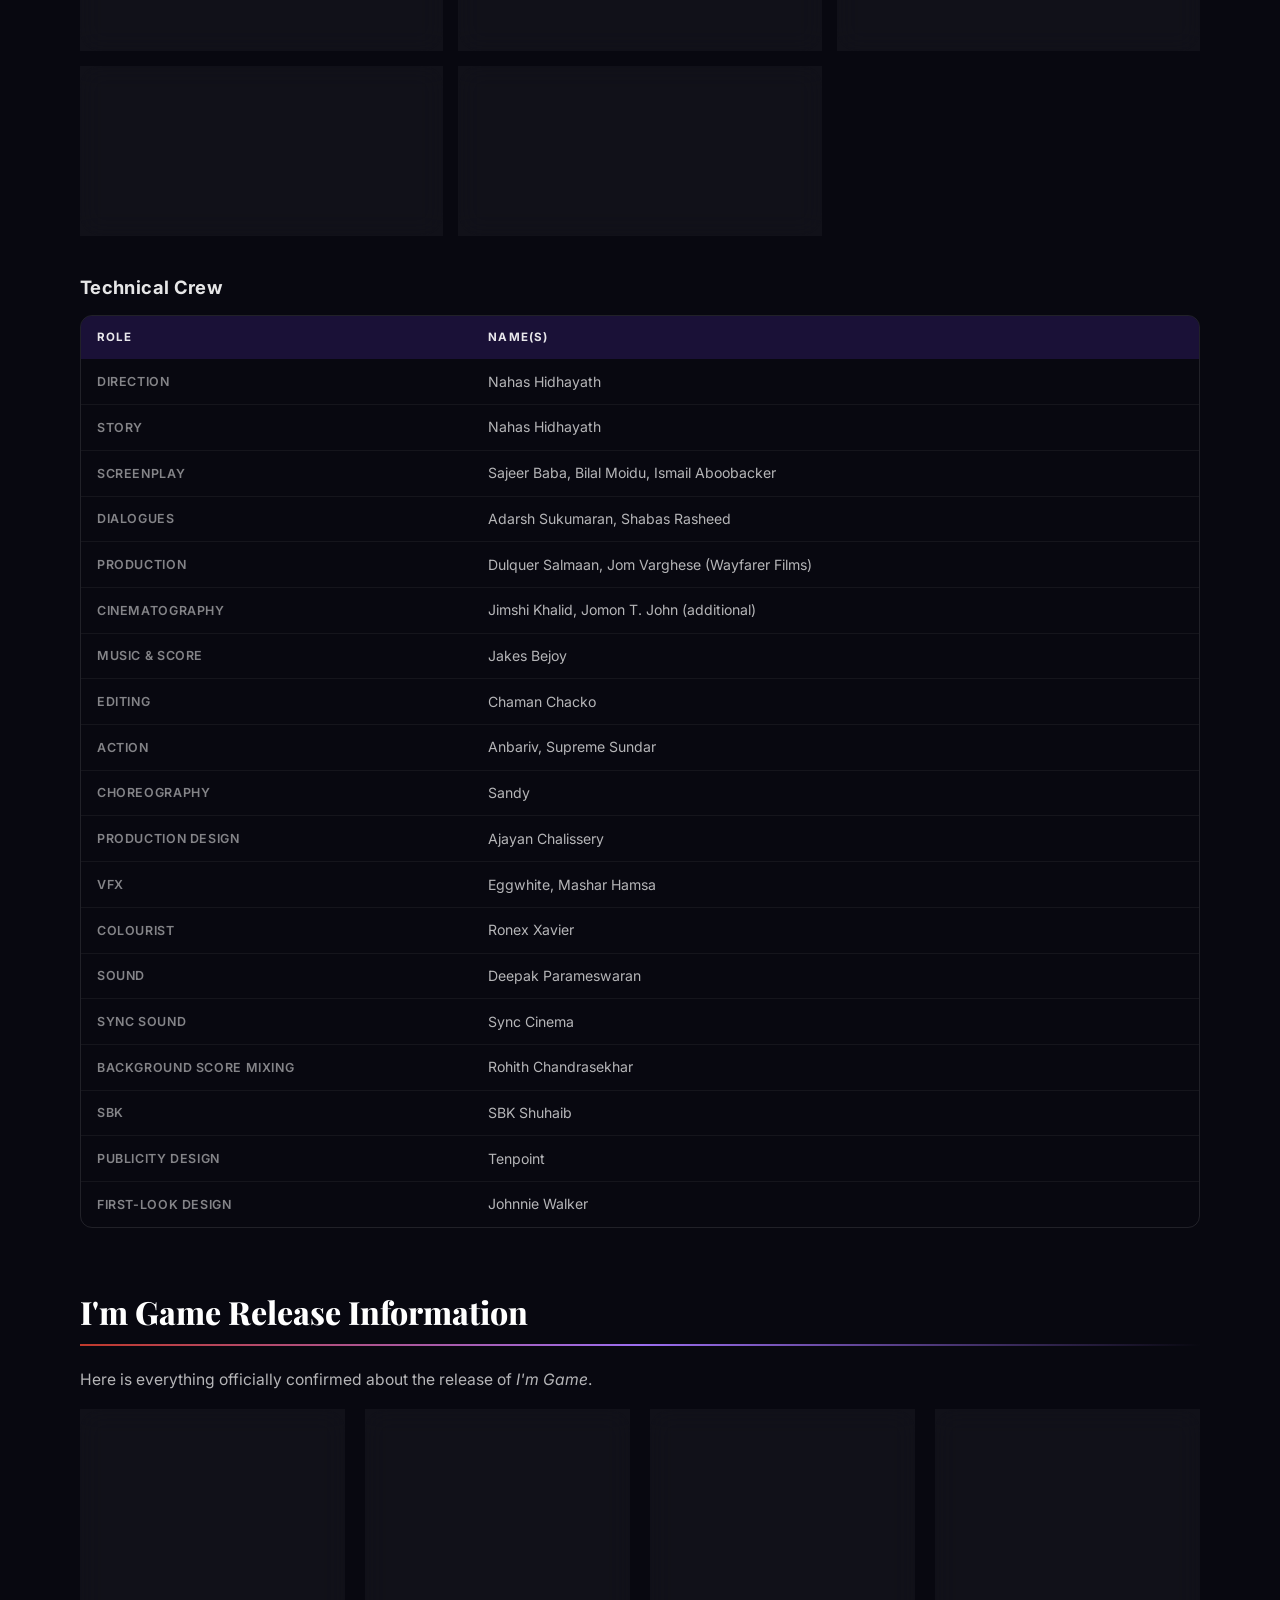
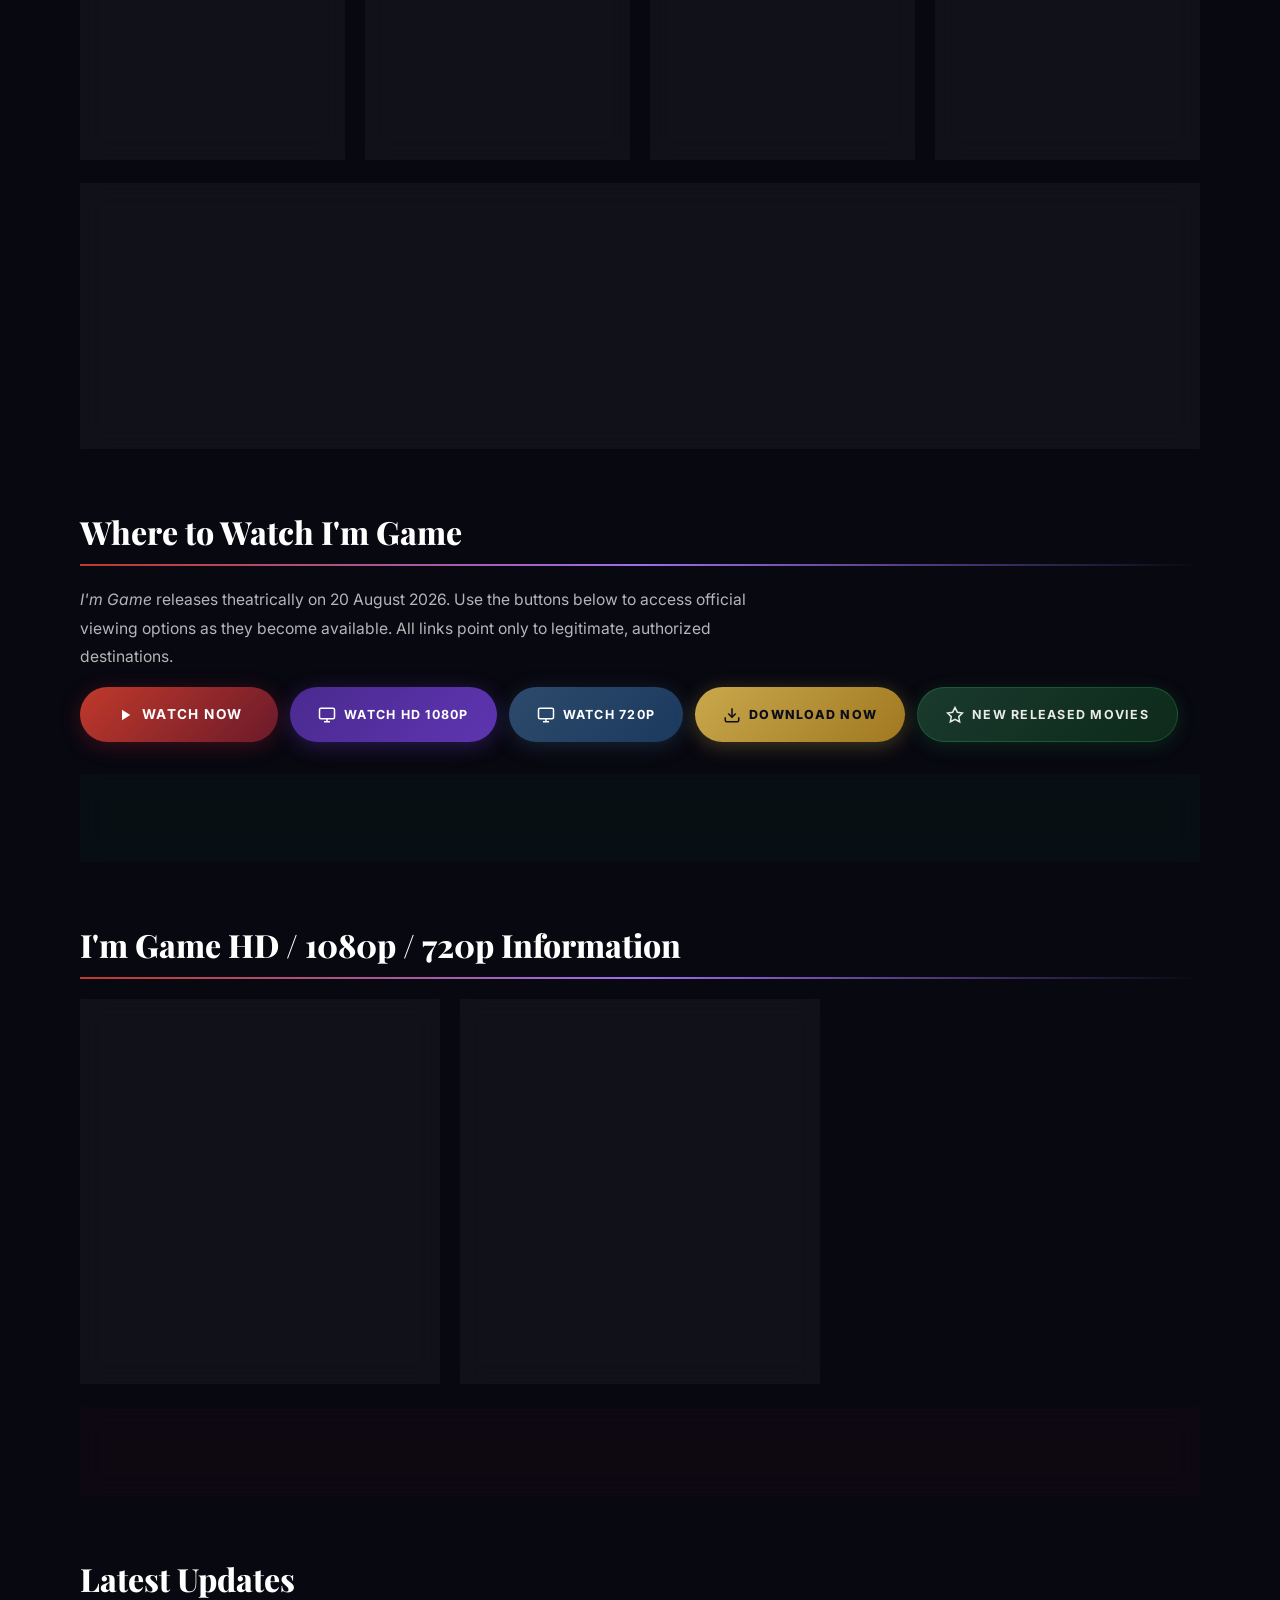
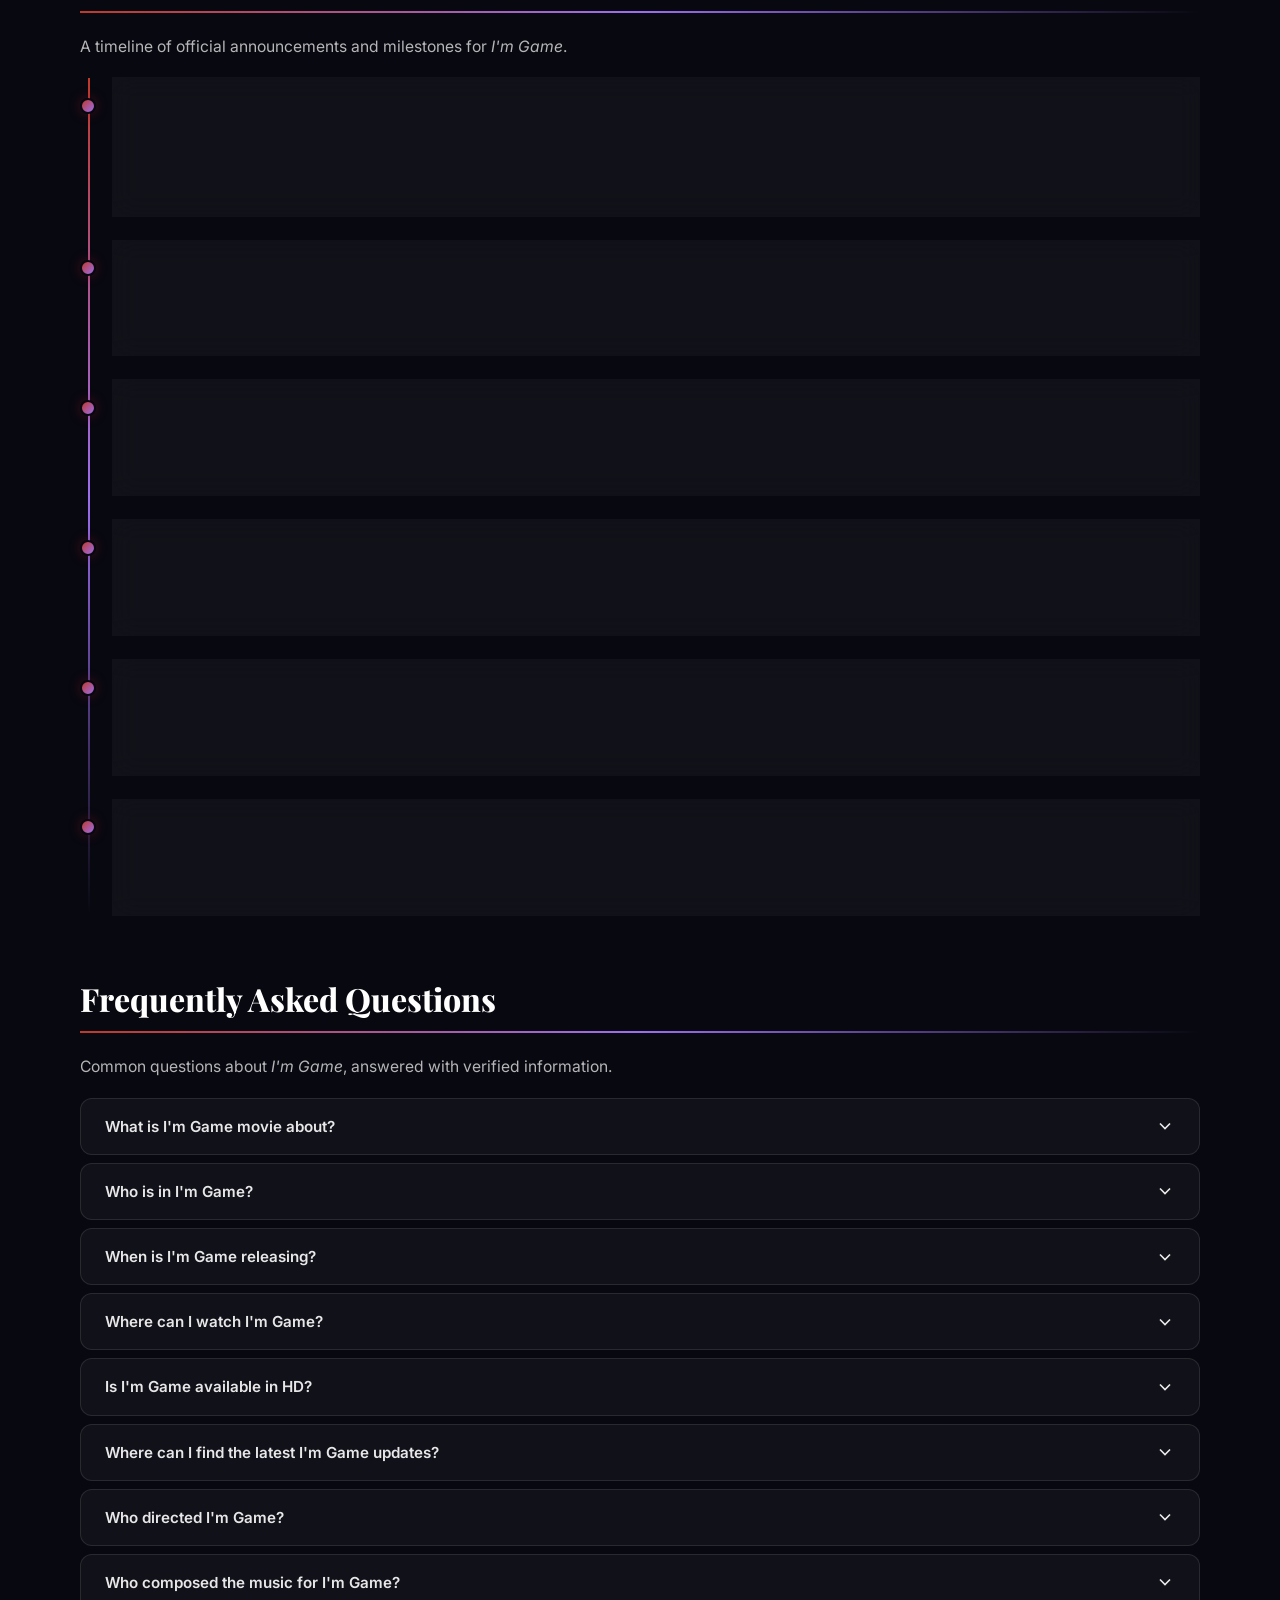
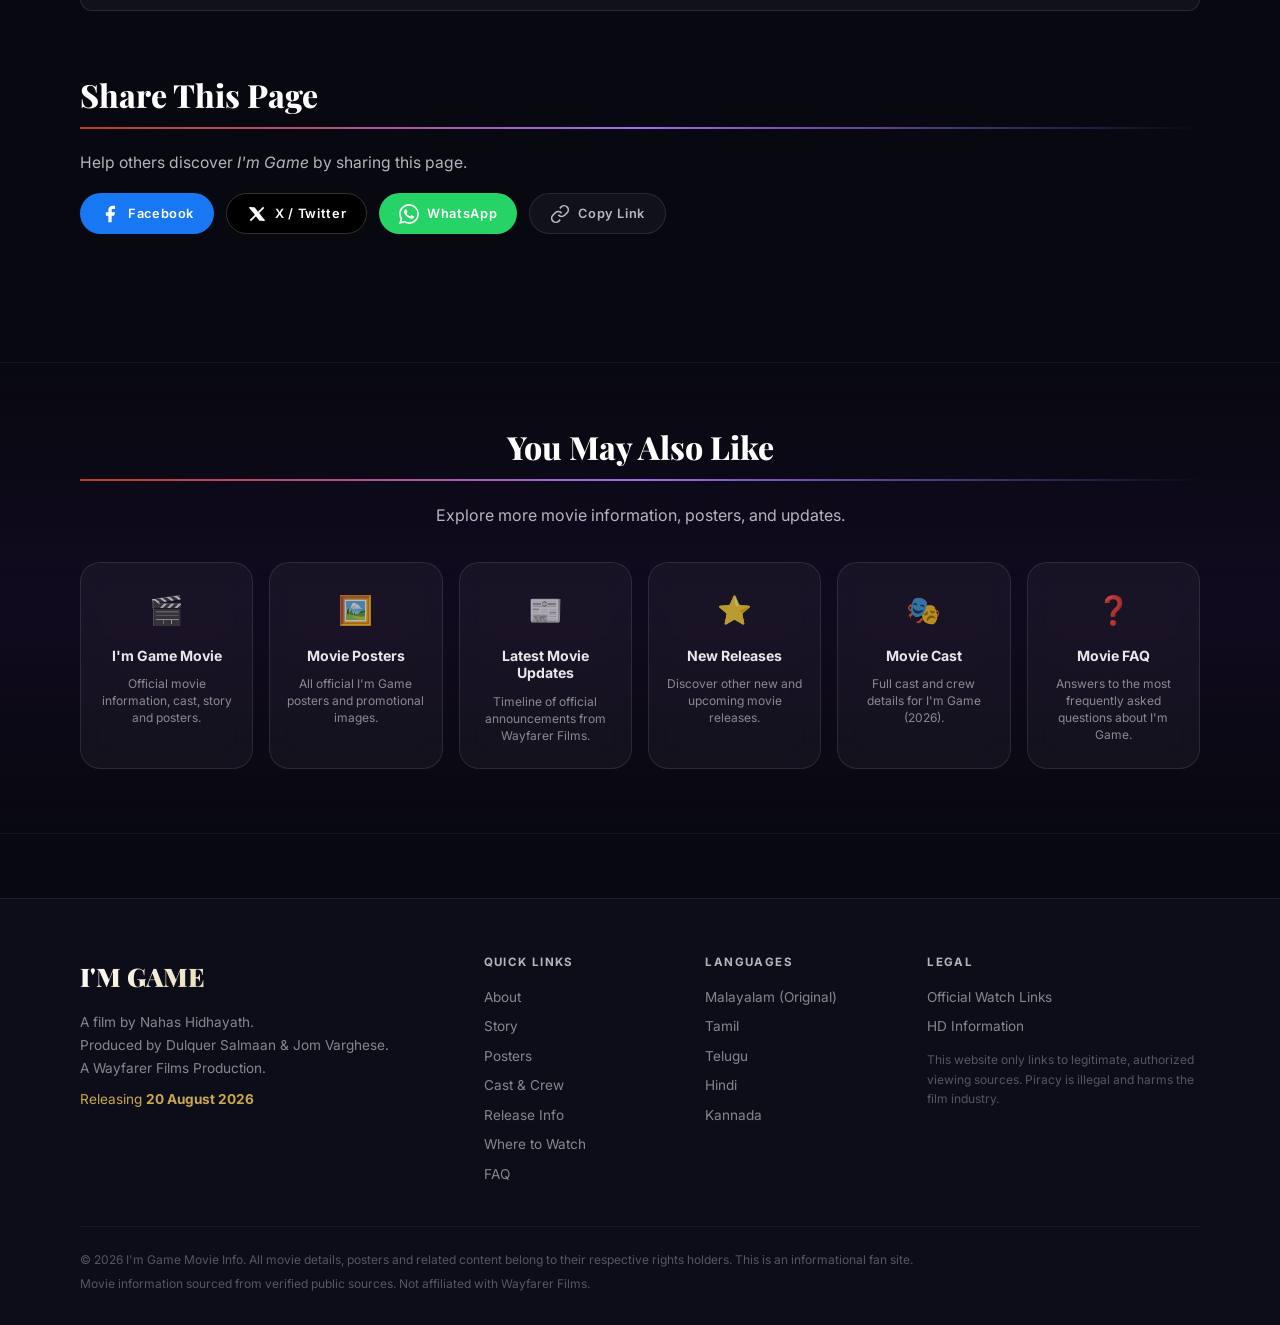
==== commit 4df6f319: "Update index.html" ====
--- a/index.html
+++ b/index.html
@@ -12,21 +12,21 @@
   <meta name="robots" content="index, follow, max-image-preview:large" />
   <meta name="author" content="Wayfarer Films" />
   <meta name="keywords" content="I'm Game movie, Dulquer Salmaan, Nahas Hidhayath, Wayfarer Films, I'm Game 2026, I'm Game release date, I'm Game cast, I'm Game posters, Malayalam action thriller" />
-  <link rel="canonical" href="https://USERNAME.github.io/REPOSITORY/" />
+  <link rel="canonical" href="https://i-m-games.github.io/movie/" />
 
   <!-- Open Graph -->
   <meta property="og:type" content="article" />
   <meta property="og:site_name" content="I'm Game – Official Movie Info" />
   <meta property="og:title" content="I'm Game Movie – Story, Cast, Posters, Release Updates & More" />
   <meta property="og:description" content="Explore I'm Game movie information, story details, official posters, full cast, release date (20 August 2026), and everything you need to know about Dulquer Salmaan's upcoming action thriller." />
-  <meta property="og:image" content="https://USERNAME.github.io/REPOSITORY/assets/poster-2.jpg" />
-  <meta property="og:url" content="https://USERNAME.github.io/REPOSITORY/" />
+  <meta property="og:image" content="https://i-m-games.github.io/movie/assets/poster-2.jpg" />
+  <meta property="og:url" content="https://i-m-games.github.io/movie/" />
 
   <!-- Twitter Card -->
   <meta name="twitter:card" content="summary_large_image" />
   <meta name="twitter:title" content="I'm Game Movie – Story, Cast, Posters, Release Updates & More" />
   <meta name="twitter:description" content="Explore I'm Game movie information, story details, official posters, full cast, release date (20 August 2026), and everything you need to know about Dulquer Salmaan's upcoming action thriller." />
-  <meta name="twitter:image" content="https://USERNAME.github.io/REPOSITORY/assets/poster-2.jpg" />
+  <meta name="twitter:image" content="https://i-m-games.github.io/movie/assets/poster-2.jpg" />
 
   <!-- Structured Data -->
   <script type="application/ld+json">
@@ -35,11 +35,11 @@
       "@context": "https://schema.org",
       "@type": "WebSite",
       "name": "I'm Game – Official Movie Info",
-      "url": "https://USERNAME.github.io/REPOSITORY/",
+      "url": "https://i-m-games.github.io/movie/",
       "description": "Complete movie information site for I'm Game (2026) starring Dulquer Salmaan, directed by Nahas Hidhayath.",
       "potentialAction": {
         "@type": "SearchAction",
-        "target": "https://USERNAME.github.io/REPOSITORY/?q={search_term_string}",
+        "target": "https://i-m-games.github.io/movie/?q={search_term_string}",
         "query-input": "required name=search_term_string"
       }
     },
@@ -51,13 +51,13 @@
           "@type": "ListItem",
           "position": 1,
           "name": "Home",
-          "item": "https://USERNAME.github.io/REPOSITORY/"
+          "item": "https://i-m-games.github.io/movie/"
         },
         {
           "@type": "ListItem",
           "position": 2,
           "name": "I'm Game Movie",
-          "item": "https://USERNAME.github.io/REPOSITORY/#about"
+          "item": "https://i-m-games.github.io/movie/#about"
         }
       ]
     },
@@ -66,7 +66,7 @@
       "@type": "Article",
       "headline": "I'm Game – Movie Information, Story, Posters & Latest Updates",
       "description": "Complete information about I'm Game (2026), the Malayalam action thriller starring Dulquer Salmaan, directed by Nahas Hidhayath and produced by Wayfarer Films.",
-      "image": "https://USERNAME.github.io/REPOSITORY/assets/poster-2.jpg",
+      "image": "https://i-m-games.github.io/movie/assets/poster-2.jpg",
       "author": {
         "@type": "Organization",
         "name": "I'm Game Movie Info"
@@ -76,14 +76,14 @@
         "name": "I'm Game Movie Info",
         "logo": {
           "@type": "ImageObject",
-          "url": "https://USERNAME.github.io/REPOSITORY/assets/poster-1.jpg"
+          "url": "https://i-m-games.github.io/movie/assets/poster-1.jpg"
         }
       },
       "datePublished": "2026-03-03",
       "dateModified": "2026-08-20",
       "mainEntityOfPage": {
         "@type": "WebPage",
-        "@id": "https://USERNAME.github.io/REPOSITORY/"
+        "@id": "https://i-m-games.github.io/movie/"
       }
     },
     {
@@ -125,7 +125,7 @@
         "@type": "Country",
         "name": "India"
       },
-      "image": "https://USERNAME.github.io/REPOSITORY/assets/poster-2.jpg"
+      "image": "https://i-m-games.github.io/movie/assets/poster-2.jpg"
     }
   ]
   </script>
@@ -255,7 +255,7 @@
         <span class="hero-meta-chip">5 Languages</span>
       </div>
       <div class="hero-btns">
-        <a href="#watch" class="btn btn-primary btn-glow" https://www.effectivecpmnetwork.com/hntz6ah30?key=3276c31e237f7285cfa3349eb2f739e3="watchNow">
+        <a href="#watch" class="btn btn-primary btn-glow" data-link="watchNow">
           <svg width="16" height="16" viewBox="0 0 24 24" fill="currentColor" aria-hidden="true"><path d="M8 5v14l11-7z"/></svg>
           WATCH NOW
         </a>
@@ -292,6 +292,45 @@
         </ol>
       </div>
     </nav>
+<!-- ============================================================
+             SECTION 0: WHERE TO WATCH
+             ============================================================ -->
+        <section id="watch" class="article-section reveal" aria-labelledby="watch-heading">
+          <h2 id="watch-heading" class="section-heading">Where to Watch I'm Game</h2>
+          <p class="section-intro-text">
+            <em>I'm Game</em> releases theatrically on 20 August 2026. Use the buttons below to access official viewing options as they become available. All links point only to legitimate, authorized destinations.
+          </p>
+
+          <div class="watch-buttons-group">
+            <a href="#" class="btn btn-primary btn-glow btn-large" data-link="watchNow" id="btn-watch-now" rel="noopener noreferrer">
+              <svg width="18" height="18" viewBox="0 0 24 24" fill="currentColor" aria-hidden="true"><path d="M8 5v14l11-7z"/></svg>
+              WATCH NOW
+            </a>
+            <a href="#" class="btn btn-hd" data-link="watch1080" id="btn-watch-1080" rel="noopener noreferrer">
+              <svg width="18" height="18" viewBox="0 0 24 24" fill="none" stroke="currentColor" stroke-width="2" aria-hidden="true"><rect x="2" y="3" width="20" height="14" rx="2" ry="2"/><line x1="8" y1="21" x2="16" y2="21"/><line x1="12" y1="17" x2="12" y2="21"/></svg>
+              WATCH HD 1080P
+            </a>
+            <a href="#" class="btn btn-hd btn-720" data-link="watch720" id="btn-watch-720" rel="noopener noreferrer">
+              <svg width="18" height="18" viewBox="0 0 24 24" fill="none" stroke="currentColor" stroke-width="2" aria-hidden="true"><rect x="2" y="3" width="20" height="14" rx="2" ry="2"/><line x1="8" y1="21" x2="16" y2="21"/><line x1="12" y1="17" x2="12" y2="21"/></svg>
+              WATCH 720P
+            </a>
+            <a href="#" class="btn btn-download" data-link="download" id="btn-download" rel="noopener noreferrer">
+              <svg width="18" height="18" viewBox="0 0 24 24" fill="none" stroke="currentColor" stroke-width="2" aria-hidden="true"><path d="M21 15v4a2 2 0 0 1-2 2H5a2 2 0 0 1-2-2v-4"/><polyline points="7 10 12 15 17 10"/><line x1="12" y1="15" x2="12" y2="3"/></svg>
+              DOWNLOAD NOW
+            </a>
+            <a href="#" class="btn btn-new-releases" data-link="newReleases" id="btn-new-releases" rel="noopener noreferrer">
+              <svg width="18" height="18" viewBox="0 0 24 24" fill="none" stroke="currentColor" stroke-width="2" aria-hidden="true"><polygon points="12 2 15.09 8.26 22 9.27 17 14.14 18.18 21.02 12 17.77 5.82 21.02 7 14.14 2 9.27 8.91 8.26 12 2"/></svg>
+              NEW RELEASED MOVIES
+            </a>
+          </div>
+
+          <div class="watch-notice glass-card">
+            <svg width="20" height="20" viewBox="0 0 24 24" fill="none" stroke="currentColor" stroke-width="2" aria-hidden="true"><path d="M12 22s8-4 8-10V5l-8-3-8 3v7c0 6 8 10 8 10z"/></svg>
+            <p>
+              <strong>Important:</strong> This website only links to legitimate, authorized viewing sources. We do not support, link to, or promote unauthorized downloads or illegal streaming of <em>I'm Game</em> or any other film. Always watch movies through official and licensed platforms to support the filmmakers.
+            </p>
+          </div>
+        </section>
 
     <!-- ============================================================
          SECTION 1: INTRODUCTION
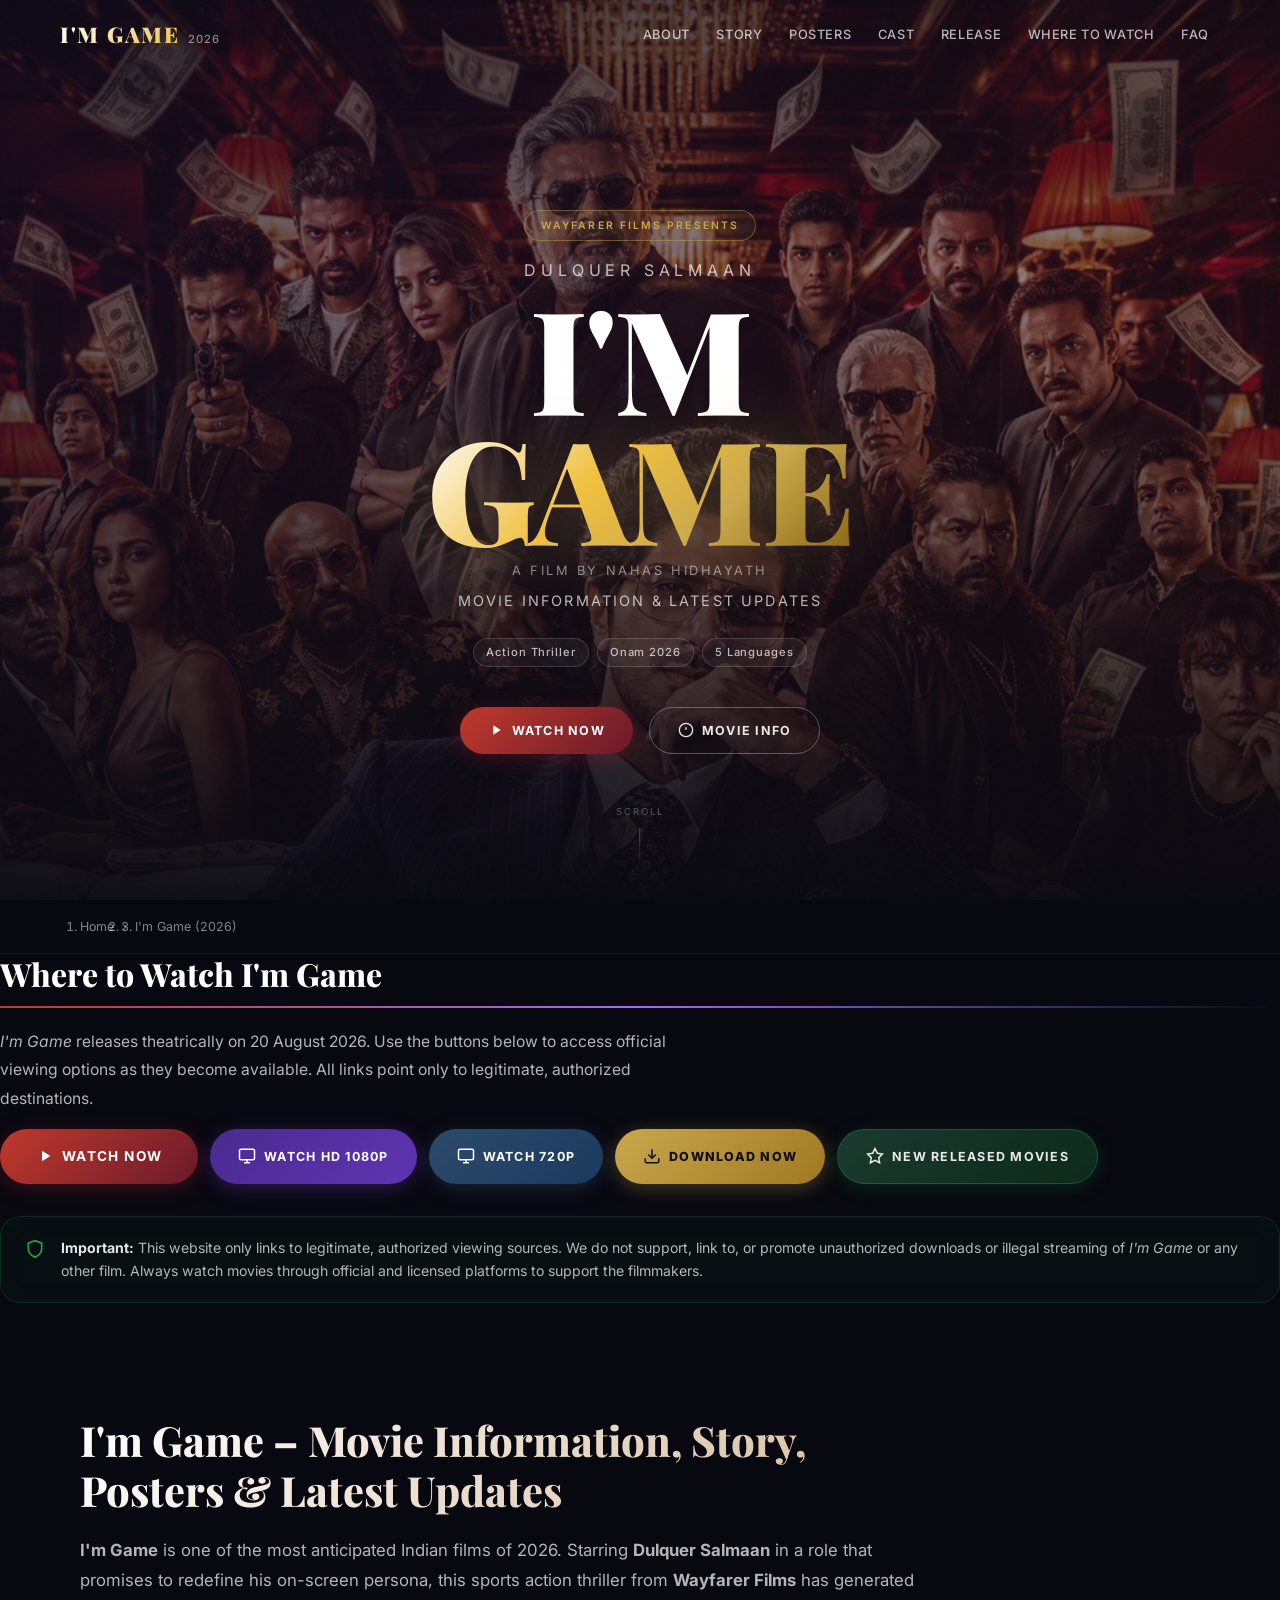
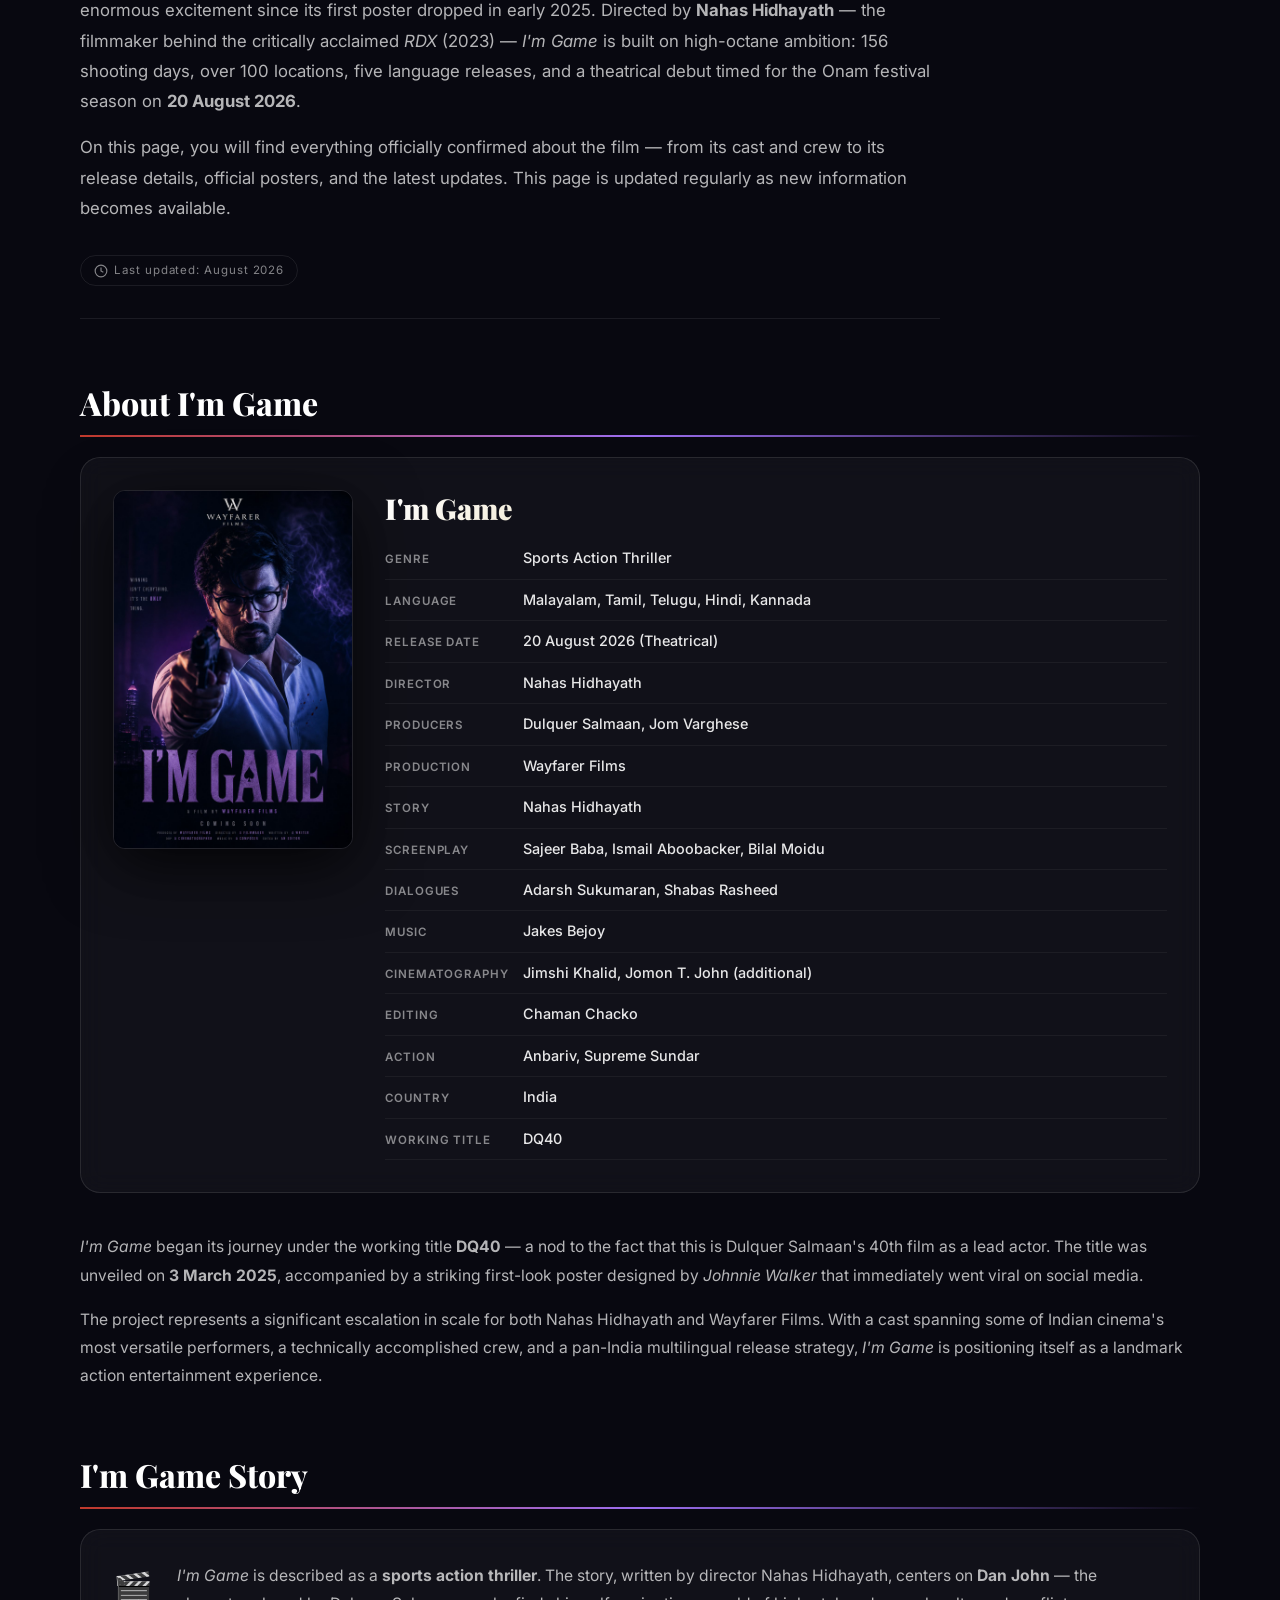
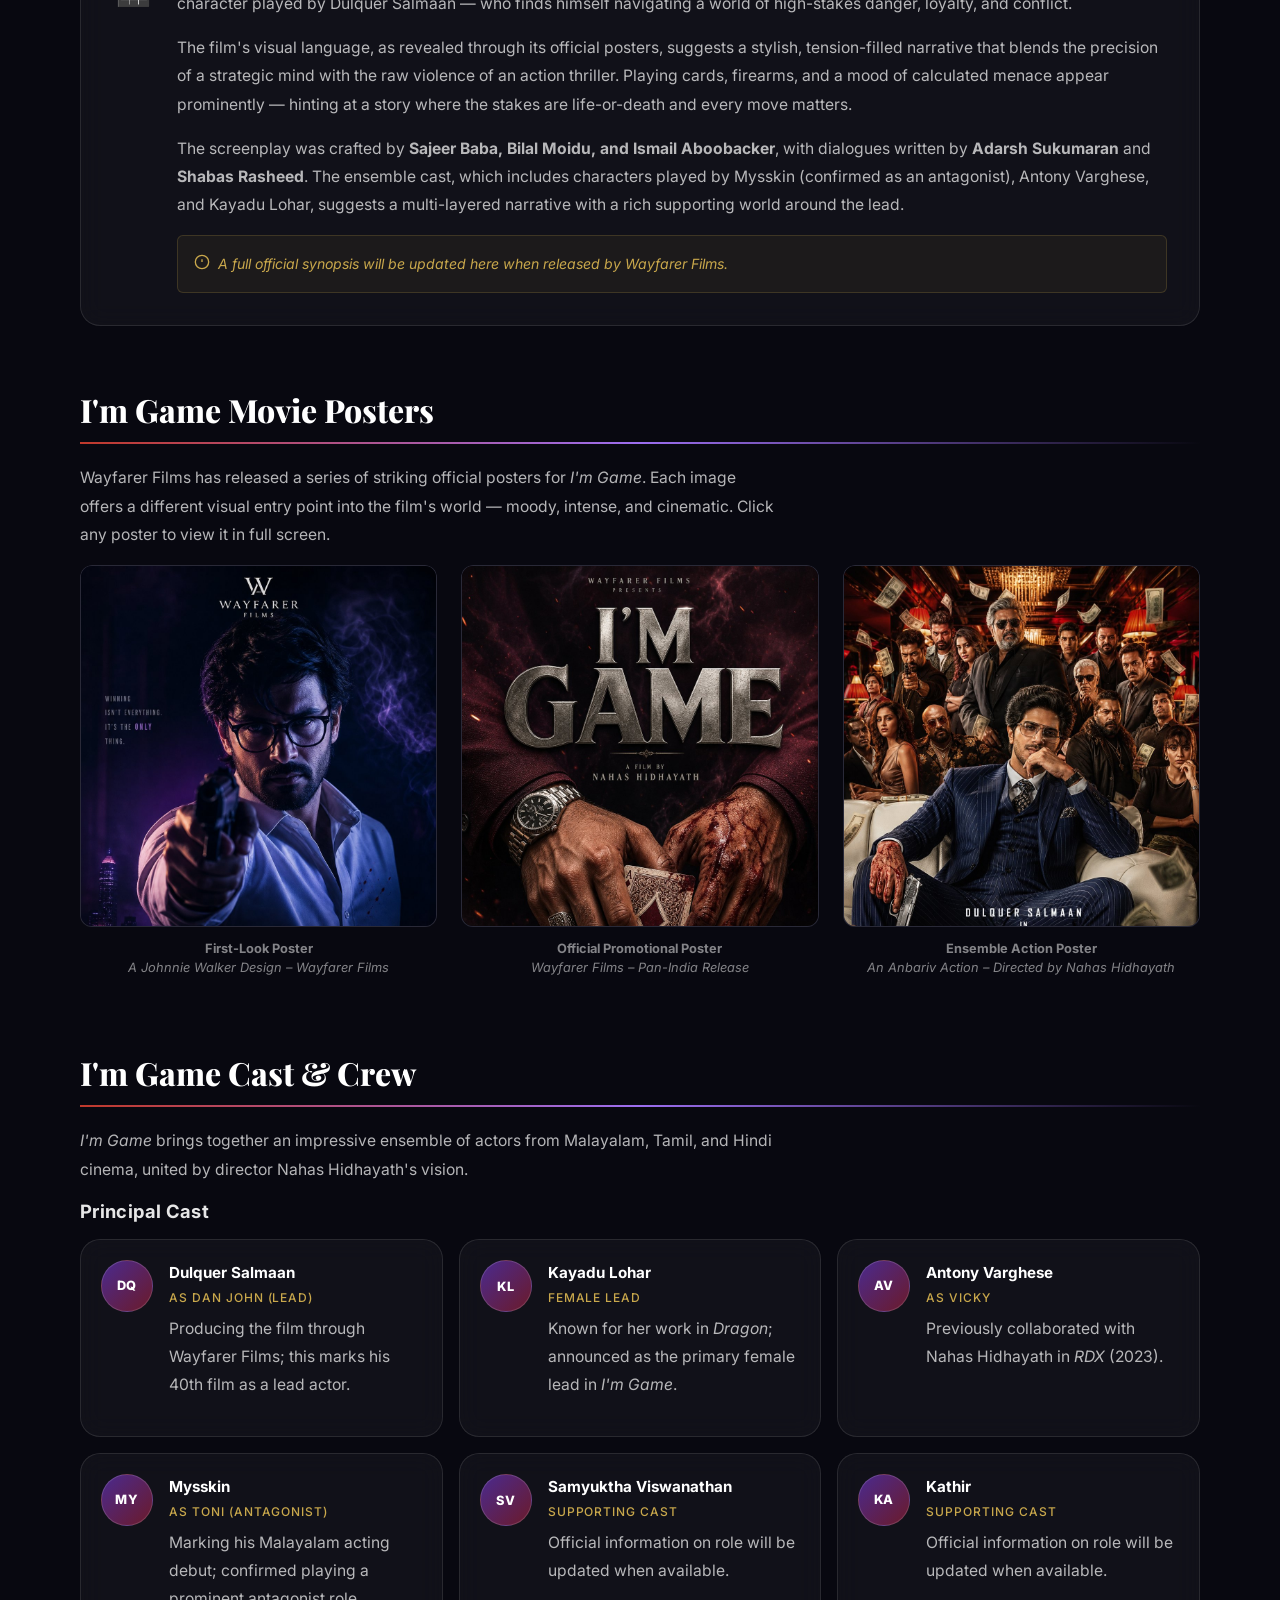
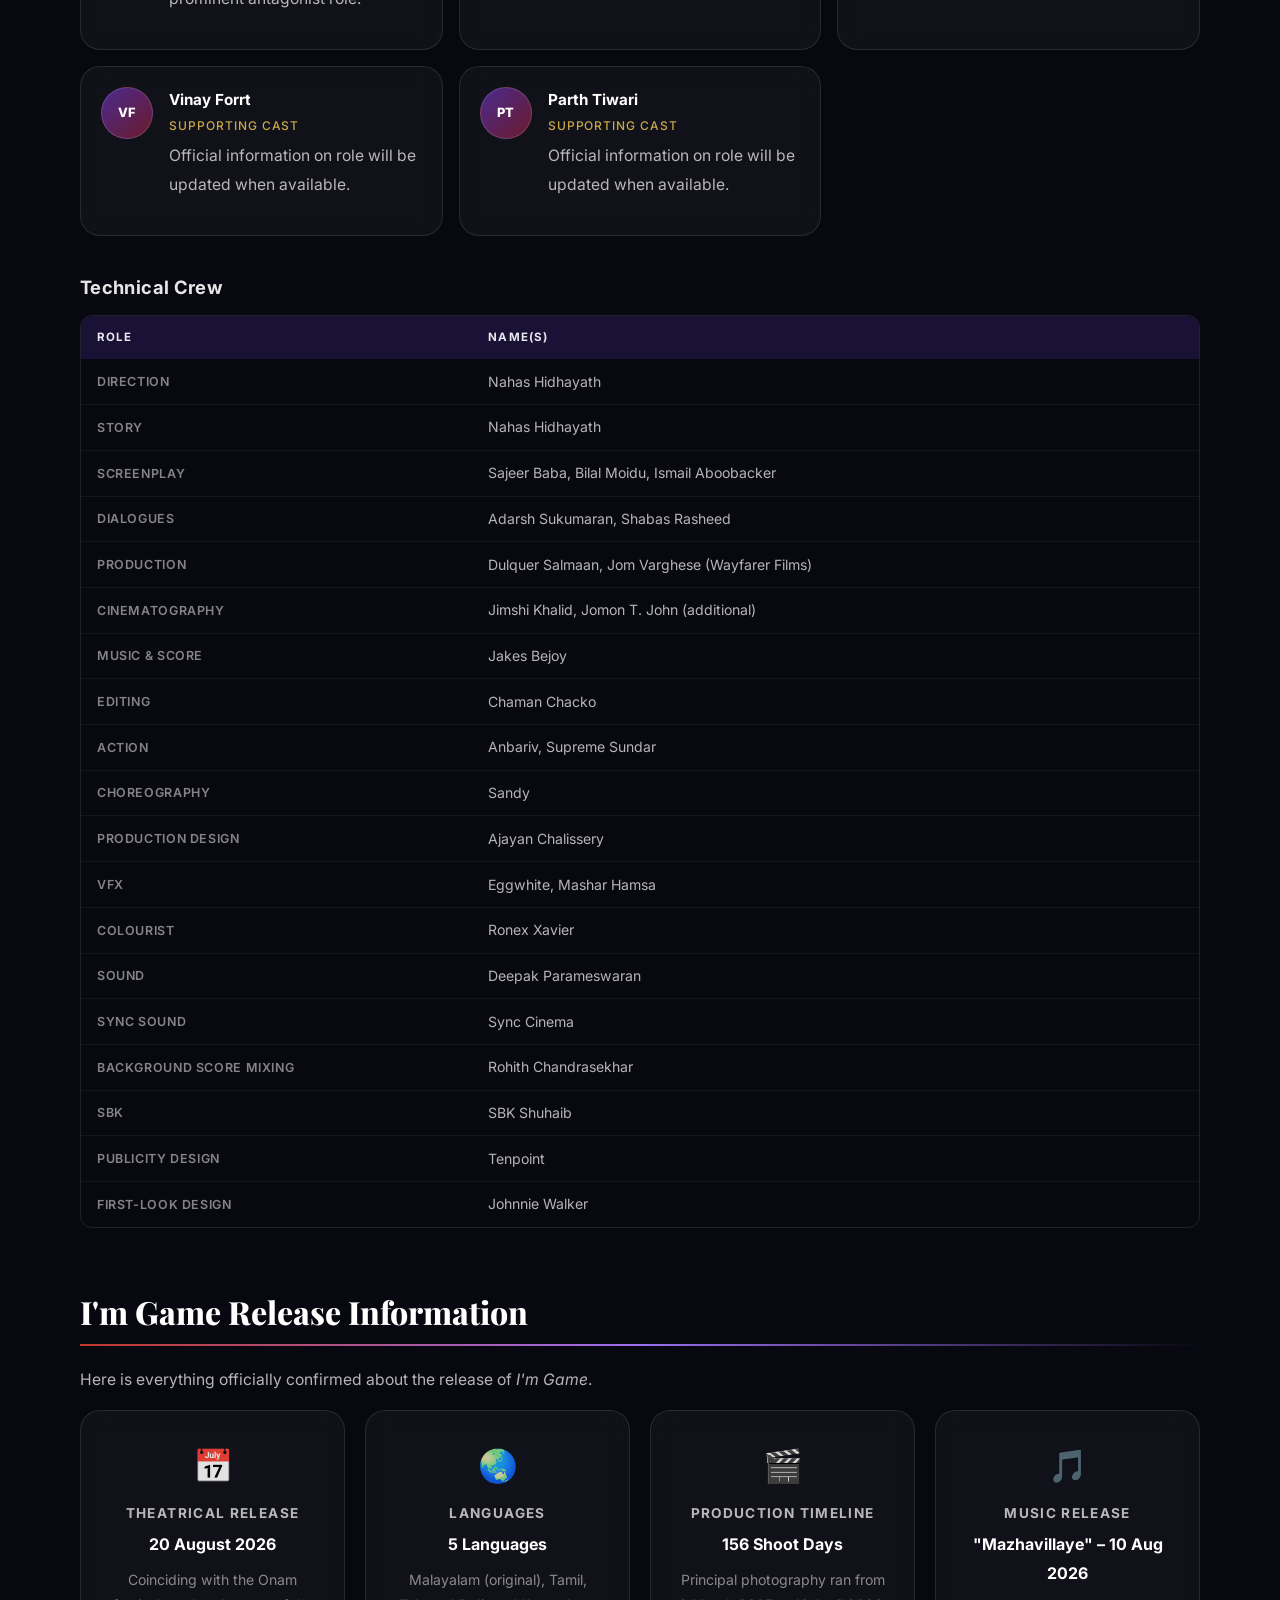
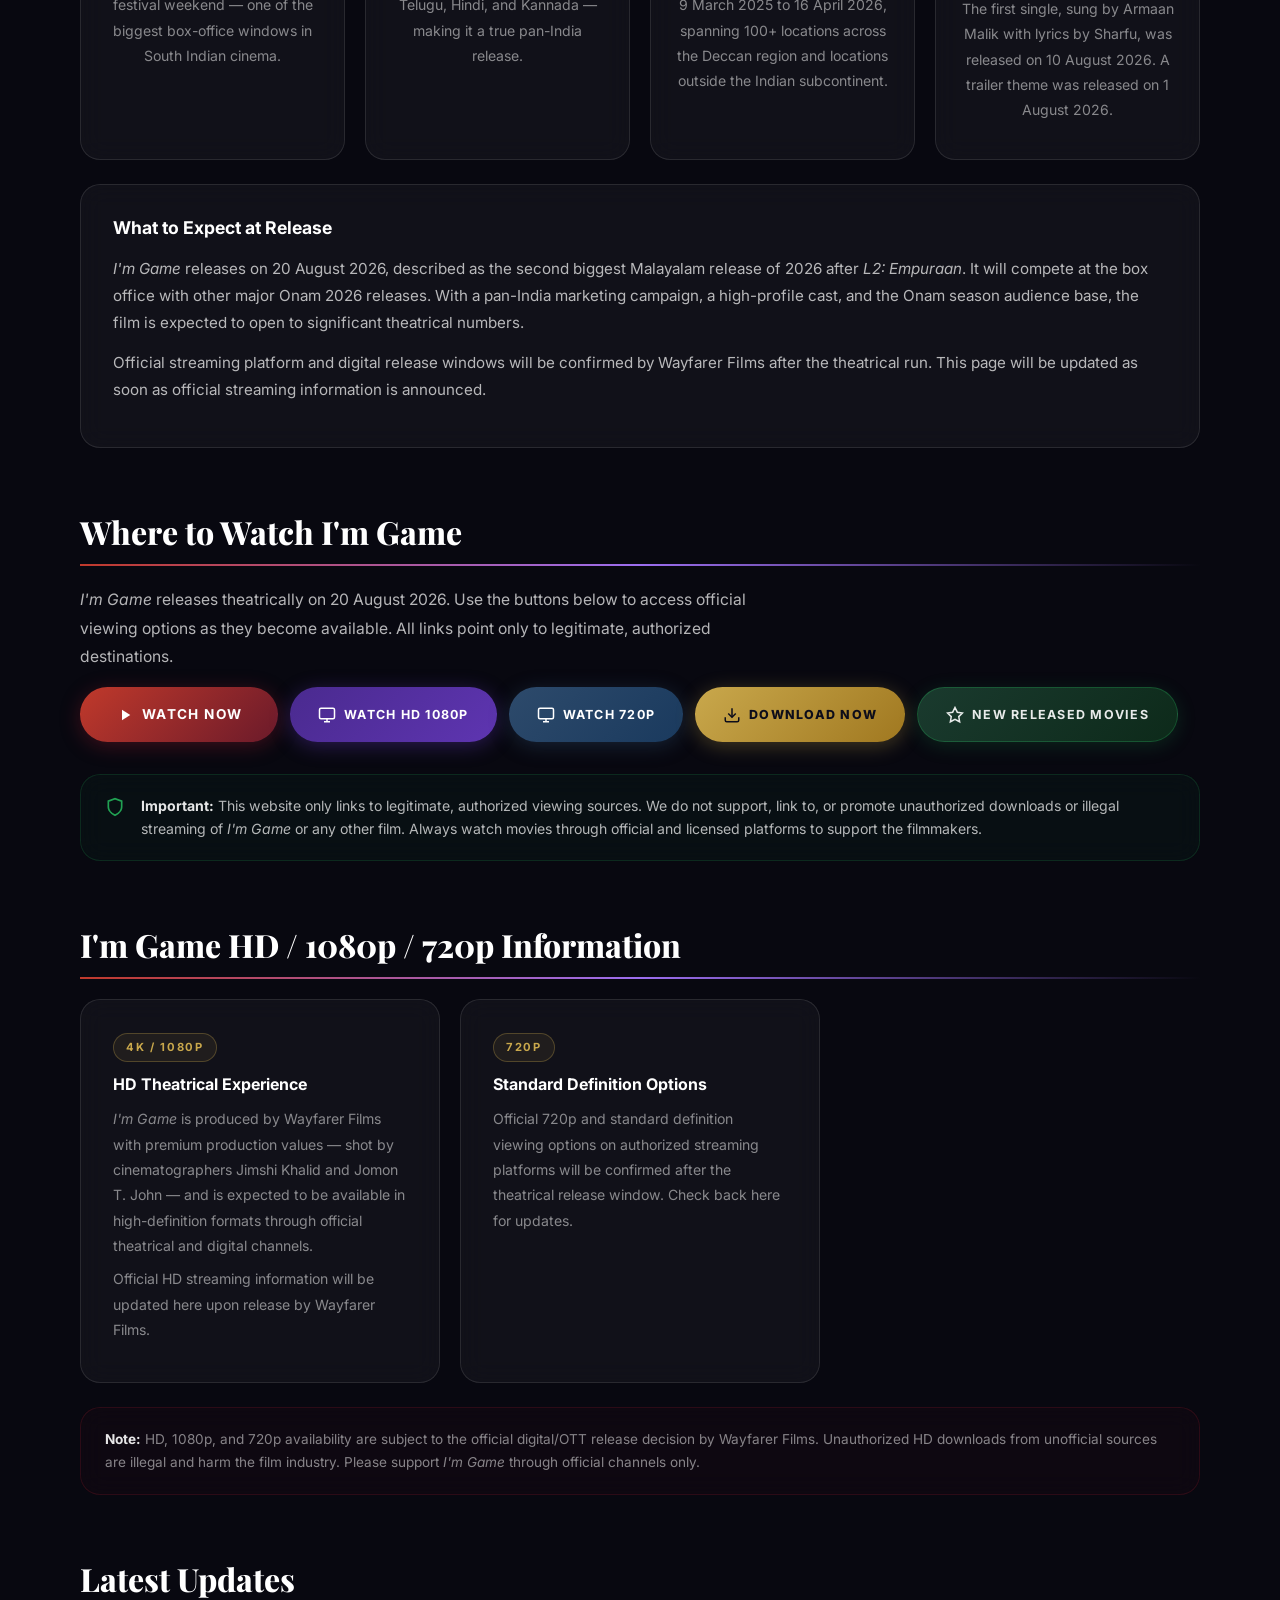
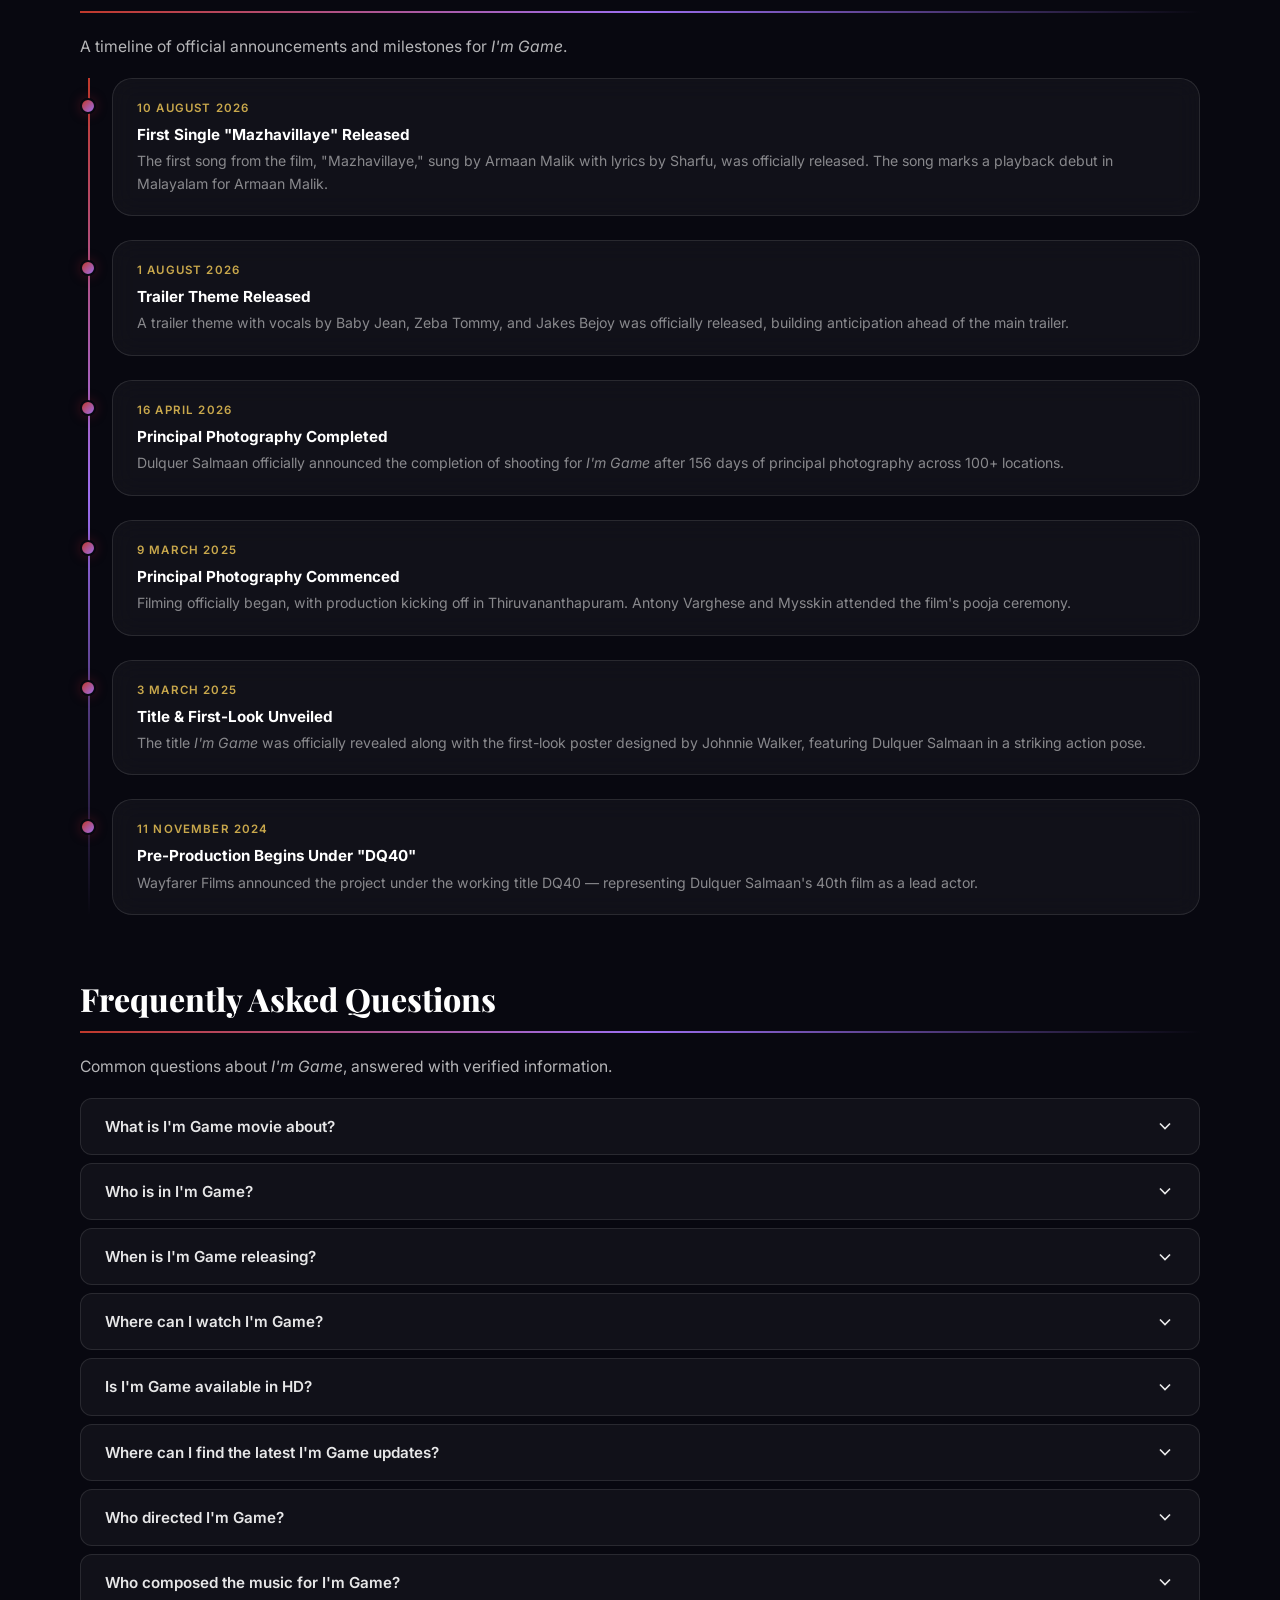
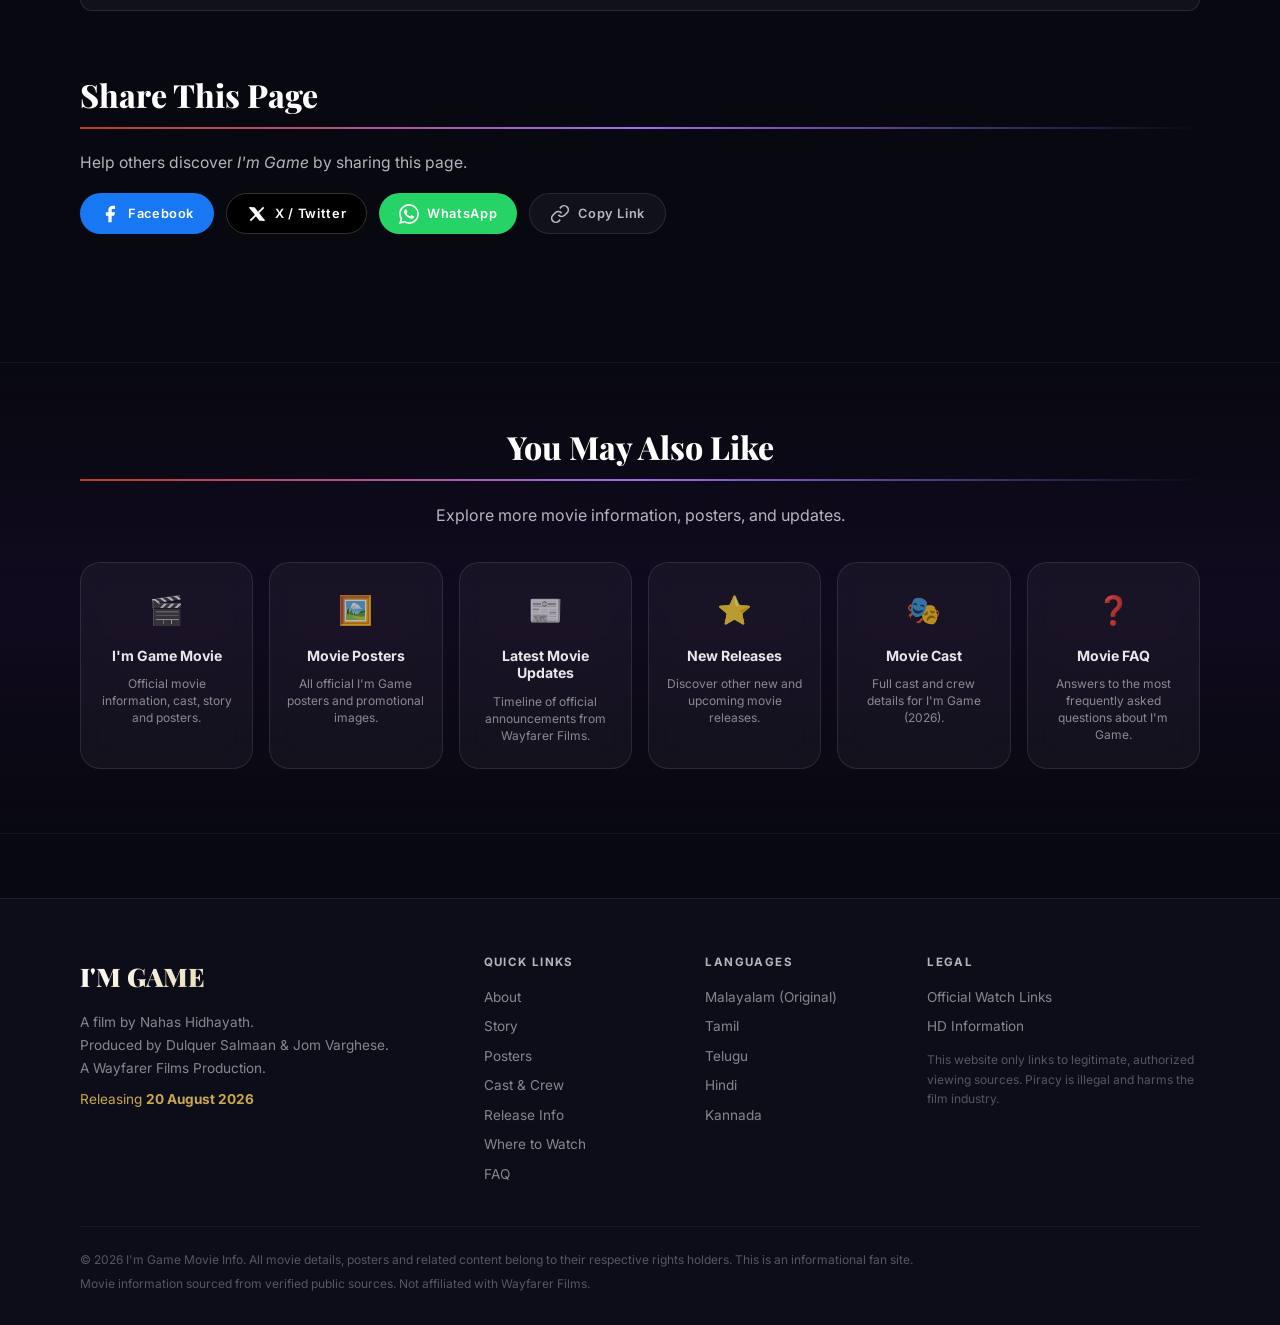
==== commit 5f103371: "Update index.html" ====
--- a/index.html
+++ b/index.html
@@ -292,7 +292,7 @@
         </ol>
       </div>
     </nav>
-<!-- ============================================================
+        <!-- ============================================================
              SECTION 0: WHERE TO WATCH
              ============================================================ -->
         <section id="watch" class="article-section reveal" aria-labelledby="watch-heading">
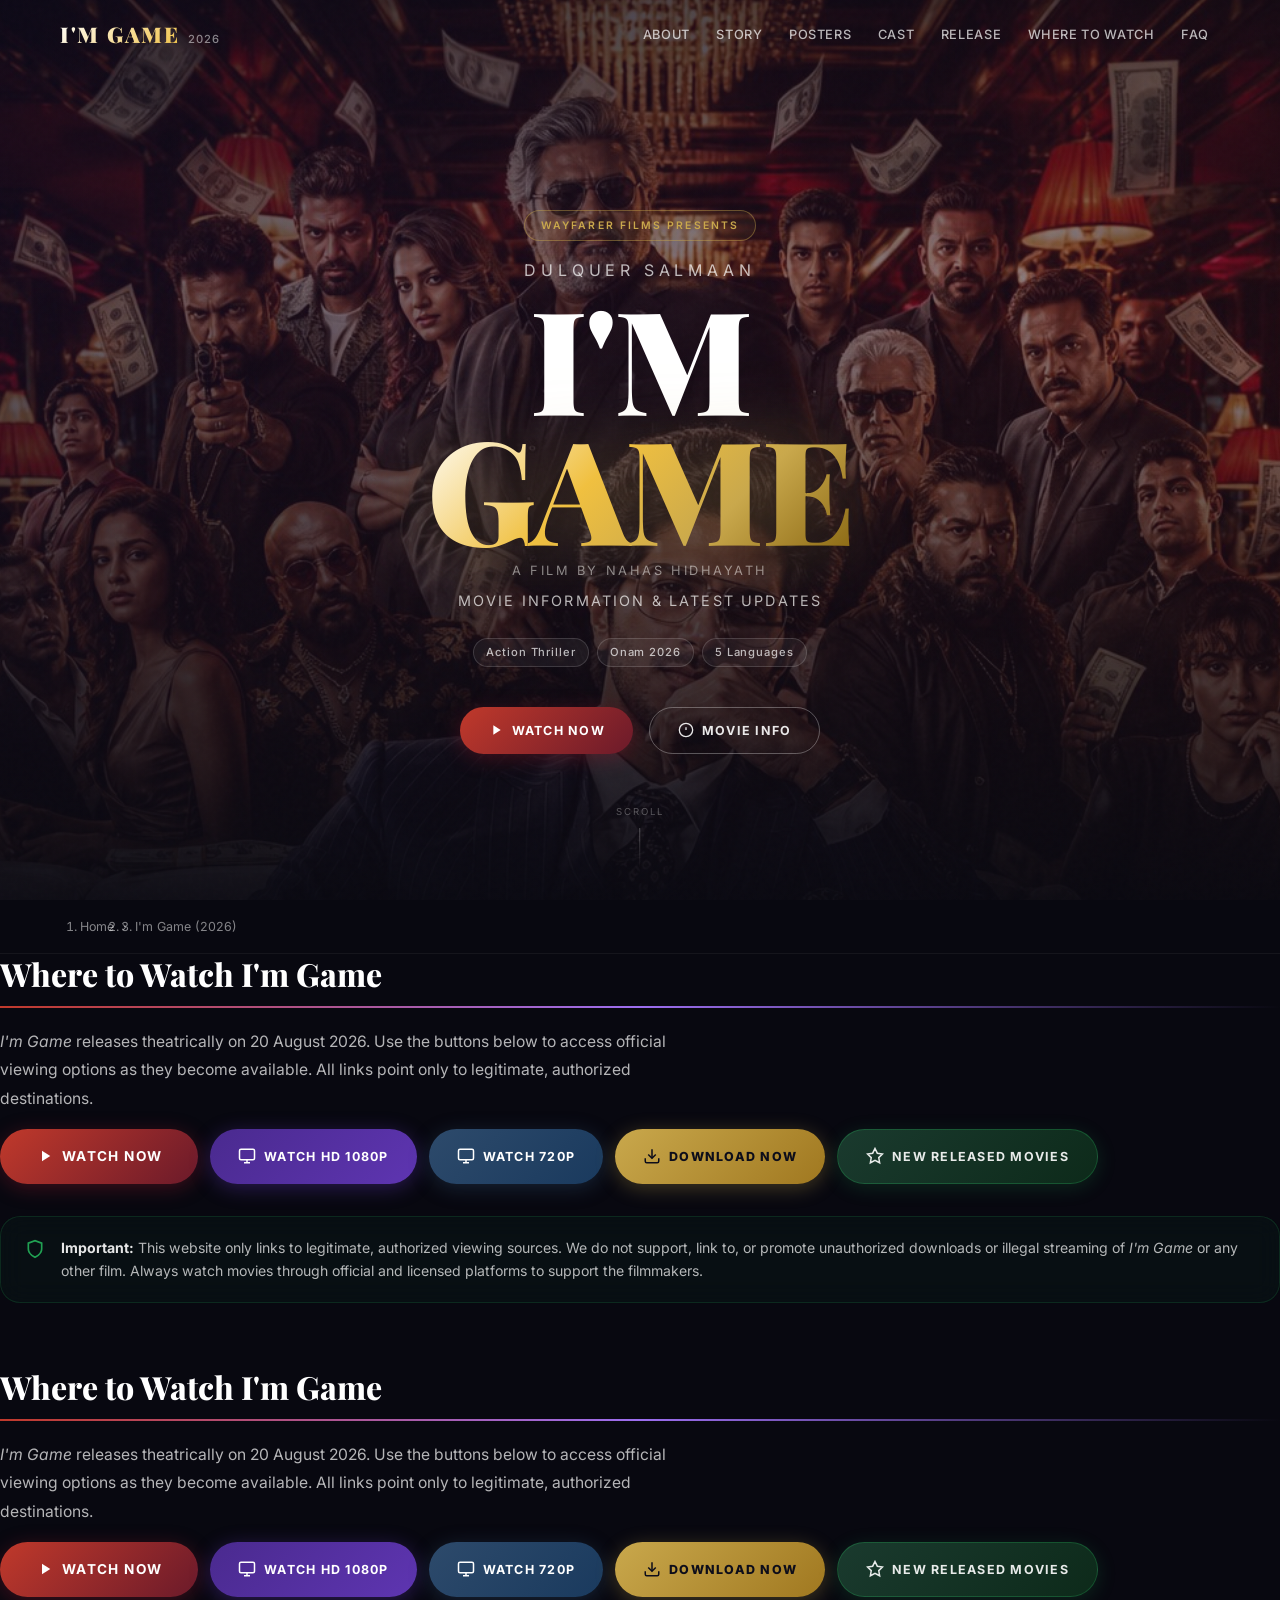
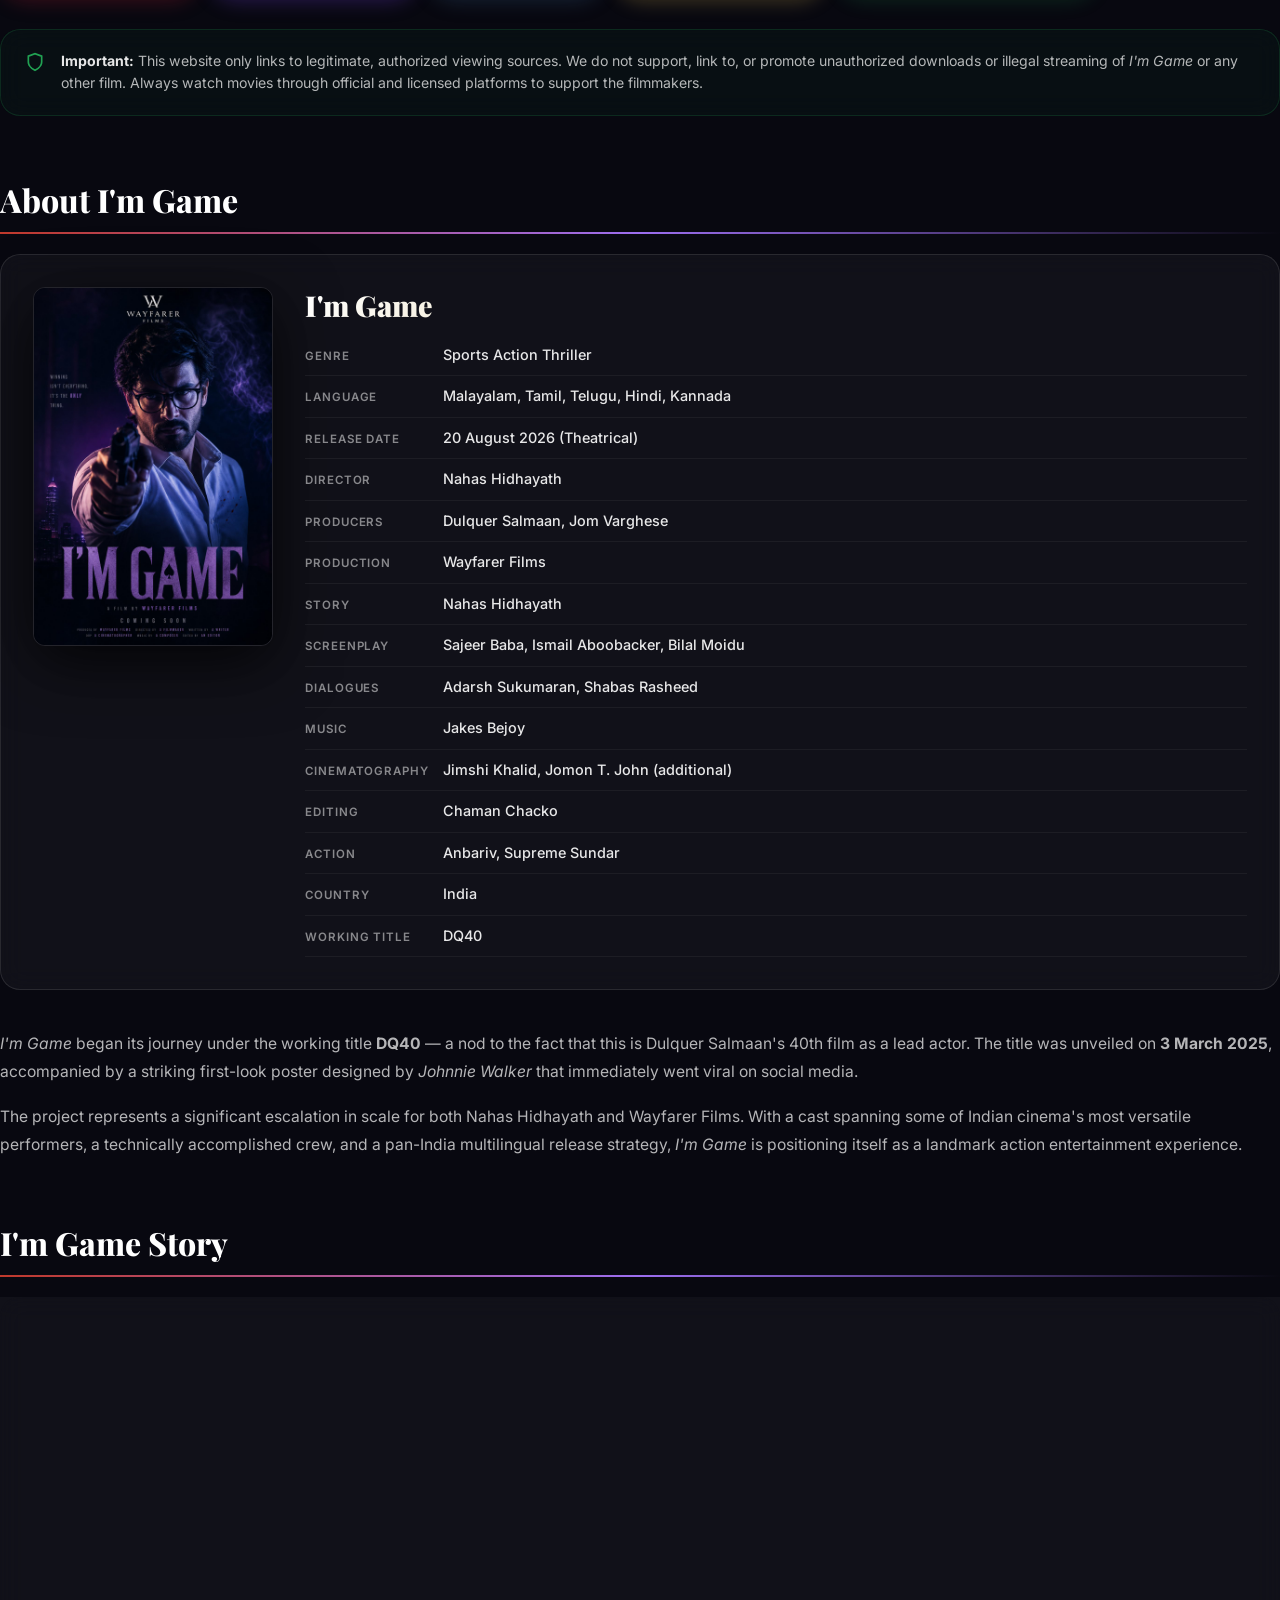
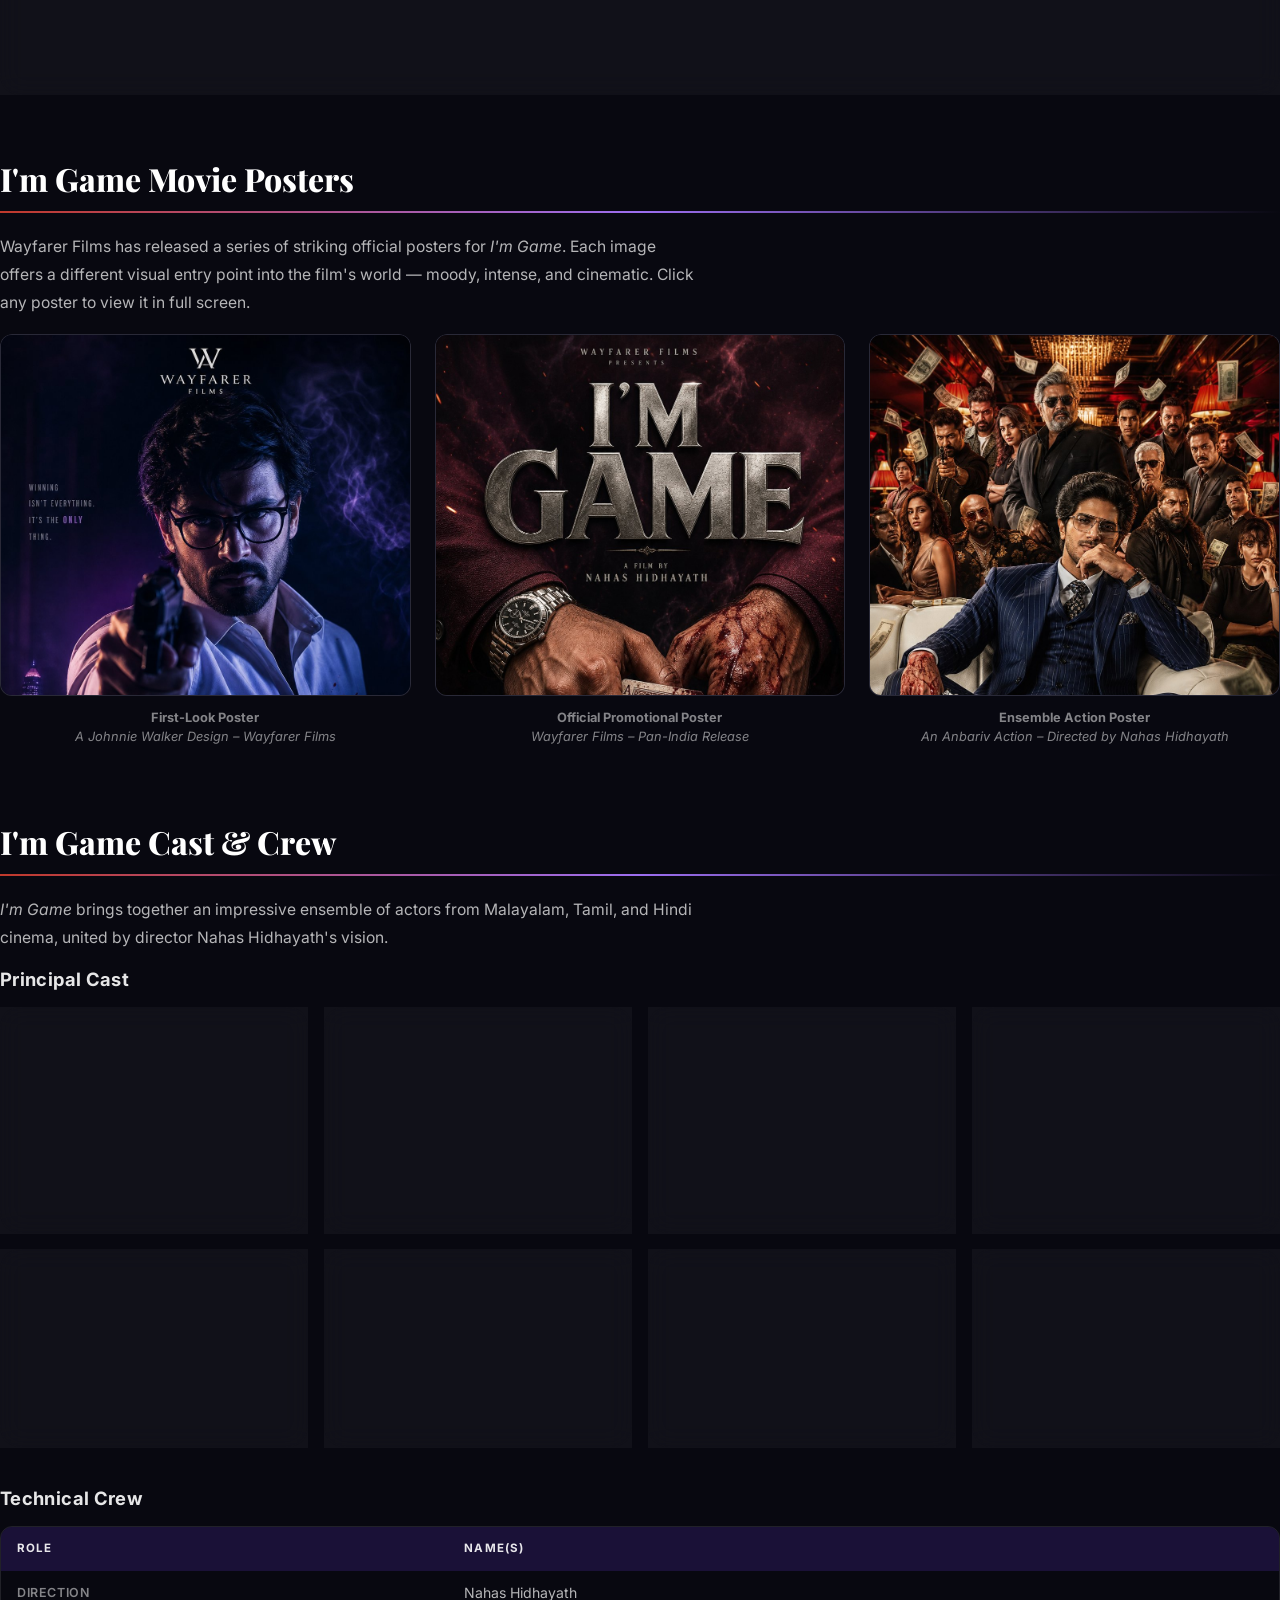
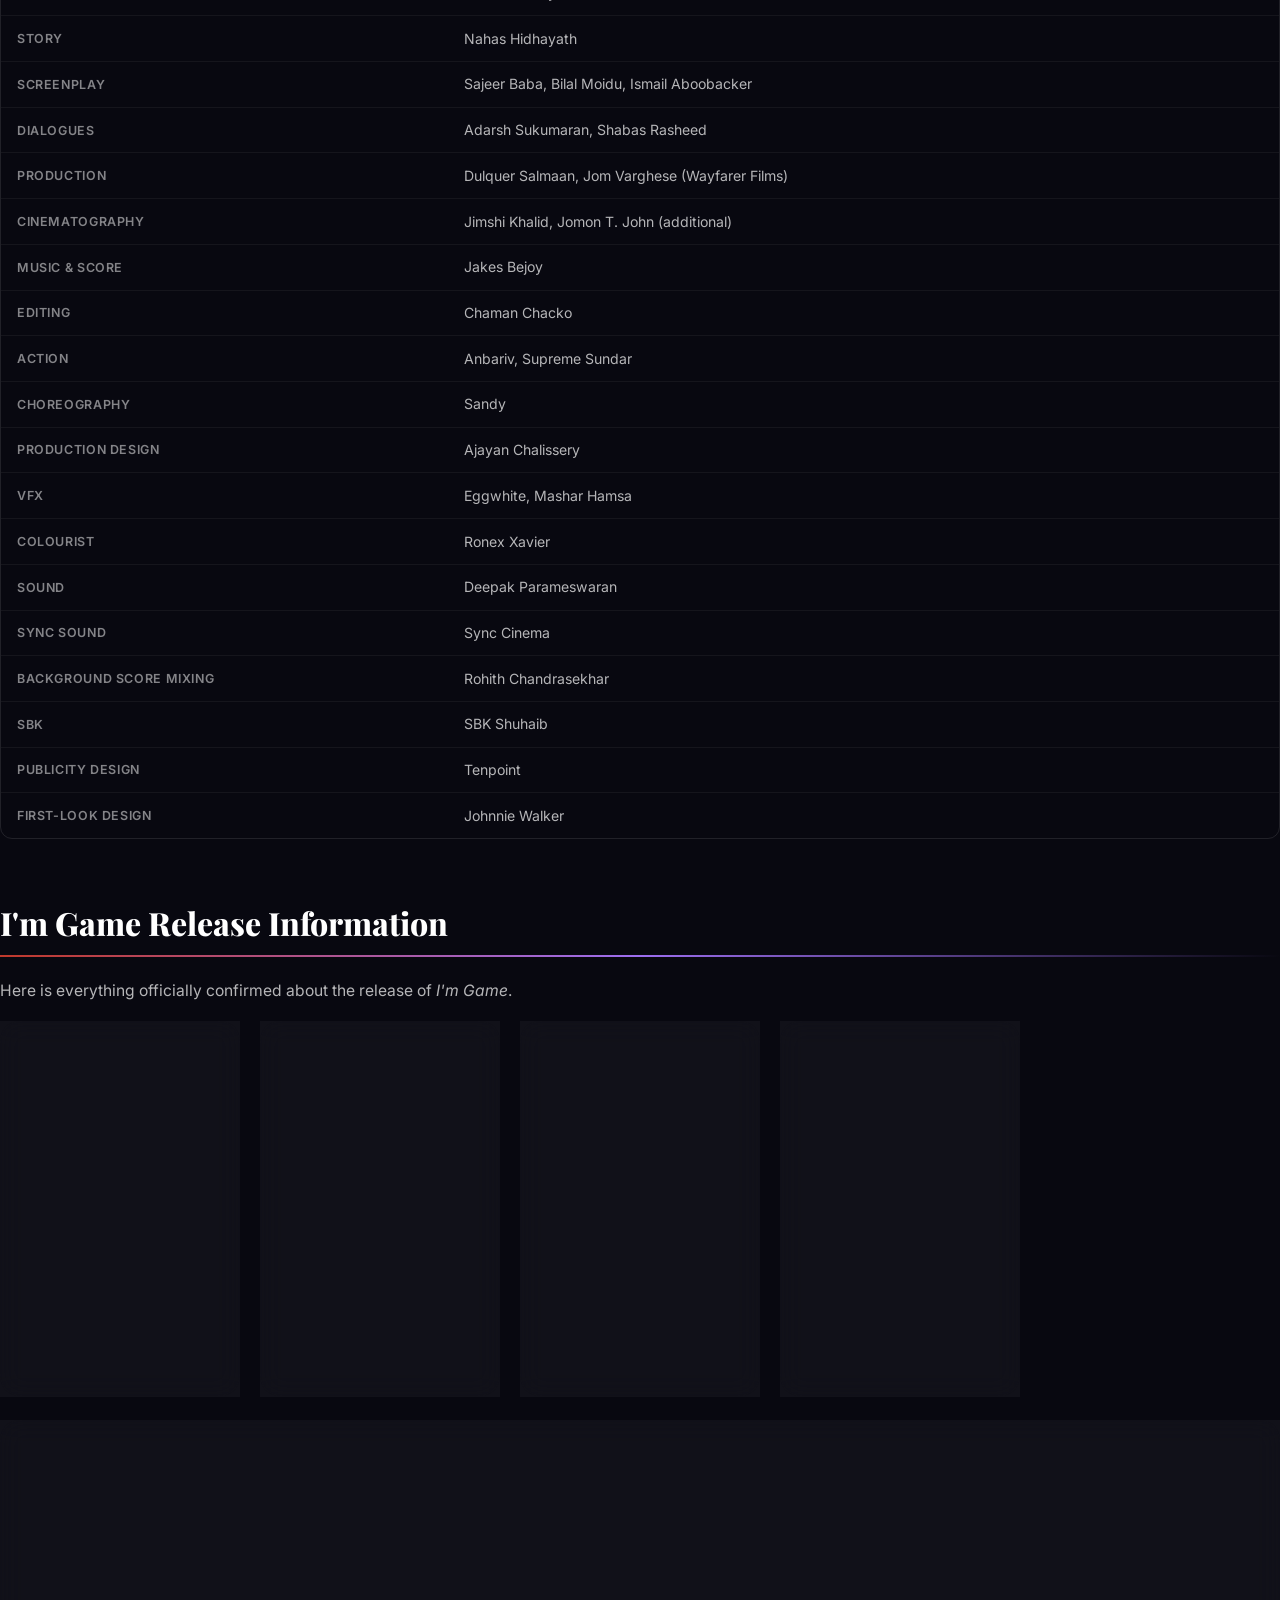
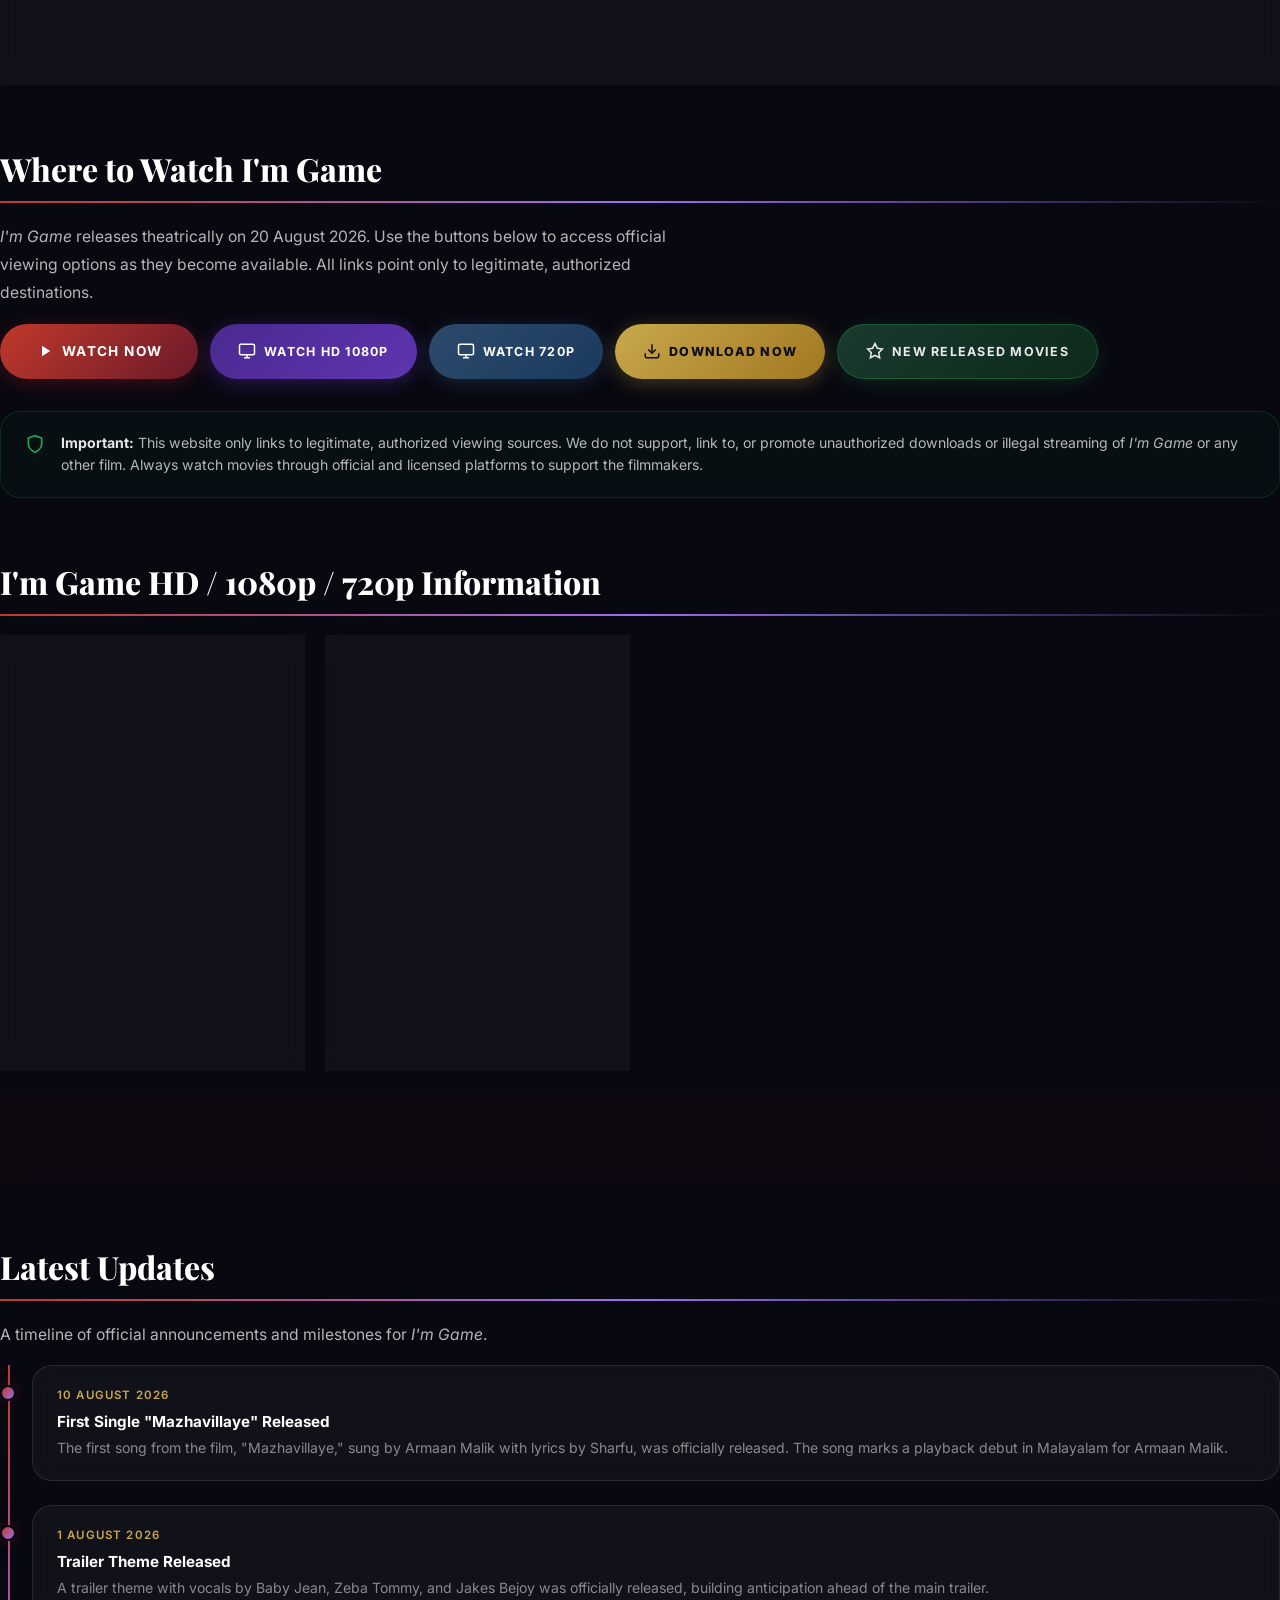
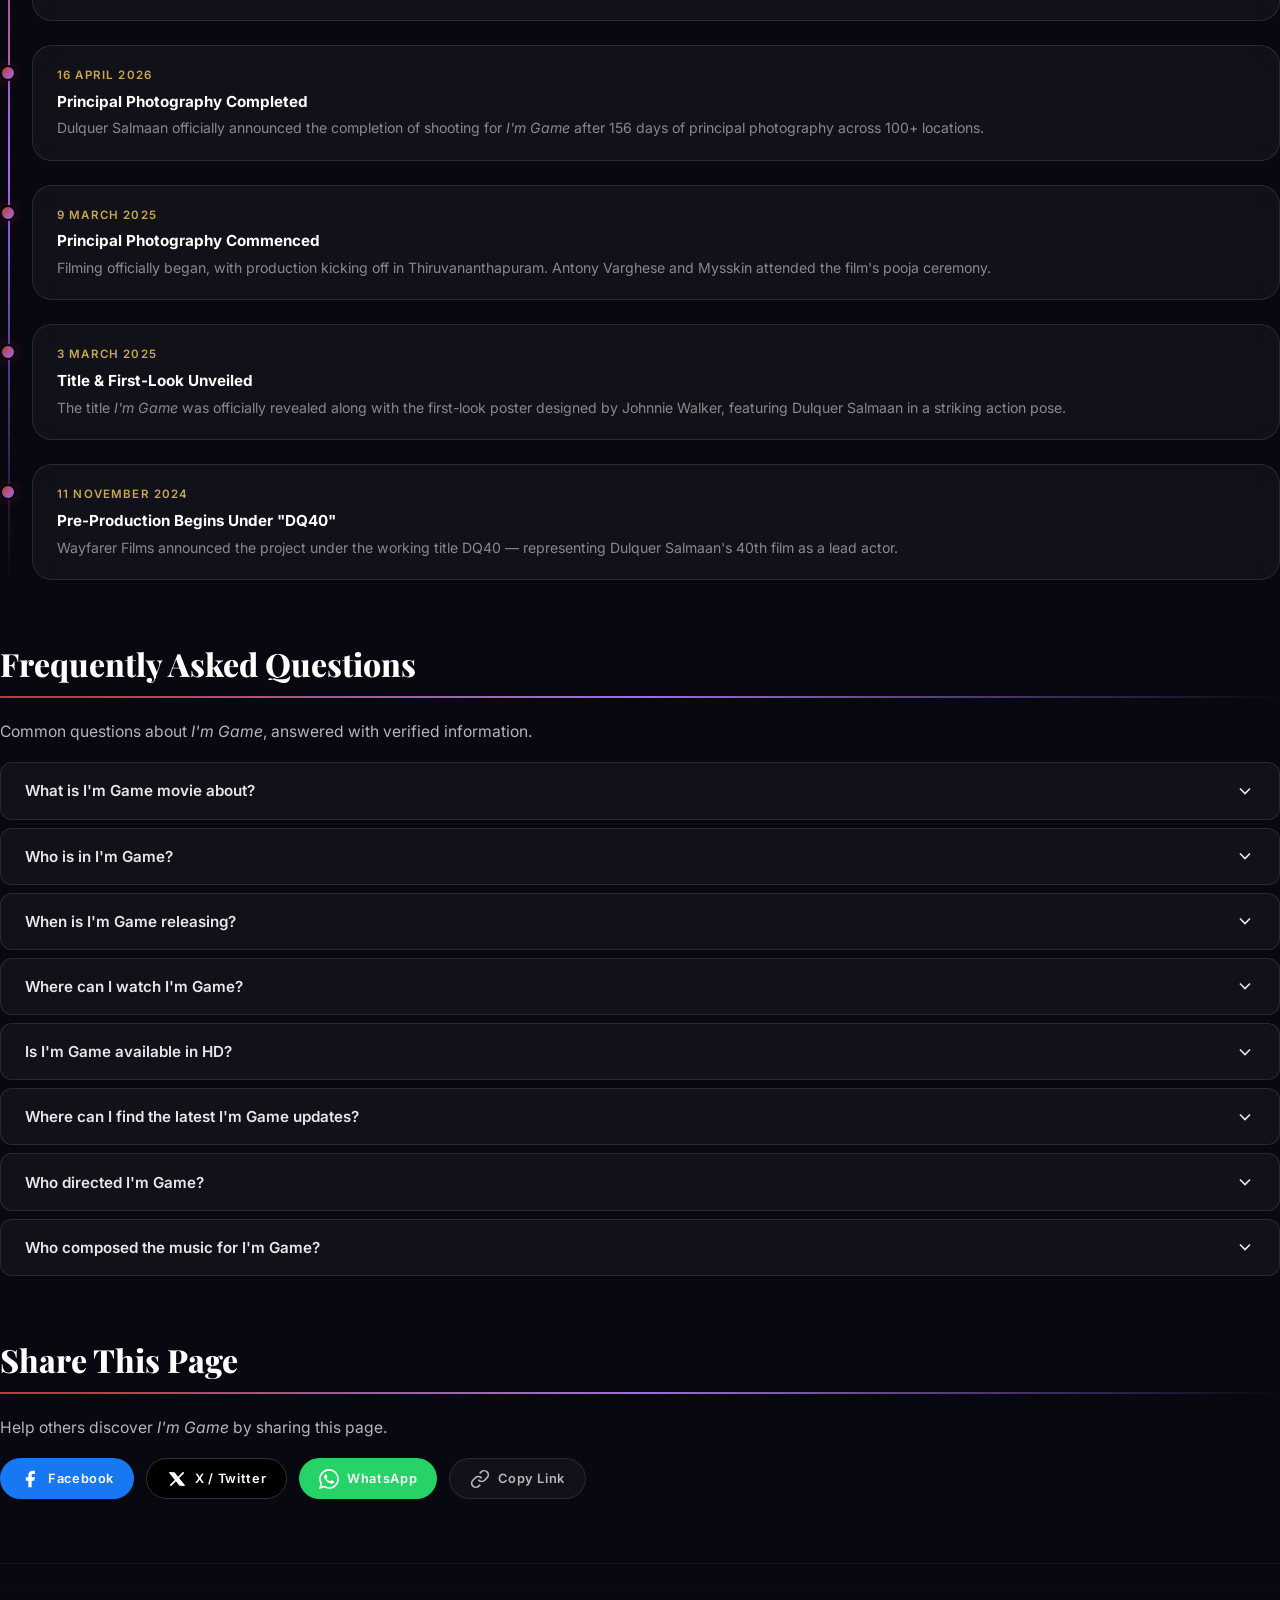
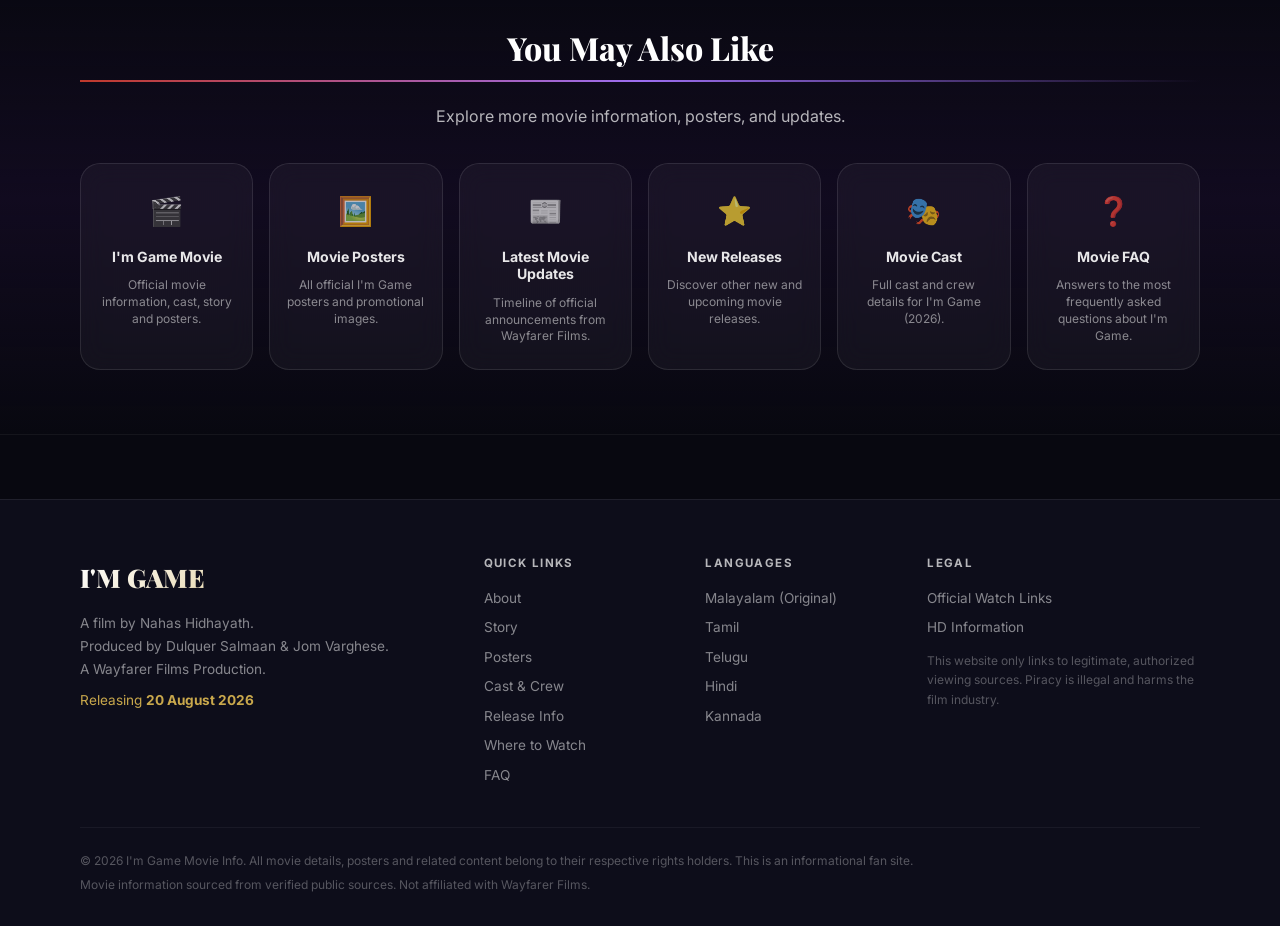
==== commit bccfbe4b: "Update index.html" ====
--- a/index.html
+++ b/index.html
@@ -335,21 +335,42 @@
     <!-- ============================================================
          SECTION 1: INTRODUCTION
          ============================================================ -->
-    <article class="article-wrapper">
-      <div class="container">
-        <header class="article-header">
-          <h1 class="article-h1">I'm Game – Movie Information, Story, Posters &amp; Latest Updates</h1>
-          <p class="article-intro">
-            <strong>I'm Game</strong> is one of the most anticipated Indian films of 2026. Starring <strong>Dulquer Salmaan</strong> in a role that promises to redefine his on-screen persona, this sports action thriller from <strong>Wayfarer Films</strong> has generated enormous excitement since its first poster dropped in early 2025. Directed by <strong>Nahas Hidhayath</strong> — the filmmaker behind the critically acclaimed <em>RDX</em> (2023) — <em>I'm Game</em> is built on high-octane ambition: 156 shooting days, over 100 locations, five language releases, and a theatrical debut timed for the Onam festival season on <strong>20 August 2026</strong>.
+    <section id="watch" class="article-section reveal" aria-labelledby="watch-heading">
+          <h2 id="watch-heading" class="section-heading">Where to Watch I'm Game</h2>
+          <p class="section-intro-text">
+            <em>I'm Game</em> releases theatrically on 20 August 2026. Use the buttons below to access official viewing options as they become available. All links point only to legitimate, authorized destinations.
           </p>
-          <p class="article-intro">
-            On this page, you will find everything officially confirmed about the film — from its cast and crew to its release details, official posters, and the latest updates. This page is updated regularly as new information becomes available.
-          </p>
-          <div class="article-update-tag">
-            <svg width="14" height="14" viewBox="0 0 24 24" fill="none" stroke="currentColor" stroke-width="2" aria-hidden="true"><circle cx="12" cy="12" r="10"/><polyline points="12 6 12 12 16 14"/></svg>
-            Last updated: August 2026
-          </div>
-        </header>
+
+          <div class="watch-buttons-group">
+            <a href="#" class="btn btn-primary btn-glow btn-large" data-link="watchNow" id="btn-watch-now" rel="noopener noreferrer">
+              <svg width="18" height="18" viewBox="0 0 24 24" fill="currentColor" aria-hidden="true"><path d="M8 5v14l11-7z"/></svg>
+              WATCH NOW
+            </a>
+            <a href="#" class="btn btn-hd" data-link="watch1080" id="btn-watch-1080" rel="noopener noreferrer">
+              <svg width="18" height="18" viewBox="0 0 24 24" fill="none" stroke="currentColor" stroke-width="2" aria-hidden="true"><rect x="2" y="3" width="20" height="14" rx="2" ry="2"/><line x1="8" y1="21" x2="16" y2="21"/><line x1="12" y1="17" x2="12" y2="21"/></svg>
+              WATCH HD 1080P
+            </a>
+            <a href="#" class="btn btn-hd btn-720" data-link="watch720" id="btn-watch-720" rel="noopener noreferrer">
+              <svg width="18" height="18" viewBox="0 0 24 24" fill="none" stroke="currentColor" stroke-width="2" aria-hidden="true"><rect x="2" y="3" width="20" height="14" rx="2" ry="2"/><line x1="8" y1="21" x2="16" y2="21"/><line x1="12" y1="17" x2="12" y2="21"/></svg>
+              WATCH 720P
+            </a>
+            <a href="#" class="btn btn-download" data-link="download" id="btn-download" rel="noopener noreferrer">
+              <svg width="18" height="18" viewBox="0 0 24 24" fill="none" stroke="currentColor" stroke-width="2" aria-hidden="true"><path d="M21 15v4a2 2 0 0 1-2 2H5a2 2 0 0 1-2-2v-4"/><polyline points="7 10 12 15 17 10"/><line x1="12" y1="15" x2="12" y2="3"/></svg>
+              DOWNLOAD NOW
+            </a>
+            <a href="#" class="btn btn-new-releases" data-link="newReleases" id="btn-new-releases" rel="noopener noreferrer">
+              <svg width="18" height="18" viewBox="0 0 24 24" fill="none" stroke="currentColor" stroke-width="2" aria-hidden="true"><polygon points="12 2 15.09 8.26 22 9.27 17 14.14 18.18 21.02 12 17.77 5.82 21.02 7 14.14 2 9.27 8.91 8.26 12 2"/></svg>
+              NEW RELEASED MOVIES
+            </a>
+          </div>
+
+          <div class="watch-notice glass-card">
+            <svg width="20" height="20" viewBox="0 0 24 24" fill="none" stroke="currentColor" stroke-width="2" aria-hidden="true"><path d="M12 22s8-4 8-10V5l-8-3-8 3v7c0 6 8 10 8 10z"/></svg>
+            <p>
+              <strong>Important:</strong> This website only links to legitimate, authorized viewing sources. We do not support, link to, or promote unauthorized downloads or illegal streaming of <em>I'm Game</em> or any other film. Always watch movies through official and licensed platforms to support the filmmakers.
+            </p>
+          </div>
+        </section>
 
         <!-- ============================================================
              SECTION 2: ABOUT
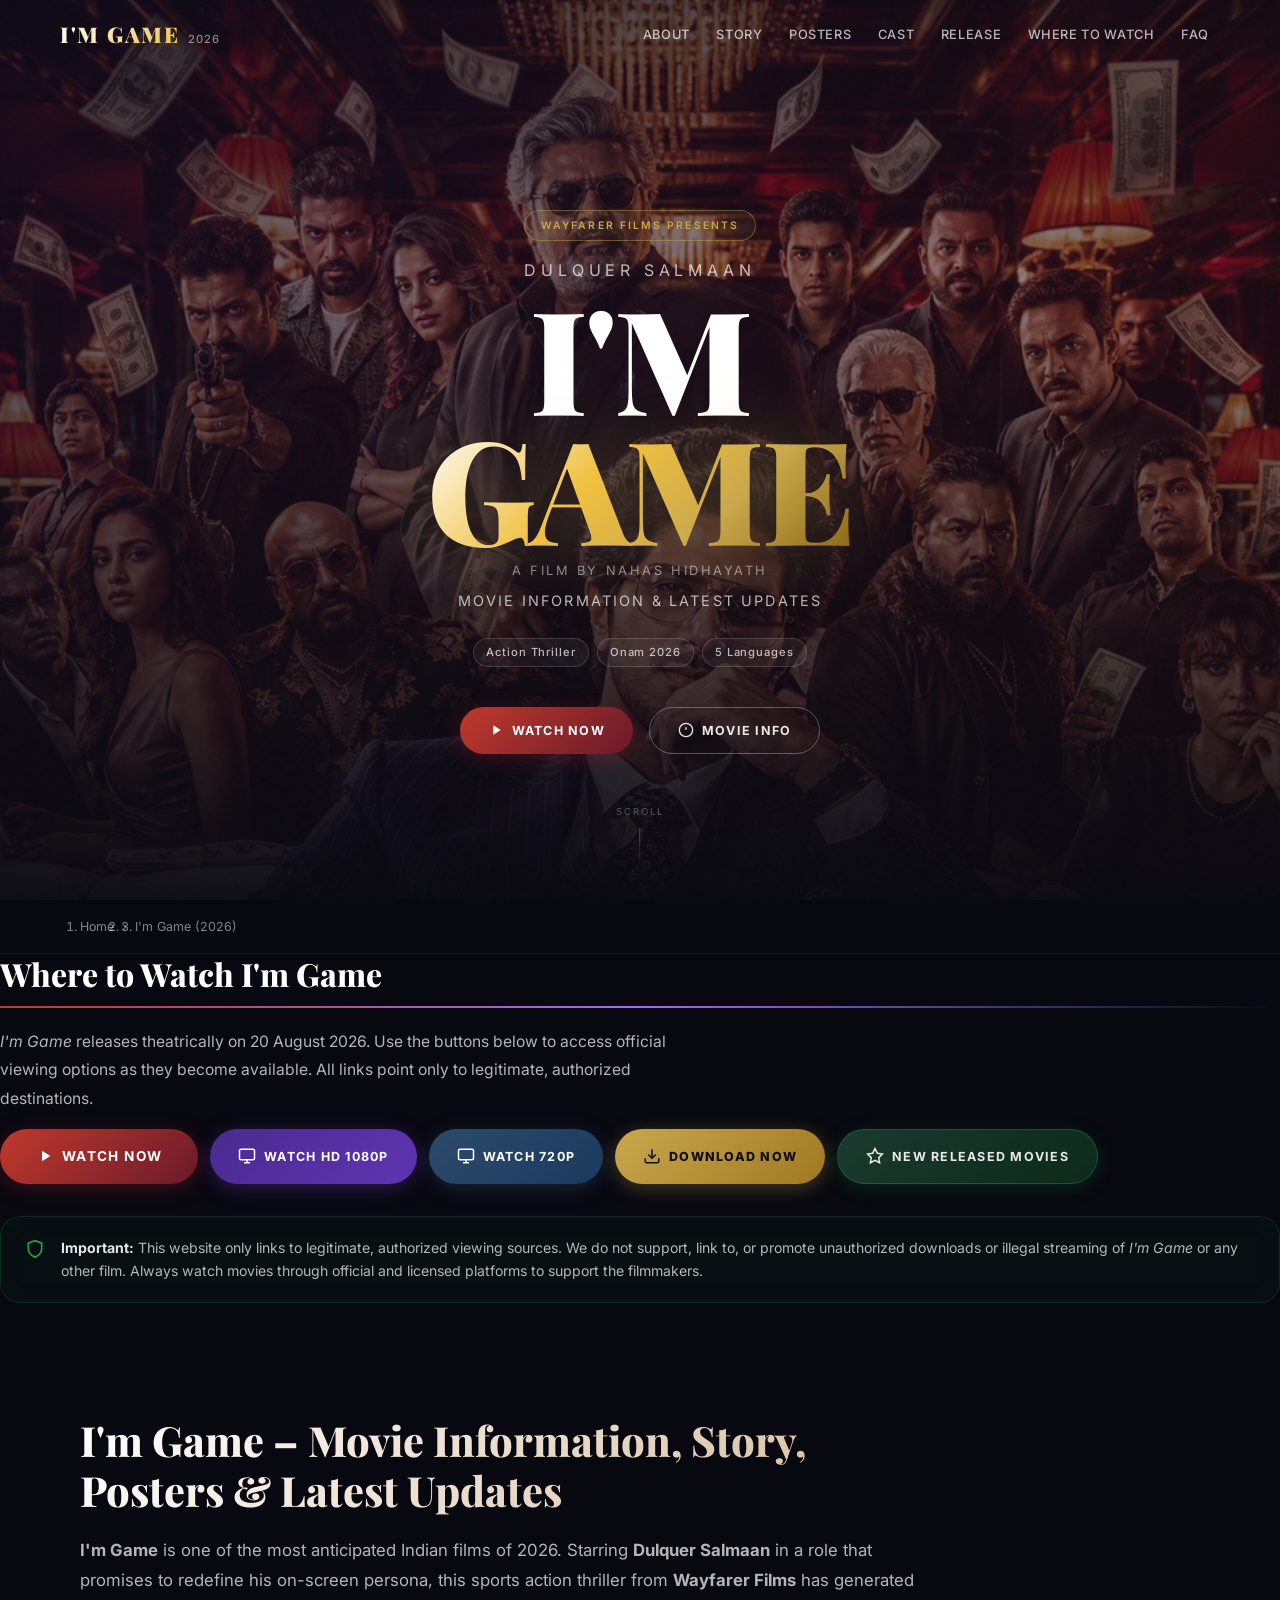
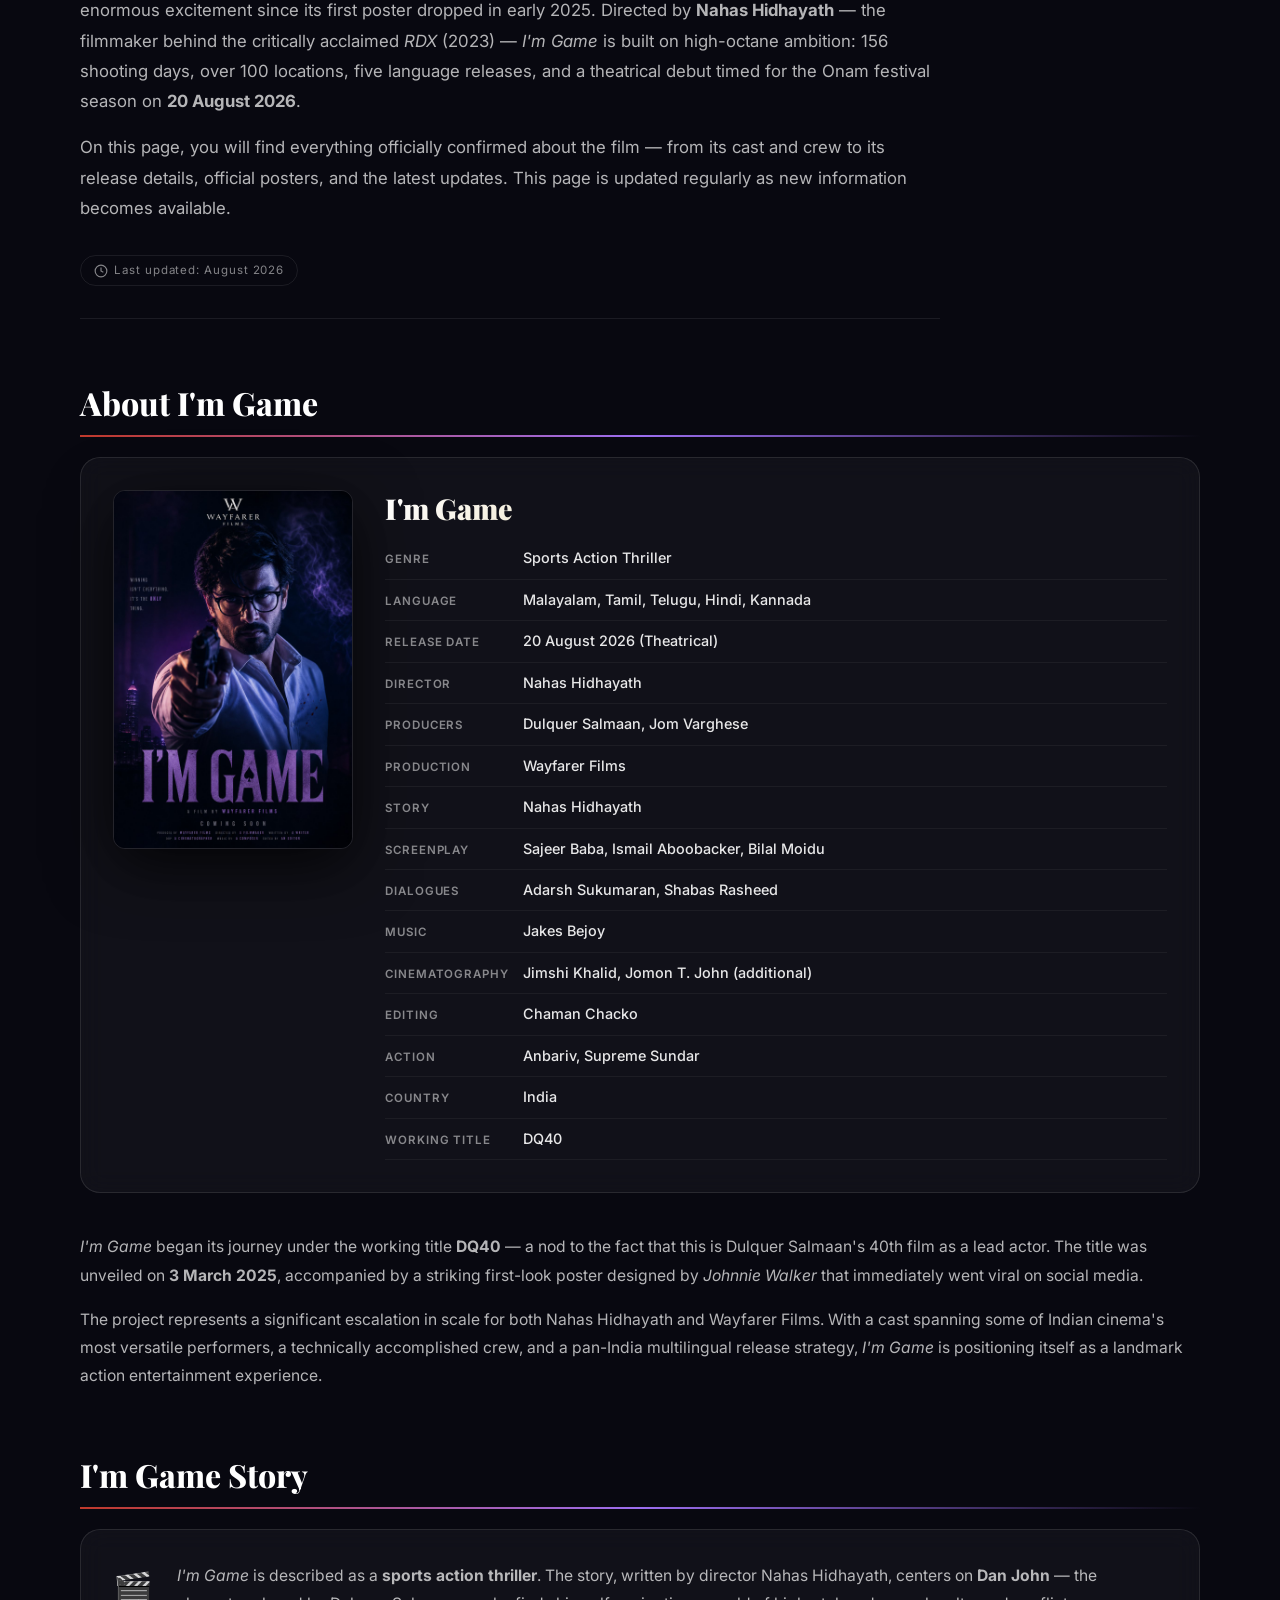
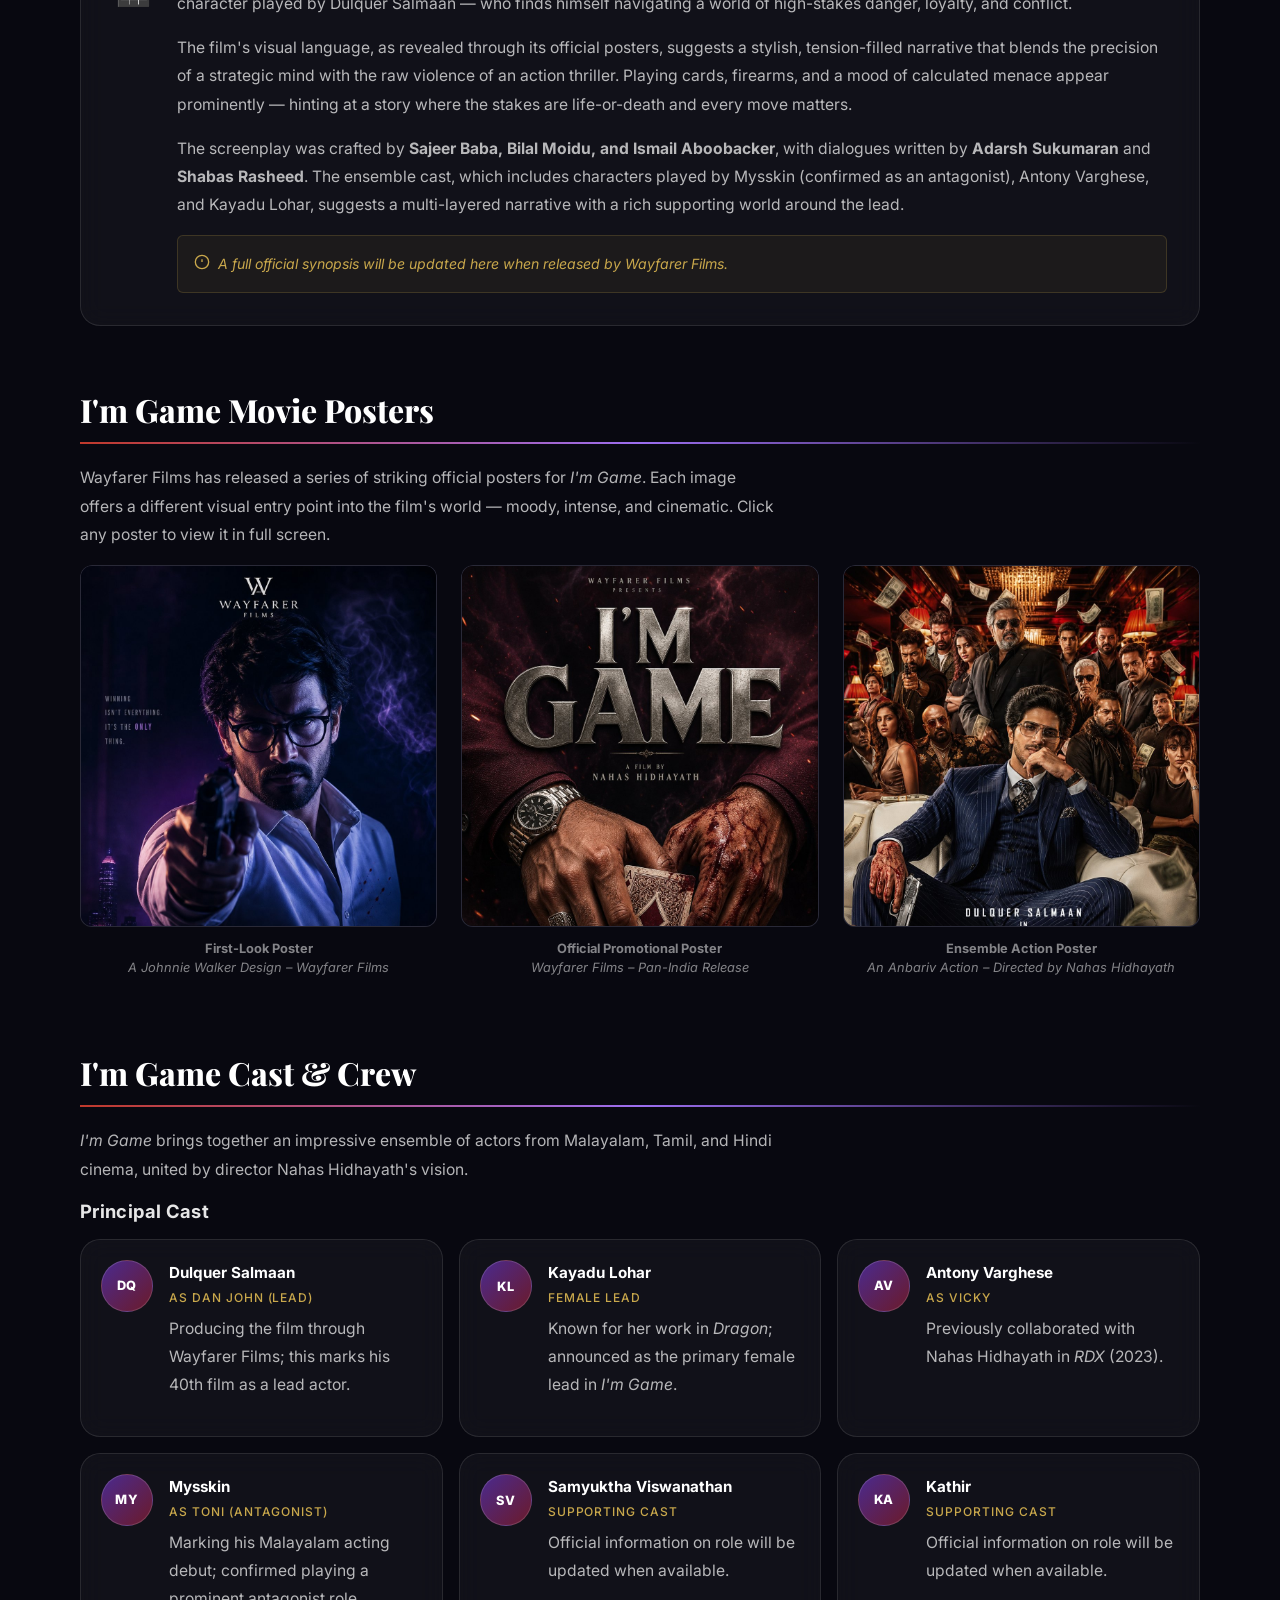
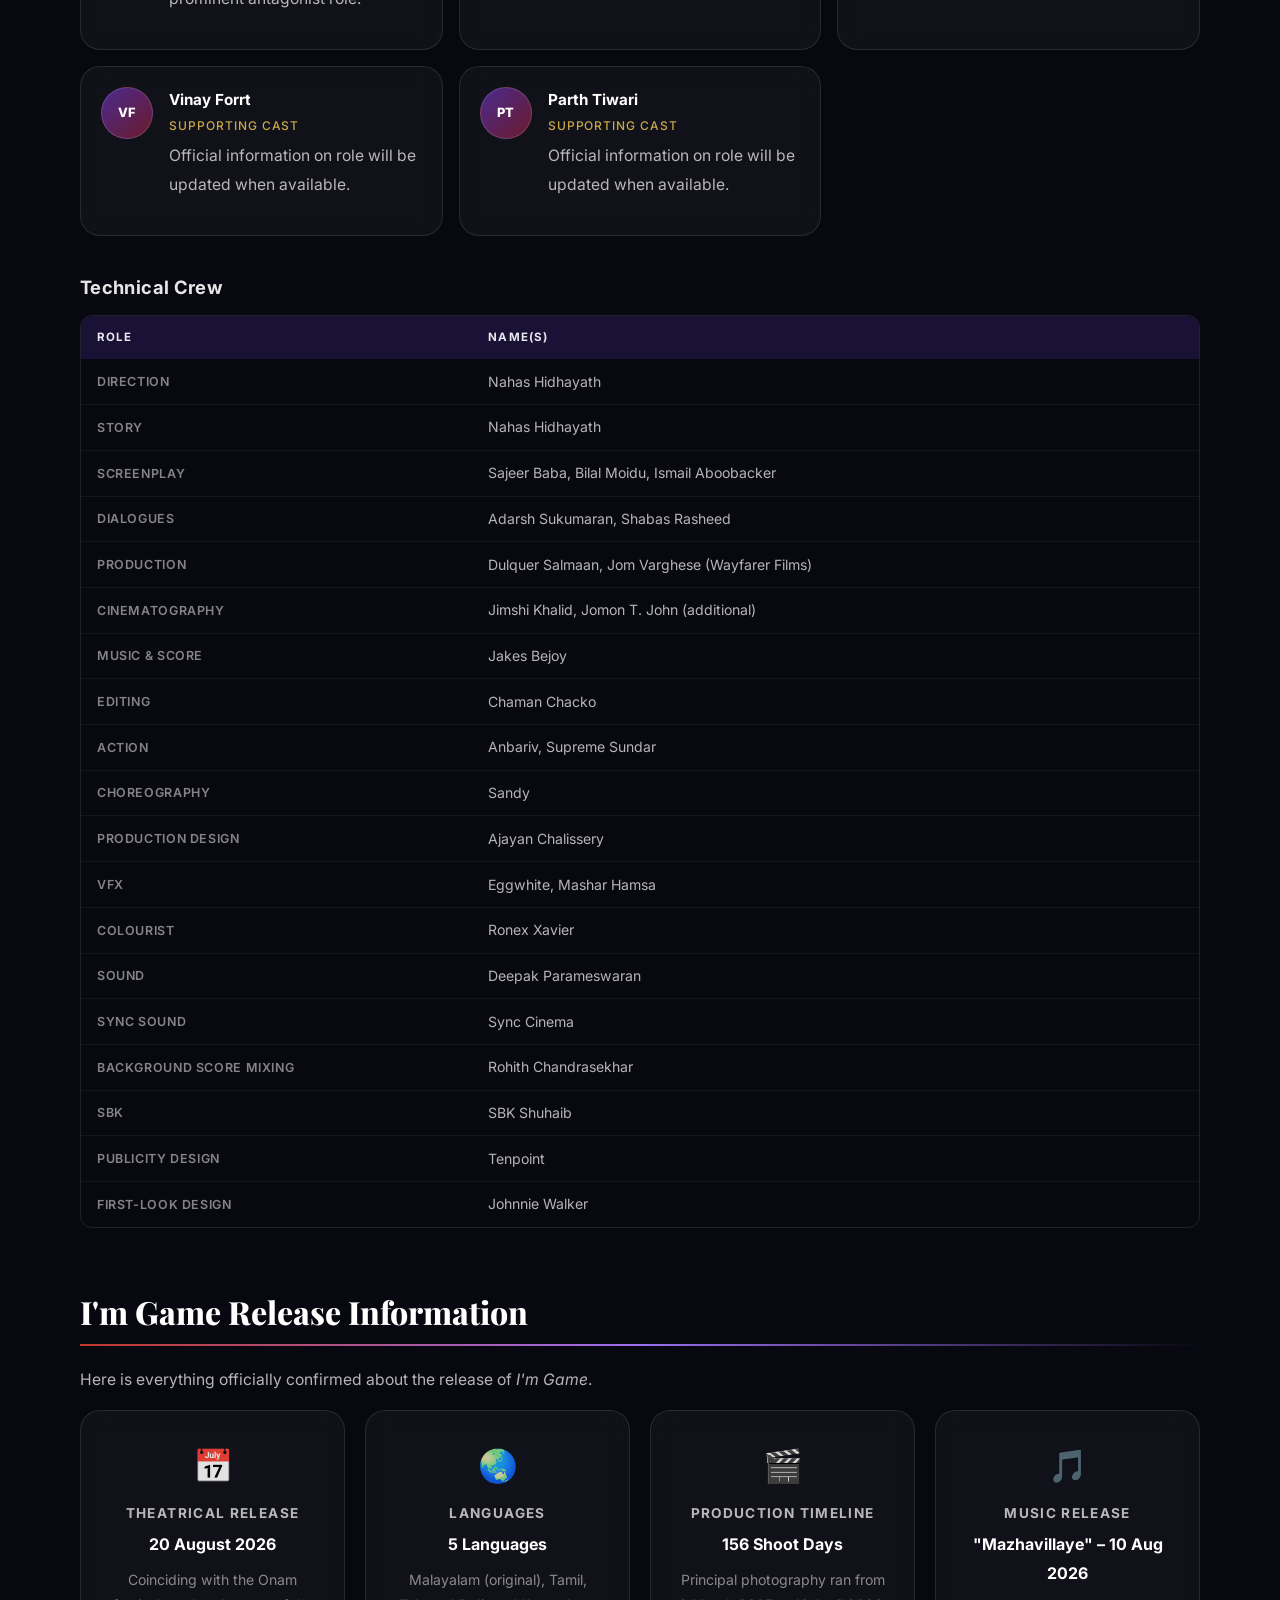
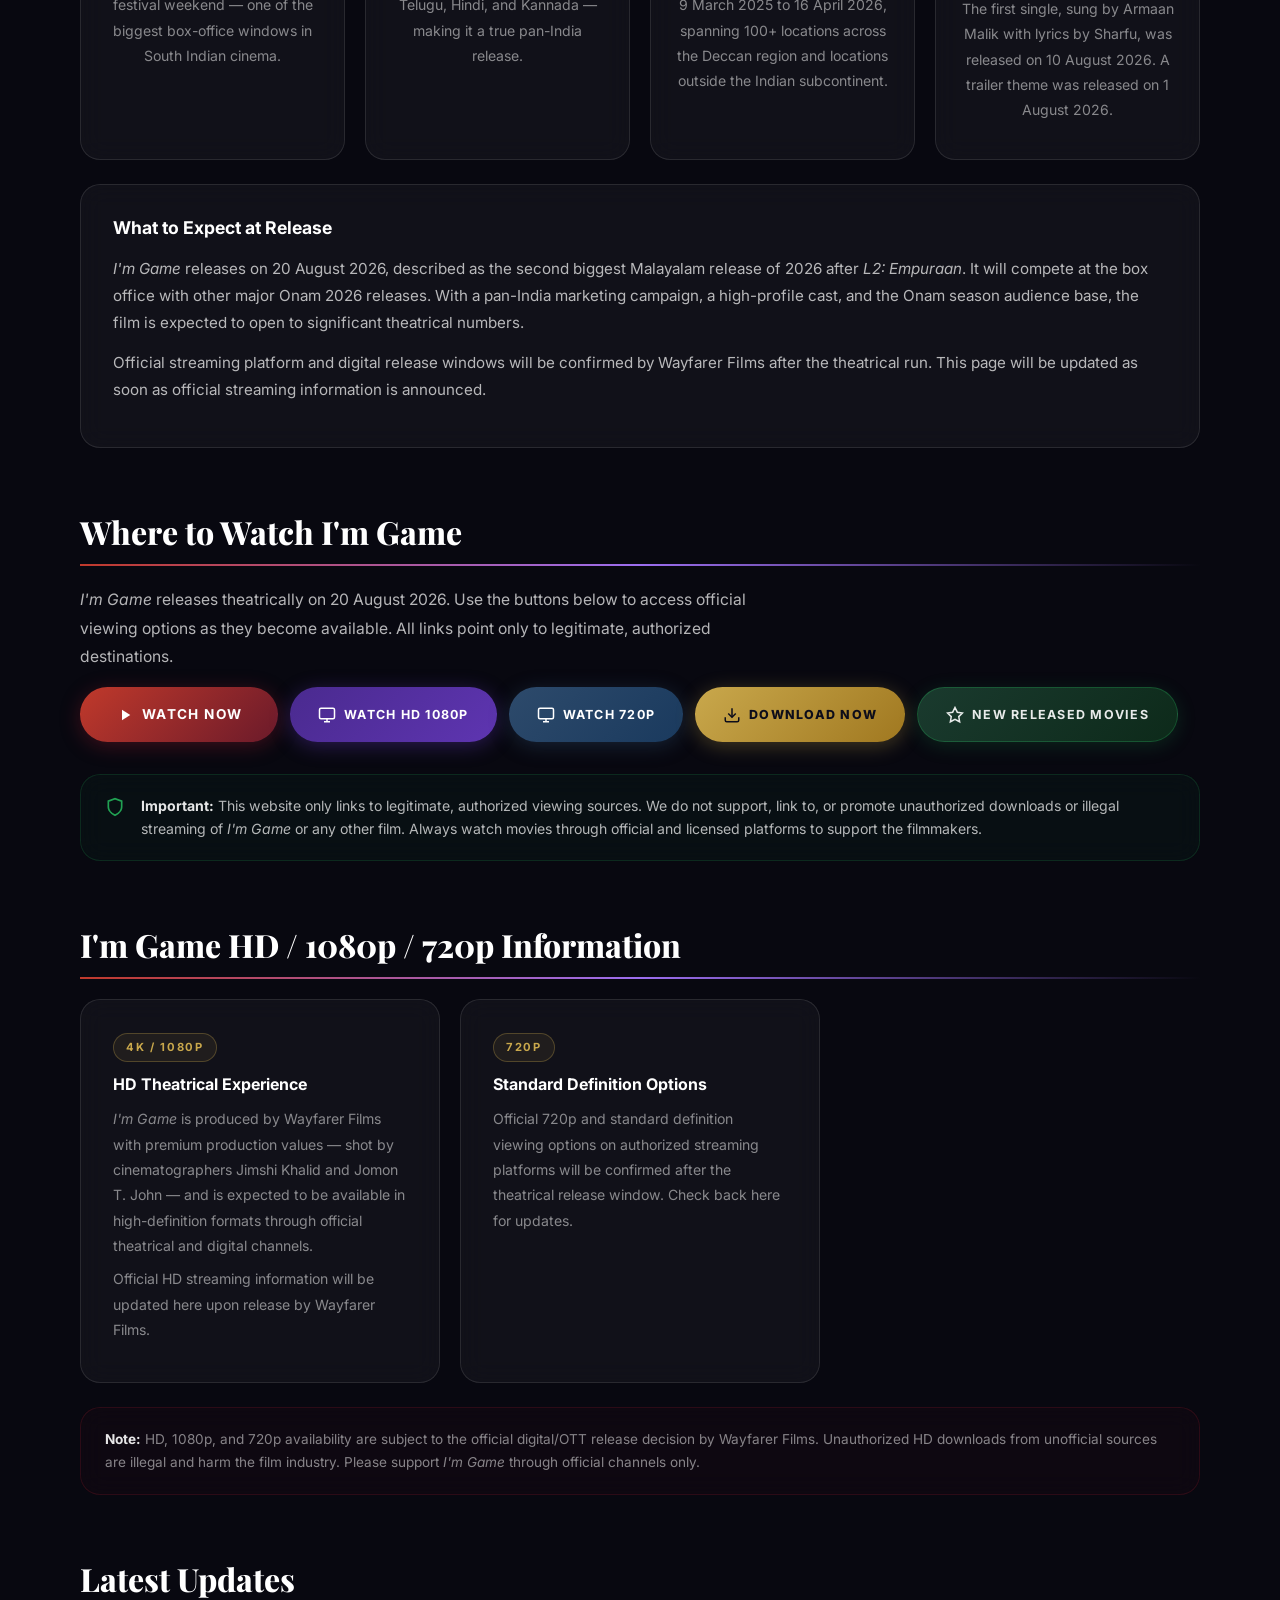
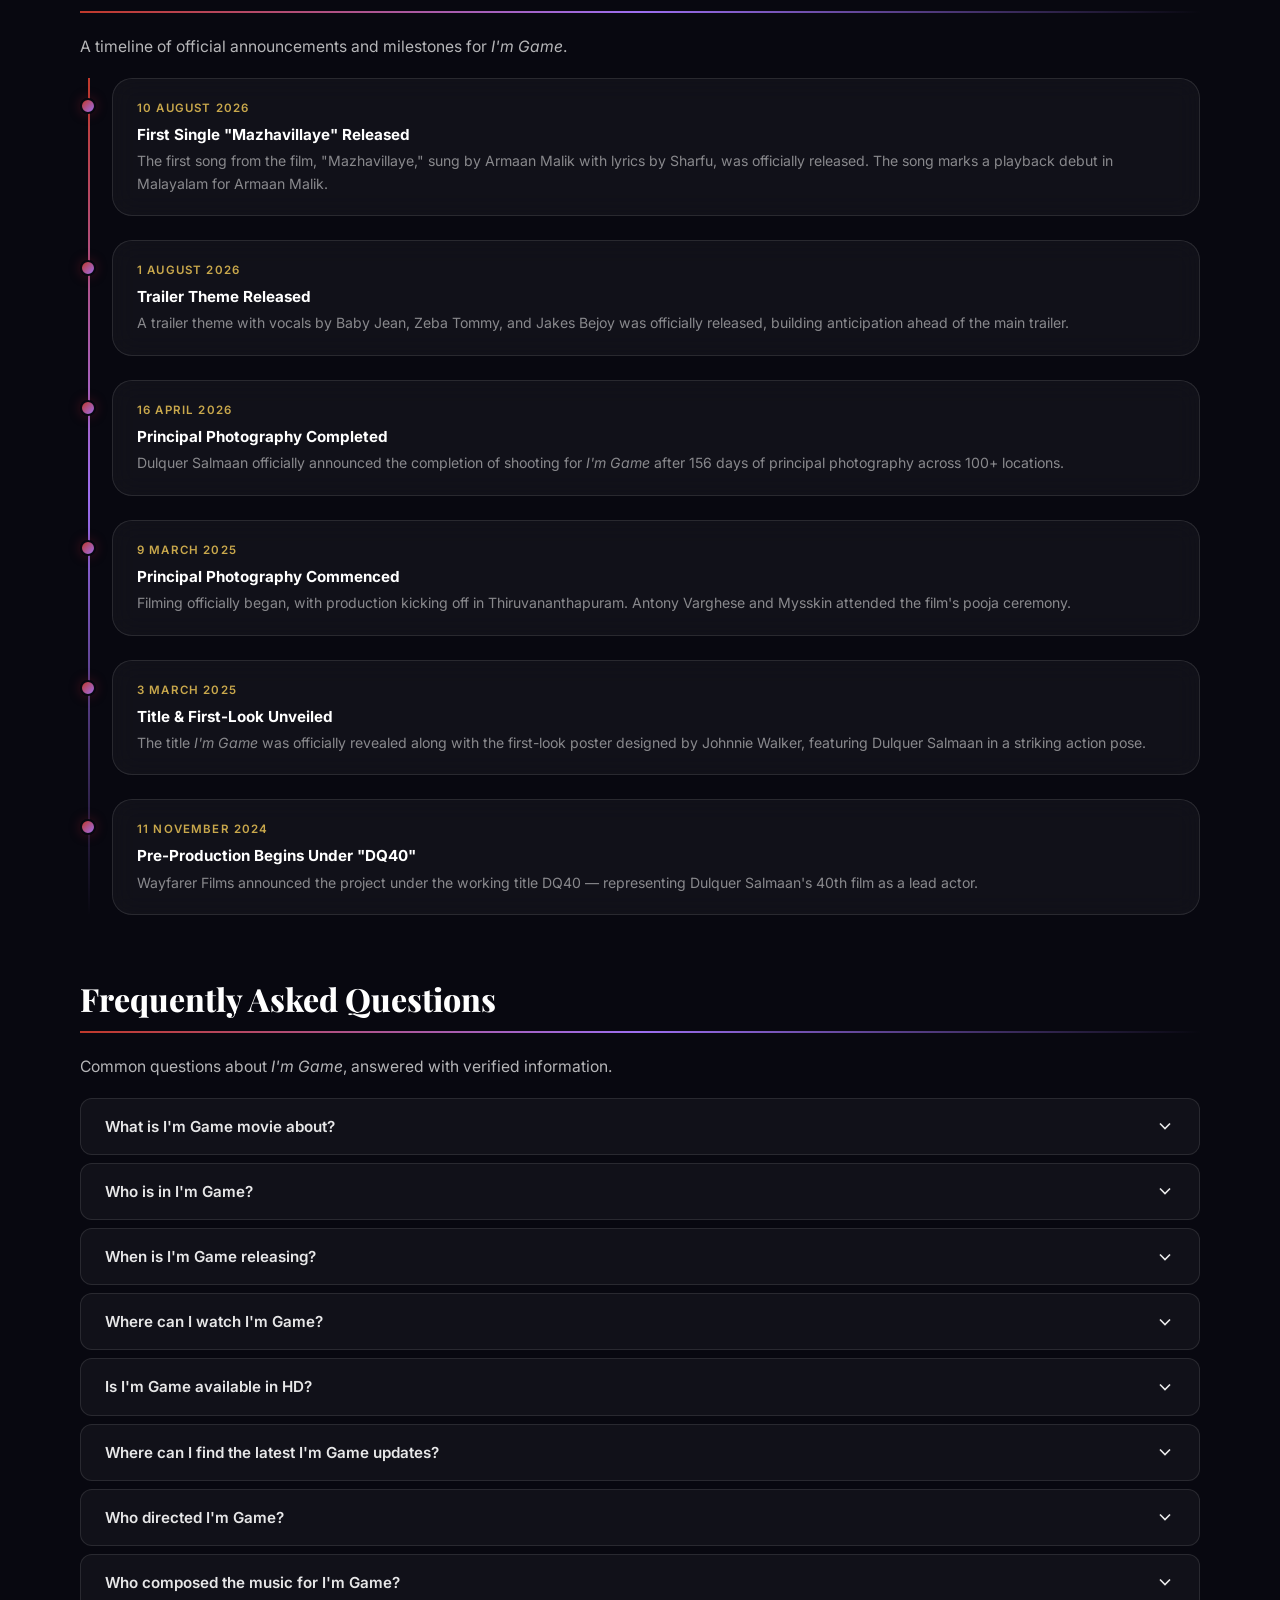
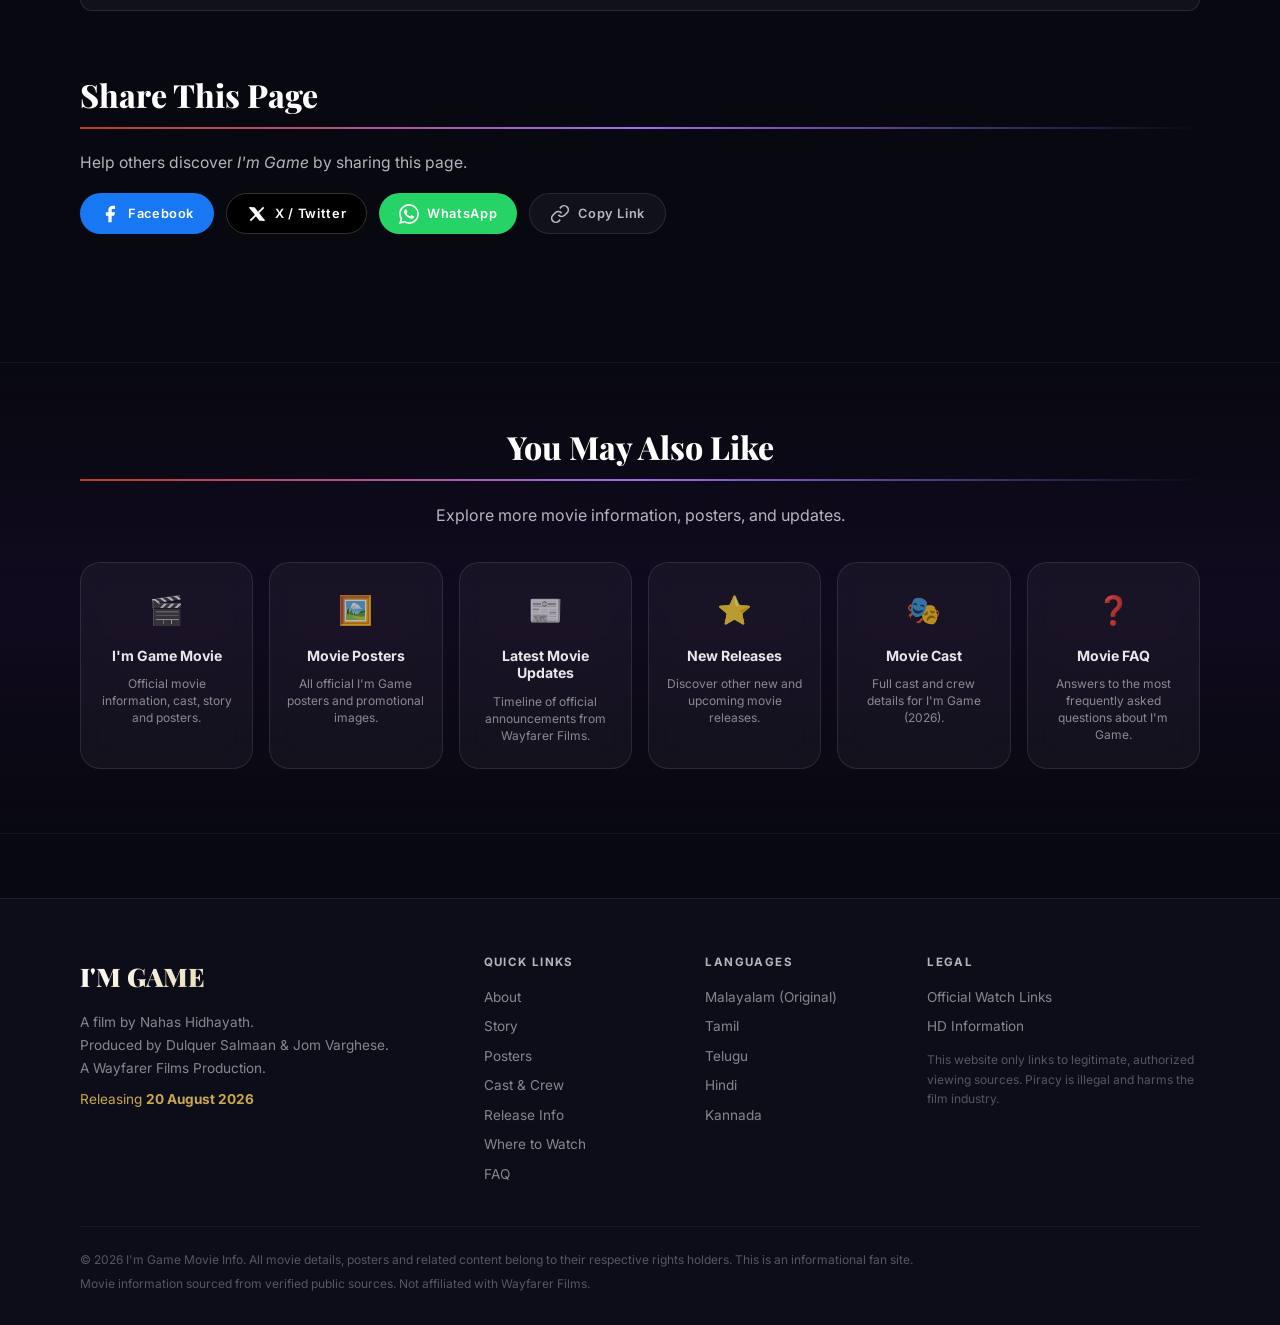
==== commit 40d837d1: "Update index.html" ====
--- a/index.html
+++ b/index.html
@@ -335,42 +335,21 @@
     <!-- ============================================================
          SECTION 1: INTRODUCTION
          ============================================================ -->
-    <section id="watch" class="article-section reveal" aria-labelledby="watch-heading">
-          <h2 id="watch-heading" class="section-heading">Where to Watch I'm Game</h2>
-          <p class="section-intro-text">
-            <em>I'm Game</em> releases theatrically on 20 August 2026. Use the buttons below to access official viewing options as they become available. All links point only to legitimate, authorized destinations.
+        <article class="article-wrapper">
+      <div class="container">
+        <header class="article-header">
+          <h1 class="article-h1">I'm Game – Movie Information, Story, Posters &amp; Latest Updates</h1>
+          <p class="article-intro">
+            <strong>I'm Game</strong> is one of the most anticipated Indian films of 2026. Starring <strong>Dulquer Salmaan</strong> in a role that promises to redefine his on-screen persona, this sports action thriller from <strong>Wayfarer Films</strong> has generated enormous excitement since its first poster dropped in early 2025. Directed by <strong>Nahas Hidhayath</strong> — the filmmaker behind the critically acclaimed <em>RDX</em> (2023) — <em>I'm Game</em> is built on high-octane ambition: 156 shooting days, over 100 locations, five language releases, and a theatrical debut timed for the Onam festival season on <strong>20 August 2026</strong>.
           </p>
-
-          <div class="watch-buttons-group">
-            <a href="#" class="btn btn-primary btn-glow btn-large" data-link="watchNow" id="btn-watch-now" rel="noopener noreferrer">
-              <svg width="18" height="18" viewBox="0 0 24 24" fill="currentColor" aria-hidden="true"><path d="M8 5v14l11-7z"/></svg>
-              WATCH NOW
-            </a>
-            <a href="#" class="btn btn-hd" data-link="watch1080" id="btn-watch-1080" rel="noopener noreferrer">
-              <svg width="18" height="18" viewBox="0 0 24 24" fill="none" stroke="currentColor" stroke-width="2" aria-hidden="true"><rect x="2" y="3" width="20" height="14" rx="2" ry="2"/><line x1="8" y1="21" x2="16" y2="21"/><line x1="12" y1="17" x2="12" y2="21"/></svg>
-              WATCH HD 1080P
-            </a>
-            <a href="#" class="btn btn-hd btn-720" data-link="watch720" id="btn-watch-720" rel="noopener noreferrer">
-              <svg width="18" height="18" viewBox="0 0 24 24" fill="none" stroke="currentColor" stroke-width="2" aria-hidden="true"><rect x="2" y="3" width="20" height="14" rx="2" ry="2"/><line x1="8" y1="21" x2="16" y2="21"/><line x1="12" y1="17" x2="12" y2="21"/></svg>
-              WATCH 720P
-            </a>
-            <a href="#" class="btn btn-download" data-link="download" id="btn-download" rel="noopener noreferrer">
-              <svg width="18" height="18" viewBox="0 0 24 24" fill="none" stroke="currentColor" stroke-width="2" aria-hidden="true"><path d="M21 15v4a2 2 0 0 1-2 2H5a2 2 0 0 1-2-2v-4"/><polyline points="7 10 12 15 17 10"/><line x1="12" y1="15" x2="12" y2="3"/></svg>
-              DOWNLOAD NOW
-            </a>
-            <a href="#" class="btn btn-new-releases" data-link="newReleases" id="btn-new-releases" rel="noopener noreferrer">
-              <svg width="18" height="18" viewBox="0 0 24 24" fill="none" stroke="currentColor" stroke-width="2" aria-hidden="true"><polygon points="12 2 15.09 8.26 22 9.27 17 14.14 18.18 21.02 12 17.77 5.82 21.02 7 14.14 2 9.27 8.91 8.26 12 2"/></svg>
-              NEW RELEASED MOVIES
-            </a>
-          </div>
-
-          <div class="watch-notice glass-card">
-            <svg width="20" height="20" viewBox="0 0 24 24" fill="none" stroke="currentColor" stroke-width="2" aria-hidden="true"><path d="M12 22s8-4 8-10V5l-8-3-8 3v7c0 6 8 10 8 10z"/></svg>
-            <p>
-              <strong>Important:</strong> This website only links to legitimate, authorized viewing sources. We do not support, link to, or promote unauthorized downloads or illegal streaming of <em>I'm Game</em> or any other film. Always watch movies through official and licensed platforms to support the filmmakers.
-            </p>
-          </div>
-        </section>
+          <p class="article-intro">
+            On this page, you will find everything officially confirmed about the film — from its cast and crew to its release details, official posters, and the latest updates. This page is updated regularly as new information becomes available.
+          </p>
+          <div class="article-update-tag">
+            <svg width="14" height="14" viewBox="0 0 24 24" fill="none" stroke="currentColor" stroke-width="2" aria-hidden="true"><circle cx="12" cy="12" r="10"/><polyline points="12 6 12 12 16 14"/></svg>
+            Last updated: August 2026
+          </div>
+        </header>
 
         <!-- ============================================================
              SECTION 2: ABOUT
